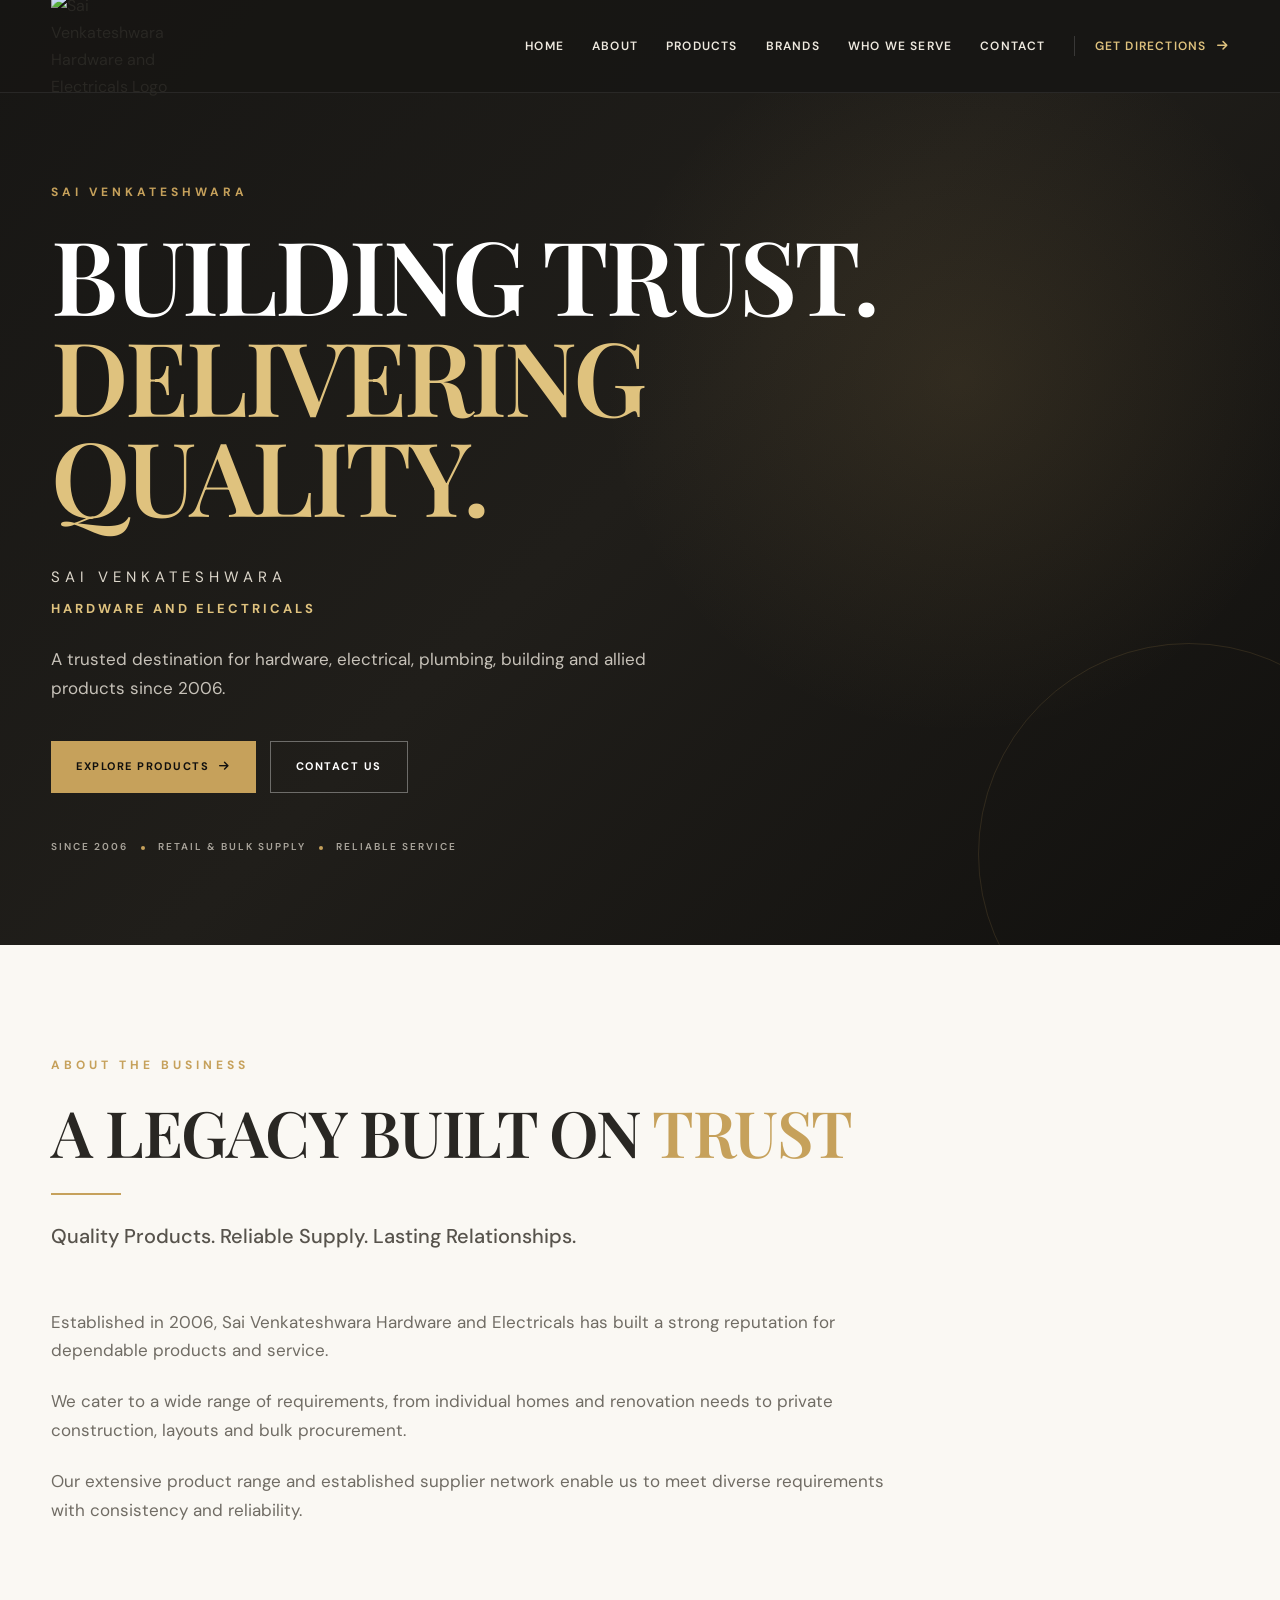
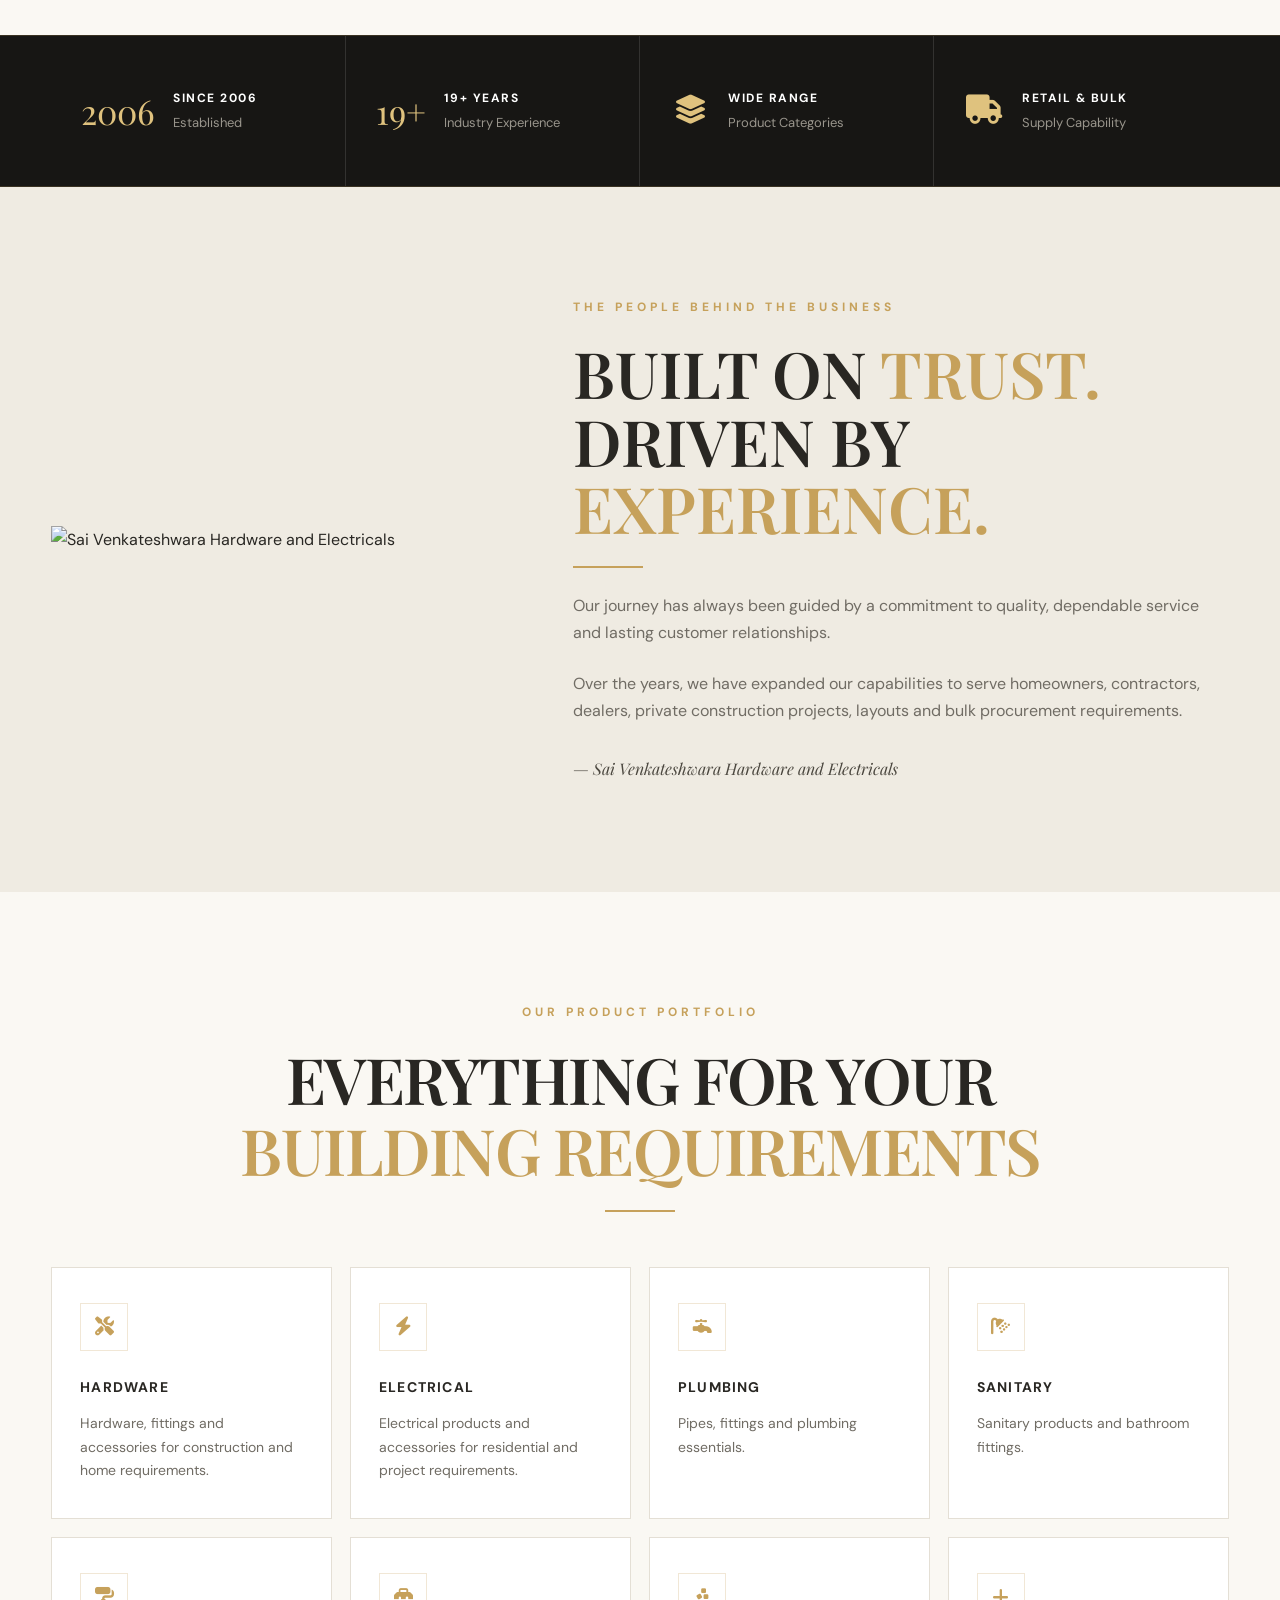
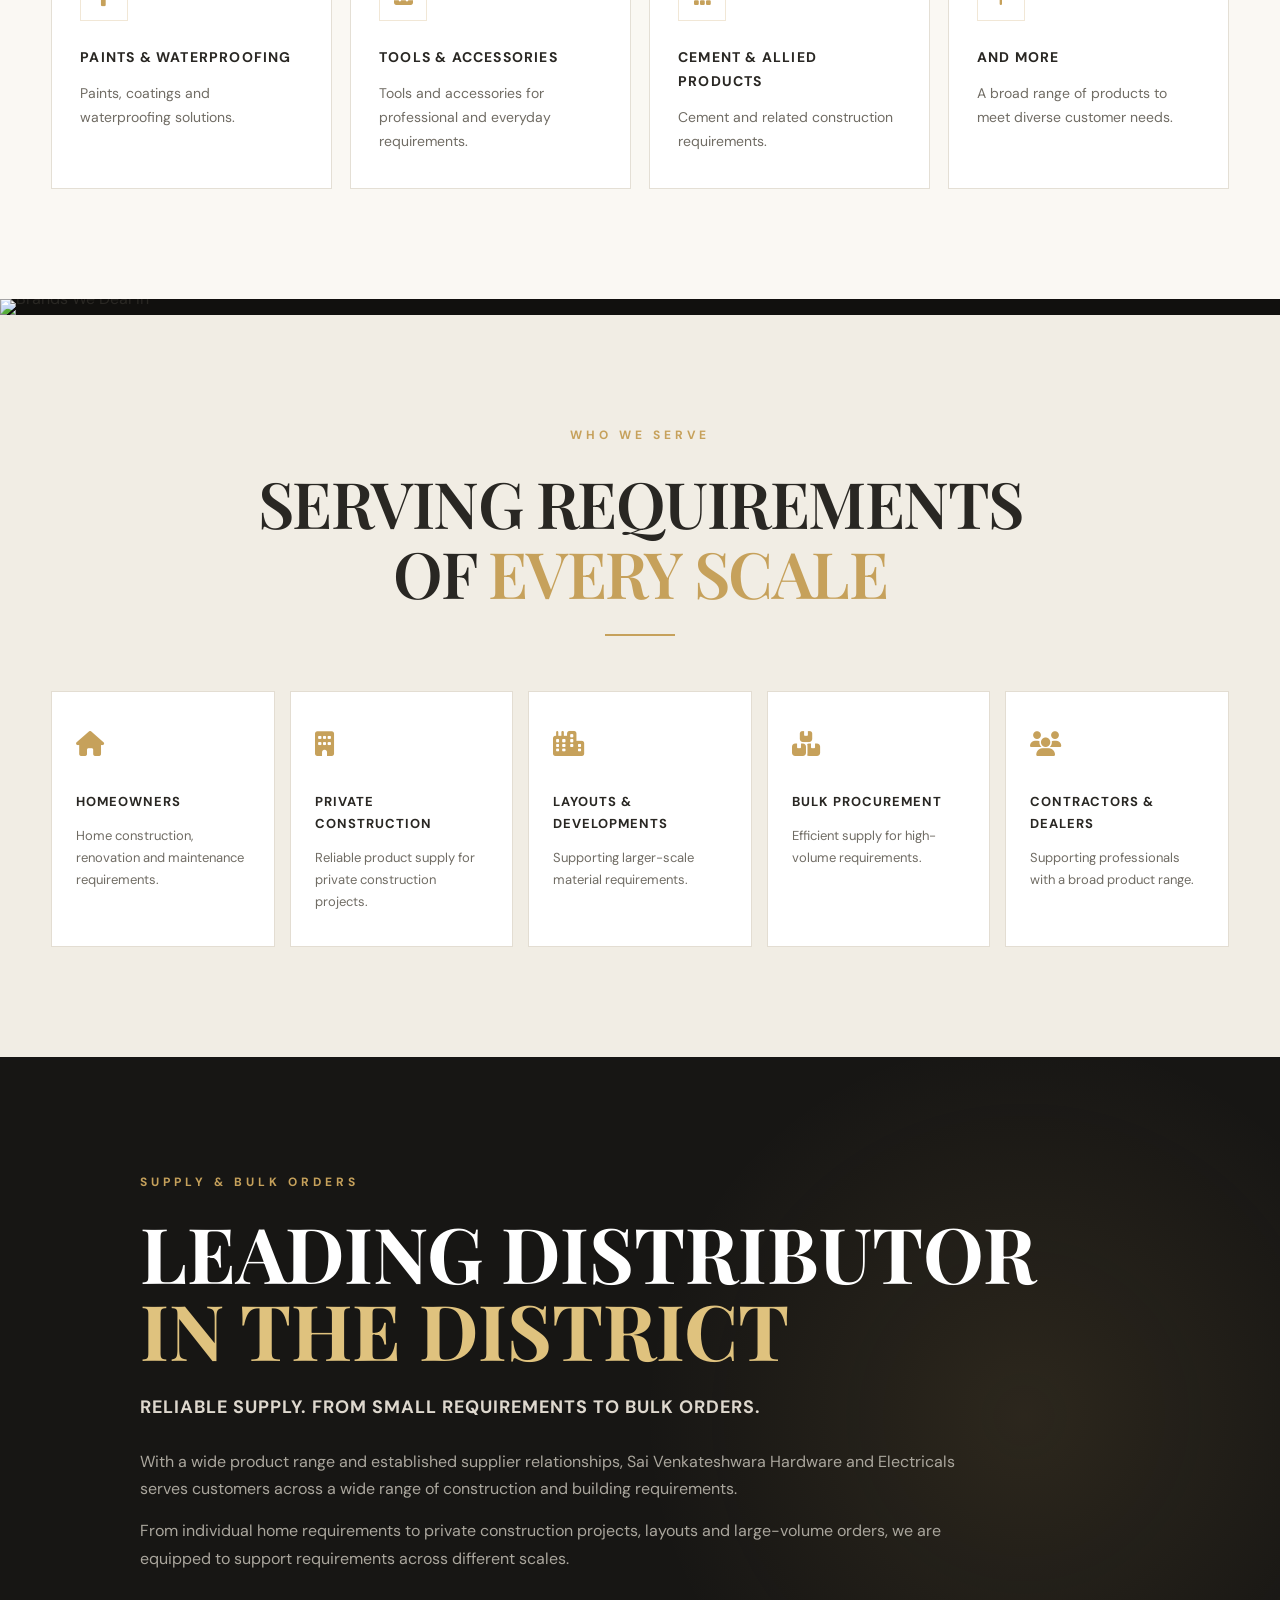
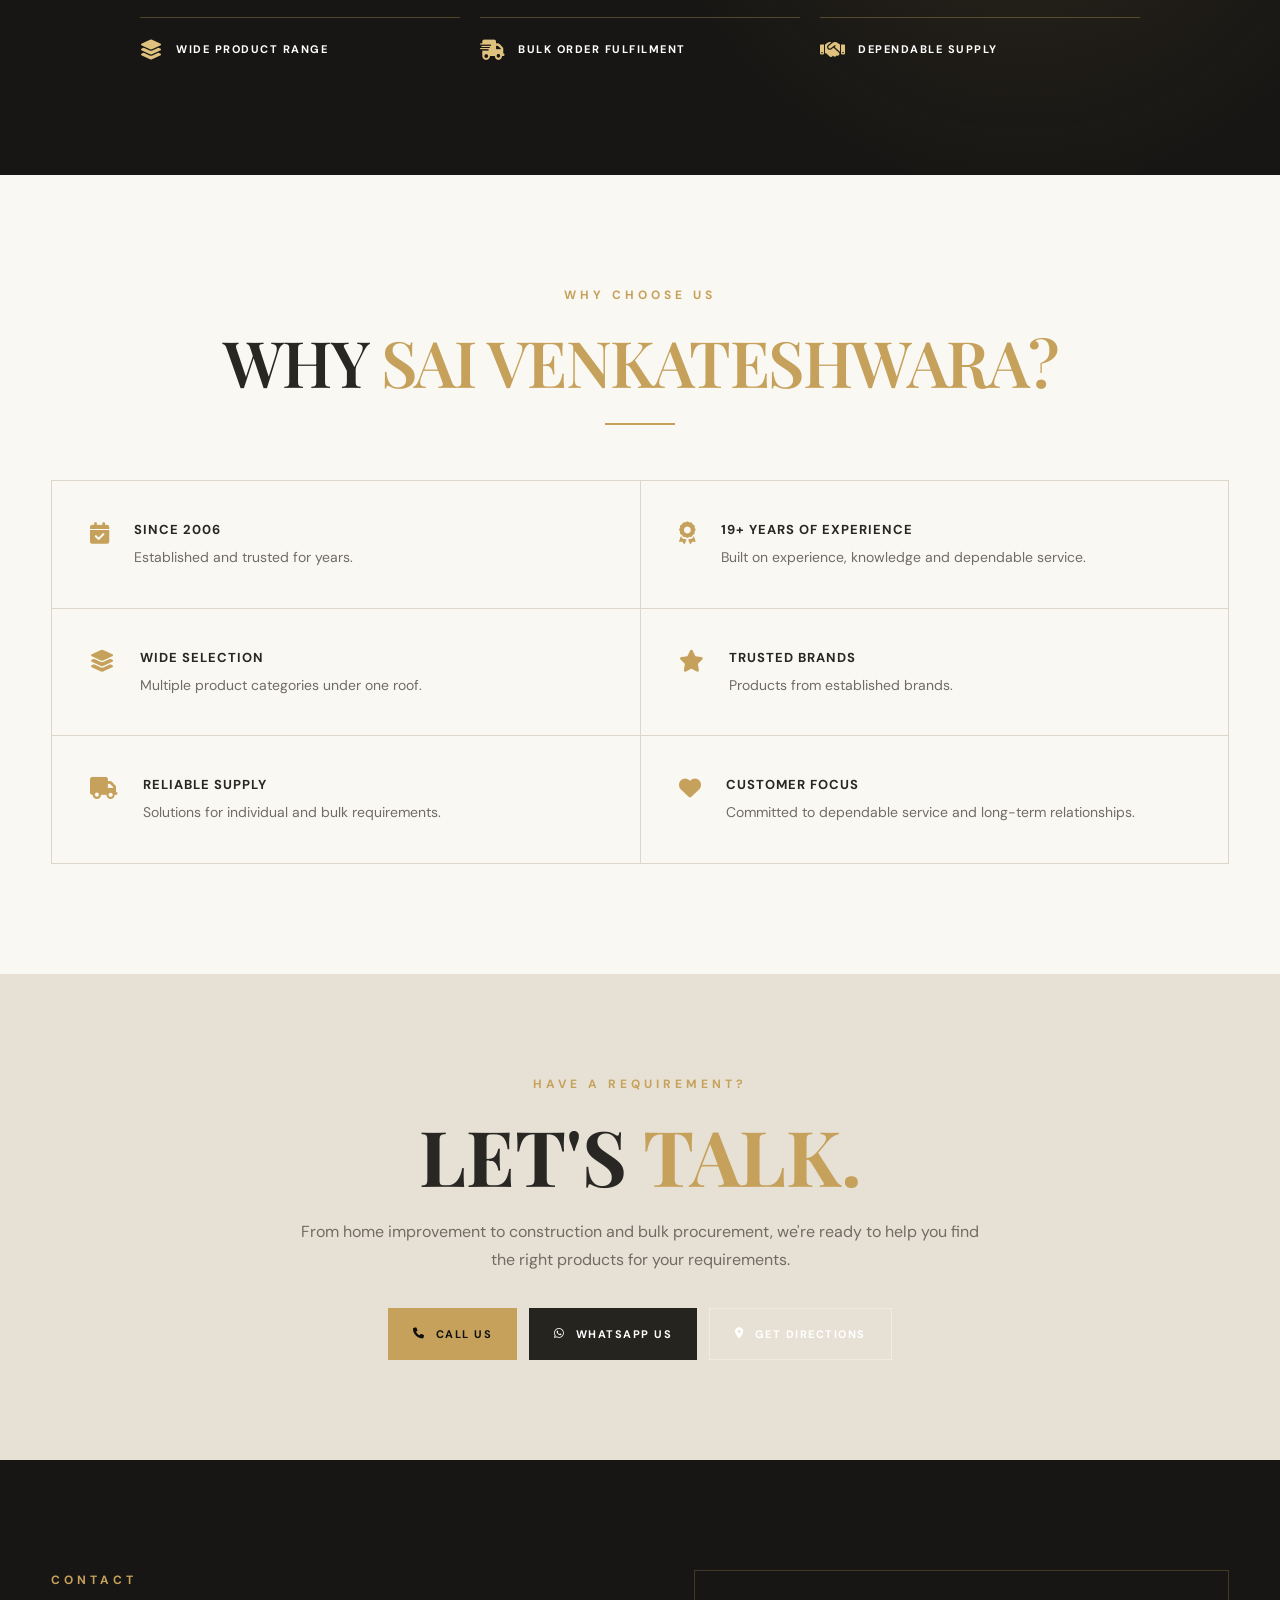
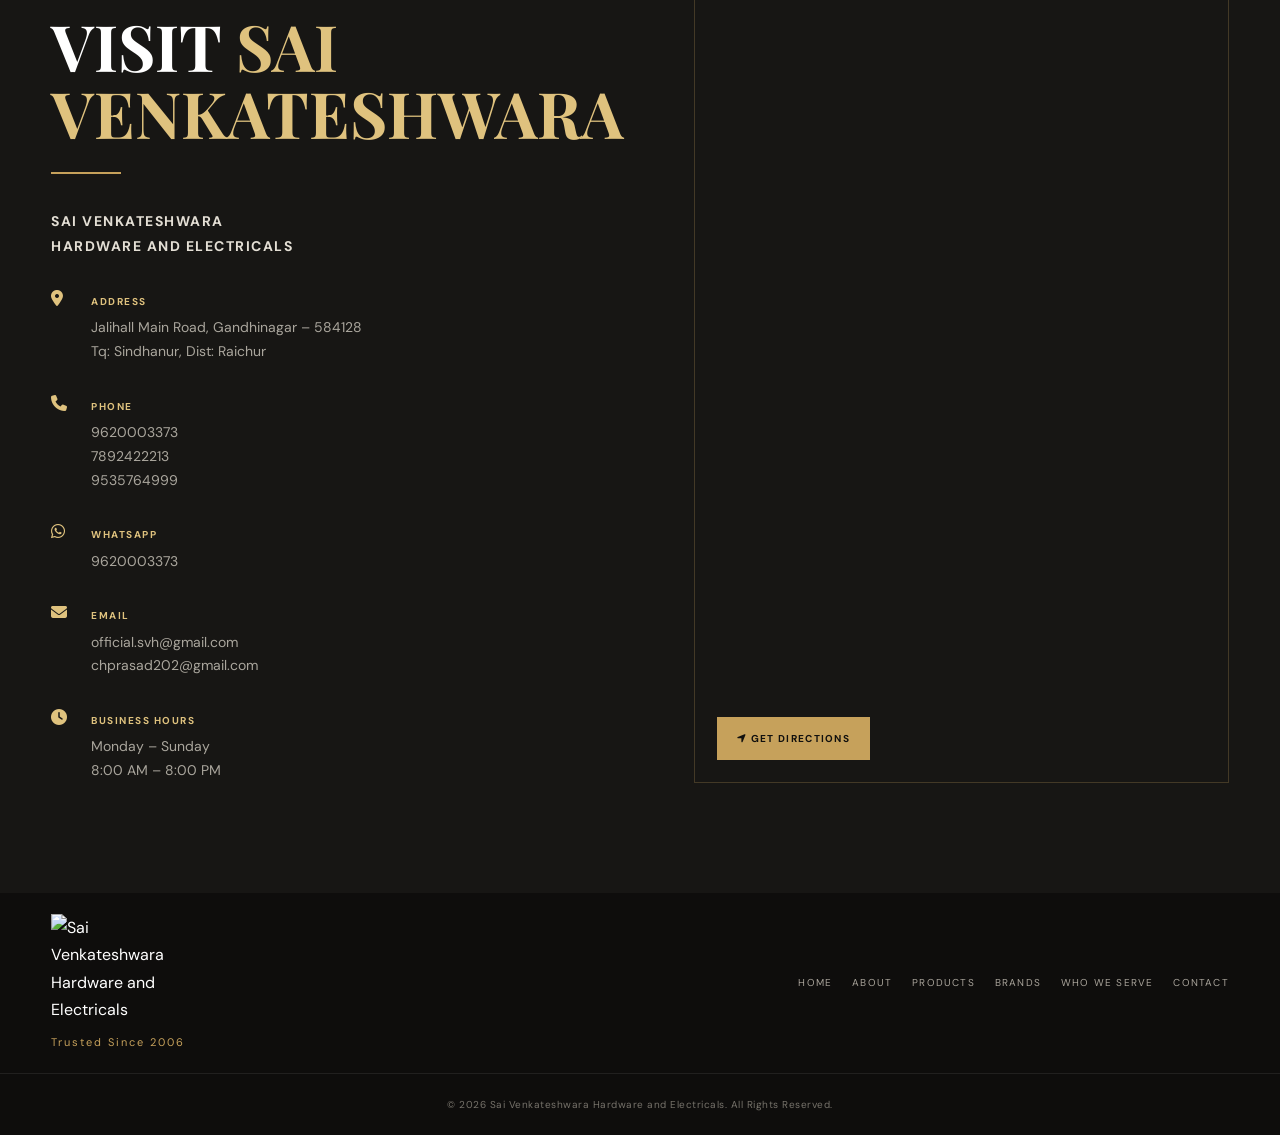
==== index.html @ 490bf573 "Add files via upload" ====
<!DOCTYPE html>
<html lang="en">
<head>
    <meta charset="UTF-8">
    <meta name="viewport" content="width=device-width, initial-scale=1.0">

    <title>Sai Venkateshwara Hardware and Electricals | Sindhanur</title>

    <meta name="description"
        content="Sai Venkateshwara Hardware and Electricals — trusted hardware, electrical, plumbing, sanitary, paints, tools, cement and allied products since 2006.">

    <!-- Google Fonts -->
    <link rel="preconnect" href="https://fonts.googleapis.com">
    <link rel="preconnect" href="https://fonts.gstatic.com" crossorigin>

    <link href="https://fonts.googleapis.com/css2?family=DM+Sans:wght@400;500;600;700&family=Playfair+Display:wght@500;600;700&display=swap"
        rel="stylesheet">

    <!-- Font Awesome -->
    <link rel="stylesheet"
        href="https://cdnjs.cloudflare.com/ajax/libs/font-awesome/6.5.2/css/all.min.css">

    <link rel="stylesheet" href="style.css">
</head>

<body>

    <!-- ================= HEADER ================= -->

    <header class="header" id="header">

        <div class="container nav-container">

            <a href="#home" class="logo-link">
                <img
                    src="Images/logo.png.png"
                    alt="Sai Venkateshwara Hardware and Electricals Logo"
                    class="site-logo">
            </a>

            <nav class="nav-menu" id="navMenu">

                <a href="#home">HOME</a>
                <a href="#about">ABOUT</a>
                <a href="#products">PRODUCTS</a>
                <a href="#brands">BRANDS</a>
                <a href="#serve">WHO WE SERVE</a>
                <a href="#contact">CONTACT</a>

                <a
                    href="https://www.google.com/maps/search/?api=1&query=Sai+Venkateshwara+Hardware+and+Electricals+Sindhanur+Raichur"
                    target="_blank"
                    class="nav-direction">
                    GET DIRECTIONS <i class="fa-solid fa-arrow-right"></i>
                </a>

            </nav>

            <button class="menu-toggle" id="menuToggle" aria-label="Open Menu">
                <i class="fa-solid fa-bars"></i>
            </button>

        </div>

    </header>


    <!-- ================= HERO ================= -->

    <main>

        <section class="hero" id="home">

            <div class="container hero-content">

                <div class="hero-text">

                    <p class="eyebrow">
                        SAI VENKATESHWARA
                    </p>

                    <h1>
                        BUILDING TRUST.
                        <br>
                        <span>DELIVERING QUALITY.</span>
                    </h1>

                    <div class="hero-business-name">
                        SAI VENKATESHWARA
                        <strong>HARDWARE AND ELECTRICALS</strong>
                    </div>

                    <p class="hero-description">
                        A trusted destination for hardware, electrical,
                        plumbing, building and allied products since 2006.
                    </p>

                    <div class="hero-buttons">

                        <a href="#products" class="btn btn-gold">
                            EXPLORE PRODUCTS
                            <i class="fa-solid fa-arrow-right"></i>
                        </a>

                        <a href="#contact" class="btn btn-outline">
                            CONTACT US
                        </a>

                    </div>

                    <div class="hero-meta">
                        <span>SINCE 2006</span>
                        <span>RETAIL &amp; BULK SUPPLY</span>
                        <span>RELIABLE SERVICE</span>
                    </div>

                </div>

            </div>

        </section>


        <!-- ================= ABOUT ================= -->

        <section class="about section" id="about">

            <div class="container">

                <div class="section-heading">

                    <p class="eyebrow">ABOUT THE BUSINESS</p>

                    <h2>
                        A LEGACY BUILT ON <span>TRUST</span>
                    </h2>

                    <div class="gold-line"></div>

                    <h3>
                        Quality Products. Reliable Supply.
                        Lasting Relationships.
                    </h3>

                </div>

                <div class="about-text">

                    <p>
                        Established in 2006, Sai Venkateshwara Hardware and
                        Electricals has built a strong reputation for dependable
                        products and service.
                    </p>

                    <p>
                        We cater to a wide range of requirements, from
                        individual homes and renovation needs to private
                        construction, layouts and bulk procurement.
                    </p>

                    <p>
                        Our extensive product range and established supplier
                        network enable us to meet diverse requirements with
                        consistency and reliability.
                    </p>

                </div>

            </div>

        </section>


        <!-- ================= OUR STRENGTH ================= -->

        <section class="strength">

            <div class="container strength-grid">

                <div class="strength-item">

                    <div class="strength-number">2006</div>

                    <div>
                        <h4>SINCE 2006</h4>
                        <p>Established</p>
                    </div>

                </div>

                <div class="strength-item">

                    <div class="strength-number">19+</div>

                    <div>
                        <h4>19+ YEARS</h4>
                        <p>Industry Experience</p>
                    </div>

                </div>

                <div class="strength-item">

                    <div class="strength-icon">
                        <i class="fa-solid fa-layer-group"></i>
                    </div>

                    <div>
                        <h4>WIDE RANGE</h4>
                        <p>Product Categories</p>
                    </div>

                </div>

                <div class="strength-item">

                    <div class="strength-icon">
                        <i class="fa-solid fa-truck"></i>
                    </div>

                    <div>
                        <h4>RETAIL &amp; BULK</h4>
                        <p>Supply Capability</p>
                    </div>

                </div>

            </div>

        </section>


        <!-- ================= PEOPLE ================= -->

        <section class="people section">

            <div class="container people-grid">

                <div class="people-image">

                    <img
                        src="Images/owner.png"
                        alt="Sai Venkateshwara Hardware and Electricals">

                </div>

                <div class="people-content">

                    <p class="eyebrow">THE PEOPLE BEHIND THE BUSINESS</p>

                    <h2>
                        BUILT ON <span>TRUST.</span>
                        <br>
                        DRIVEN BY <span>EXPERIENCE.</span>
                    </h2>

                    <div class="gold-line"></div>

                    <p>
                        Our journey has always been guided by a commitment
                        to quality, dependable service and lasting customer
                        relationships.
                    </p>

                    <p>
                        Over the years, we have expanded our capabilities
                        to serve homeowners, contractors, dealers, private
                        construction projects, layouts and bulk procurement
                        requirements.
                    </p>

                    <p class="signature">
                        — Sai Venkateshwara Hardware and Electricals
                    </p>

                </div>

            </div>

        </section>


        <!-- ================= PRODUCTS ================= -->

        <section class="products section" id="products">

            <div class="container">

                <div class="section-heading center">

                    <p class="eyebrow">OUR PRODUCT PORTFOLIO</p>

                    <h2>
                        EVERYTHING FOR YOUR
                        <span>BUILDING REQUIREMENTS</span>
                    </h2>

                    <div class="gold-line"></div>

                </div>

                <div class="product-grid">

                    <div class="product-card">

                        <div class="product-icon">
                            <i class="fa-solid fa-screwdriver-wrench"></i>
                        </div>

                        <h3>HARDWARE</h3>

                        <p>
                            Hardware, fittings and accessories for
                            construction and home requirements.
                        </p>

                    </div>


                    <div class="product-card">

                        <div class="product-icon">
                            <i class="fa-solid fa-bolt"></i>
                        </div>

                        <h3>ELECTRICAL</h3>

                        <p>
                            Electrical products and accessories for
                            residential and project requirements.
                        </p>

                    </div>


                    <div class="product-card">

                        <div class="product-icon">
                            <i class="fa-solid fa-faucet"></i>
                        </div>

                        <h3>PLUMBING</h3>

                        <p>
                            Pipes, fittings and plumbing essentials.
                        </p>

                    </div>


                    <div class="product-card">

                        <div class="product-icon">
                            <i class="fa-solid fa-shower"></i>
                        </div>

                        <h3>SANITARY</h3>

                        <p>
                            Sanitary products and bathroom fittings.
                        </p>

                    </div>


                    <div class="product-card">

                        <div class="product-icon">
                            <i class="fa-solid fa-paint-roller"></i>
                        </div>

                        <h3>PAINTS &amp; WATERPROOFING</h3>

                        <p>
                            Paints, coatings and waterproofing solutions.
                        </p>

                    </div>


                    <div class="product-card">

                        <div class="product-icon">
                            <i class="fa-solid fa-toolbox"></i>
                        </div>

                        <h3>TOOLS &amp; ACCESSORIES</h3>

                        <p>
                            Tools and accessories for professional and
                            everyday requirements.
                        </p>

                    </div>


                    <div class="product-card">

                        <div class="product-icon">
                            <i class="fa-solid fa-cubes-stacked"></i>
                        </div>

                        <h3>CEMENT &amp; ALLIED PRODUCTS</h3>

                        <p>
                            Cement and related construction requirements.
                        </p>

                    </div>


                    <div class="product-card">

                        <div class="product-icon">
                            <i class="fa-solid fa-plus"></i>
                        </div>

                        <h3>AND MORE</h3>

                        <p>
                            A broad range of products to meet diverse
                            customer needs.
                        </p>

                    </div>

                </div>

            </div>

        </section>


        <!-- ================= BRANDS ================= -->

        <section class="brands-section" id="brands">

            <div class="brands-image">

                <img
                    src="Images/brands.png"
                    alt="Brands We Deal In">

            </div>

        </section>


        <!-- ================= WHO WE SERVE ================= -->

        <section class="serve section" id="serve">

            <div class="container">

                <div class="section-heading center">

                    <p class="eyebrow">WHO WE SERVE</p>

                    <h2>
                        SERVING REQUIREMENTS OF
                        <span>EVERY SCALE</span>
                    </h2>

                    <div class="gold-line"></div>

                </div>

                <div class="serve-grid">

                    <div class="serve-card">

                        <div class="serve-icon">
                            <i class="fa-solid fa-house"></i>
                        </div>

                        <h3>HOMEOWNERS</h3>

                        <p>
                            Home construction, renovation and maintenance
                            requirements.
                        </p>

                    </div>


                    <div class="serve-card">

                        <div class="serve-icon">
                            <i class="fa-solid fa-building"></i>
                        </div>

                        <h3>PRIVATE CONSTRUCTION</h3>

                        <p>
                            Reliable product supply for private
                            construction projects.
                        </p>

                    </div>


                    <div class="serve-card">

                        <div class="serve-icon">
                            <i class="fa-solid fa-city"></i>
                        </div>

                        <h3>LAYOUTS &amp; DEVELOPMENTS</h3>

                        <p>
                            Supporting larger-scale material requirements.
                        </p>

                    </div>


                    <div class="serve-card">

                        <div class="serve-icon">
                            <i class="fa-solid fa-boxes-stacked"></i>
                        </div>

                        <h3>BULK PROCUREMENT</h3>

                        <p>
                            Efficient supply for high-volume requirements.
                        </p>

                    </div>


                    <div class="serve-card">

                        <div class="serve-icon">
                            <i class="fa-solid fa-users"></i>
                        </div>

                        <h3>CONTRACTORS &amp; DEALERS</h3>

                        <p>
                            Supporting professionals with a broad
                            product range.
                        </p>

                    </div>

                </div>

            </div>

        </section>


        <!-- ================= BULK SUPPLY ================= -->

        <section class="bulk">

            <div class="container bulk-content">

                <p class="eyebrow">
                    SUPPLY &amp; BULK ORDERS
                </p>

                <h2>
                    LEADING DISTRIBUTOR
                    <span>IN THE DISTRICT</span>
                </h2>

                <h3>
                    RELIABLE SUPPLY. FROM SMALL REQUIREMENTS
                    TO BULK ORDERS.
                </h3>

                <p>
                    With a wide product range and established supplier
                    relationships, Sai Venkateshwara Hardware and Electricals
                    serves customers across a wide range of construction and
                    building requirements.
                </p>

                <p>
                    From individual home requirements to private construction
                    projects, layouts and large-volume orders, we are equipped
                    to support requirements across different scales.
                </p>

                <div class="bulk-highlights">

                    <div>
                        <i class="fa-solid fa-layer-group"></i>
                        <span>WIDE PRODUCT RANGE</span>
                    </div>

                    <div>
                        <i class="fa-solid fa-truck-fast"></i>
                        <span>BULK ORDER FULFILMENT</span>
                    </div>

                    <div>
                        <i class="fa-solid fa-handshake"></i>
                        <span>DEPENDABLE SUPPLY</span>
                    </div>

                </div>

            </div>

        </section>


        <!-- ================= WHY CHOOSE US ================= -->

        <section class="why section">

            <div class="container">

                <div class="section-heading center">

                    <p class="eyebrow">WHY CHOOSE US</p>

                    <h2>
                        WHY <span>SAI VENKATESHWARA?</span>
                    </h2>

                    <div class="gold-line"></div>

                </div>

                <div class="why-grid">

                    <div class="why-item">

                        <i class="fa-solid fa-calendar-check"></i>

                        <div>
                            <h3>SINCE 2006</h3>
                            <p>
                                Established and trusted for years.
                            </p>
                        </div>

                    </div>


                    <div class="why-item">

                        <i class="fa-solid fa-award"></i>

                        <div>
                            <h3>19+ YEARS OF EXPERIENCE</h3>
                            <p>
                                Built on experience, knowledge and
                                dependable service.
                            </p>
                        </div>

                    </div>


                    <div class="why-item">

                        <i class="fa-solid fa-layer-group"></i>

                        <div>
                            <h3>WIDE SELECTION</h3>
                            <p>
                                Multiple product categories under one roof.
                            </p>
                        </div>

                    </div>


                    <div class="why-item">

                        <i class="fa-solid fa-star"></i>

                        <div>
                            <h3>TRUSTED BRANDS</h3>
                            <p>
                                Products from established brands.
                            </p>
                        </div>

                    </div>


                    <div class="why-item">

                        <i class="fa-solid fa-truck"></i>

                        <div>
                            <h3>RELIABLE SUPPLY</h3>
                            <p>
                                Solutions for individual and bulk
                                requirements.
                            </p>
                        </div>

                    </div>


                    <div class="why-item">

                        <i class="fa-solid fa-heart"></i>

                        <div>
                            <h3>CUSTOMER FOCUS</h3>
                            <p>
                                Committed to dependable service and
                                long-term relationships.
                            </p>
                        </div>

                    </div>

                </div>

            </div>

        </section>


        <!-- ================= FINAL CTA ================= -->

        <section class="cta">

            <div class="container cta-content">

                <p class="eyebrow">HAVE A REQUIREMENT?</p>

                <h2>
                    LET'S <span>TALK.</span>
                </h2>

                <p>
                    From home improvement to construction and bulk
                    procurement, we're ready to help you find the right
                    products for your requirements.
                </p>

                <div class="cta-buttons">

                    <a
                        href="tel:+919620003373"
                        class="btn btn-gold">
                        <i class="fa-solid fa-phone"></i>
                        CALL US
                    </a>

                    <a
                        href="https://wa.me/919620003373"
                        target="_blank"
                        class="btn btn-whatsapp">
                        <i class="fa-brands fa-whatsapp"></i>
                        WHATSAPP US
                    </a>

                    <a
                        href="https://www.google.com/maps/search/?api=1&query=Sai+Venkateshwara+Hardware+and+Electricals+Sindhanur+Raichur"
                        target="_blank"
                        class="btn btn-outline">
                        <i class="fa-solid fa-location-dot"></i>
                        GET DIRECTIONS
                    </a>

                </div>

            </div>

        </section>


        <!-- ================= CONTACT ================= -->

        <section class="contact section" id="contact">

            <div class="container contact-grid">

                <div class="contact-info">

                    <p class="eyebrow">CONTACT</p>

                    <h2>
                        VISIT
                        <span>SAI VENKATESHWARA</span>
                    </h2>

                    <div class="gold-line"></div>

                    <h3>
                        SAI VENKATESHWARA
                        <br>
                        HARDWARE AND ELECTRICALS
                    </h3>

                    <div class="contact-item">

                        <i class="fa-solid fa-location-dot"></i>

                        <div>
                            <strong>ADDRESS</strong>

                            <p>
                                Jalihall Main Road, Gandhinagar – 584128
                                <br>
                                Tq: Sindhanur, Dist: Raichur
                            </p>
                        </div>

                    </div>


                    <div class="contact-item">

                        <i class="fa-solid fa-phone"></i>

                        <div>
                            <strong>PHONE</strong>

                            <p>
                                <a href="tel:+919620003373">
                                    9620003373
                                </a>
                                <br>

                                <a href="tel:+917892422213">
                                    7892422213
                                </a>
                                <br>

                                <a href="tel:+919535764999">
                                    9535764999
                                </a>
                            </p>

                        </div>

                    </div>


                    <div class="contact-item">

                        <i class="fa-brands fa-whatsapp"></i>

                        <div>
                            <strong>WHATSAPP</strong>

                            <p>
                                <a href="https://wa.me/919620003373"
                                    target="_blank">
                                    9620003373
                                </a>
                            </p>
                        </div>

                    </div>


                    <div class="contact-item">

                        <i class="fa-solid fa-envelope"></i>

                        <div>
                            <strong>EMAIL</strong>

                            <p>
                                <a href="mailto:official.svh@gmail.com">
                                    official.svh@gmail.com
                                </a>
                                <br>

                                <a href="mailto:chprasad202@gmail.com">
                                    chprasad202@gmail.com
                                </a>
                            </p>
                        </div>

                    </div>


                    <div class="contact-item">

                        <i class="fa-solid fa-clock"></i>

                        <div>
                            <strong>BUSINESS HOURS</strong>

                            <p>
                                Monday – Sunday
                                <br>
                                8:00 AM – 8:00 PM
                            </p>
                        </div>

                    </div>

                </div>


                <div class="map-box">

                    <iframe
                        src="https://www.google.com/maps?q=Sai+Venkateshwara+Hardware+and+Electricals+Sindhanur+Raichur&output=embed"
                        loading="lazy"
                        allowfullscreen>
                    </iframe>

                    <a
                        href="https://www.google.com/maps/search/?api=1&query=Sai+Venkateshwara+Hardware+and+Electricals+Sindhanur+Raichur"
                        target="_blank"
                        class="map-button">

                        <i class="fa-solid fa-location-arrow"></i>
                        GET DIRECTIONS

                    </a>

                </div>

            </div>

        </section>

    </main>


    <!-- ================= FOOTER ================= -->

    <footer class="footer">

        <div class="container footer-content">

            <div class="footer-brand">

                <img
                    src="Images/logo.png.png"
                    alt="Sai Venkateshwara Hardware and Electricals">

                <p>
                    Trusted Since 2006
                </p>

            </div>


            <div class="footer-links">

                <a href="#home">HOME</a>
                <a href="#about">ABOUT</a>
                <a href="#products">PRODUCTS</a>
                <a href="#brands">BRANDS</a>
                <a href="#serve">WHO WE SERVE</a>
                <a href="#contact">CONTACT</a>

            </div>

        </div>


        <div class="footer-bottom">

            <p>
                © 2026 Sai Venkateshwara Hardware and Electricals.
                All Rights Reserved.
            </p>

        </div>

    </footer>


    <script src="script.js"></script>

</body>
</html>
---- style.css ----
/* =====================================================
   SAI VENKATESHWARA HARDWARE AND ELECTRICALS
   PREMIUM BUSINESS WEBSITE
===================================================== */

:root {
    --charcoal: #171614;
    --dark: #11100e;
    --cream: #f5f1e8;
    --cream-light: #faf8f3;
    --gold: #c6a15b;
    --gold-light: #dfc27e;
    --text: #292723;
    --muted: #706c64;
    --border: rgba(198, 161, 91, 0.25);
    --white: #ffffff;

    --font-body: "DM Sans", sans-serif;
    --font-display: "Playfair Display", serif;

    --container: 1180px;
}


/* ================= RESET ================= */

* {
    margin: 0;
    padding: 0;
    box-sizing: border-box;
}

html {
    scroll-behavior: smooth;
}

body {
    font-family: var(--font-body);
    color: var(--text);
    background: var(--cream-light);
    line-height: 1.7;
}

img {
    max-width: 100%;
}

a {
    color: inherit;
    text-decoration: none;
}

button {
    font-family: inherit;
}

.container {
    width: min(92%, var(--container));
    margin: 0 auto;
}


/* ================= HEADER ================= */

.header {
    position: fixed;
    top: 0;
    left: 0;
    width: 100%;
    z-index: 1000;
    background: rgba(23, 22, 20, 0.96);
    border-bottom: 1px solid rgba(255, 255, 255, 0.08);
    transition: 0.3s ease;
}

.header.scrolled {
    background: rgba(17, 16, 14, 0.98);
    box-shadow: 0 8px 30px rgba(0, 0, 0, 0.2);
}

.nav-container {
    height: 92px;
    display: flex;
    align-items: center;
    justify-content: space-between;
}

.logo-link {
    display: flex;
    align-items: center;
    width: 145px;
}

.site-logo {
    width: 100%;
    height: auto;
    display: block;
}

.nav-menu {
    display: flex;
    align-items: center;
    gap: 28px;
}

.nav-menu > a {
    color: #eee9df;
    font-size: 12px;
    font-weight: 600;
    letter-spacing: 1.2px;
    transition: 0.3s ease;
}

.nav-menu > a:hover {
    color: var(--gold-light);
}

.nav-direction {
    padding-left: 20px;
    border-left: 1px solid rgba(255,255,255,0.15);
    color: var(--gold-light) !important;
}

.nav-direction i {
    margin-left: 6px;
}

.menu-toggle {
    display: none;
    border: 0;
    background: transparent;
    color: white;
    font-size: 24px;
    cursor: pointer;
}


/* ================= HERO ================= */

.hero {
    min-height: 100vh;
    background:
        radial-gradient(
            circle at 75% 40%,
            rgba(198,161,91,0.12),
            transparent 32%
        ),
        linear-gradient(
            135deg,
            #171614 0%,
            #201e1a 50%,
            #11100e 100%
        );

    color: white;
    display: flex;
    align-items: center;
    padding-top: 92px;
    position: relative;
    overflow: hidden;
}

.hero::after {
    content: "";
    position: absolute;
    width: 420px;
    height: 420px;
    border: 1px solid rgba(198,161,91,0.15);
    border-radius: 50%;
    right: -120px;
    bottom: -120px;
}

.hero-content {
    position: relative;
    z-index: 2;
}

.hero-text {
    max-width: 880px;
    padding: 90px 0;
}

.eyebrow {
    color: var(--gold);
    font-size: 12px;
    font-weight: 700;
    letter-spacing: 4px;
    text-transform: uppercase;
    margin-bottom: 22px;
}

.hero h1 {
    font-family: var(--font-display);
    font-size: clamp(54px, 8vw, 105px);
    line-height: 0.98;
    font-weight: 600;
    letter-spacing: -3px;
}

.hero h1 span {
    color: var(--gold-light);
}

.hero-business-name {
    margin-top: 40px;
    font-size: 15px;
    letter-spacing: 5px;
    color: #ddd7cb;
}

.hero-business-name strong {
    display: block;
    margin-top: 7px;
    font-size: 13px;
    letter-spacing: 3px;
    color: var(--gold-light);
}

.hero-description {
    max-width: 650px;
    margin-top: 25px;
    color: #c7c2b9;
    font-size: 17px;
}

.hero-buttons {
    display: flex;
    gap: 14px;
    margin-top: 38px;
}

.btn {
    display: inline-flex;
    align-items: center;
    justify-content: center;
    gap: 10px;
    padding: 15px 25px;
    min-height: 52px;
    font-size: 11px;
    font-weight: 700;
    letter-spacing: 1.5px;
    transition: 0.3s ease;
}

.btn-gold {
    background: var(--gold);
    color: var(--dark);
}

.btn-gold:hover {
    background: var(--gold-light);
    transform: translateY(-2px);
}

.btn-outline {
    border: 1px solid rgba(255,255,255,0.35);
    color: white;
}

.btn-outline:hover {
    border-color: var(--gold);
    color: var(--gold-light);
}

.hero-meta {
    display: flex;
    flex-wrap: wrap;
    gap: 30px;
    margin-top: 45px;
    color: #aaa59c;
    font-size: 10px;
    font-weight: 600;
    letter-spacing: 2px;
}

.hero-meta span {
    position: relative;
}

.hero-meta span:not(:last-child)::after {
    content: "";
    width: 4px;
    height: 4px;
    border-radius: 50%;
    background: var(--gold);
    position: absolute;
    right: -17px;
    top: 50%;
}


/* ================= GENERAL SECTIONS ================= */

.section {
    padding: 110px 0;
}

.section-heading {
    max-width: 850px;
    margin-bottom: 55px;
}

.section-heading.center {
    text-align: center;
    margin-left: auto;
    margin-right: auto;
}

.section-heading h2 {
    font-family: var(--font-display);
    font-size: clamp(38px, 5vw, 65px);
    line-height: 1.1;
    font-weight: 600;
    letter-spacing: -1.5px;
}

.section-heading h2 span {
    color: var(--gold);
}

.section-heading h3 {
    margin-top: 24px;
    font-size: 20px;
    font-weight: 500;
    color: #57534c;
}

.gold-line {
    width: 70px;
    height: 2px;
    background: var(--gold);
    margin-top: 25px;
}

.center .gold-line {
    margin-left: auto;
    margin-right: auto;
}


/* ================= ABOUT ================= */

.about {
    background: var(--cream-light);
}

.about-text {
    max-width: 850px;
    display: grid;
    gap: 22px;
    color: var(--muted);
    font-size: 17px;
}

.about-text p {
    margin: 0;
}


/* ================= STRENGTH ================= */

.strength {
    background: var(--charcoal);
    color: white;
    border-top: 1px solid rgba(198,161,91,0.2);
    border-bottom: 1px solid rgba(198,161,91,0.2);
}

.strength-grid {
    display: grid;
    grid-template-columns: repeat(4, 1fr);
}

.strength-item {
    min-height: 150px;
    padding: 35px 30px;
    display: flex;
    align-items: center;
    gap: 18px;
    border-right: 1px solid rgba(255,255,255,0.12);
}

.strength-item:last-child {
    border-right: 0;
}

.strength-number {
    font-family: var(--font-display);
    color: var(--gold-light);
    font-size: 34px;
    line-height: 1;
}

.strength-icon {
    color: var(--gold-light);
    font-size: 29px;
    width: 40px;
    text-align: center;
}

.strength-item h4 {
    font-size: 12px;
    letter-spacing: 1.5px;
}

.strength-item p {
    color: #99958c;
    font-size: 13px;
    margin-top: 3px;
}


/* ================= PEOPLE ================= */

.people {
    background: #efebe2;
}

.people-grid {
    display: grid;
    grid-template-columns: 0.8fr 1.2fr;
    gap: 85px;
    align-items: center;
}

.people-image {
    max-width: 440px;
}

.people-image img {
    width: 100%;
    display: block;
    filter: grayscale(8%);
}

.people-content h2 {
    font-family: var(--font-display);
    font-size: clamp(40px, 5vw, 65px);
    line-height: 1.05;
    font-weight: 600;
}

.people-content h2 span {
    color: var(--gold);
}

.people-content > p:not(.eyebrow):not(.signature) {
    color: var(--muted);
    font-size: 16px;
    margin-top: 24px;
    max-width: 650px;
}

.signature {
    margin-top: 30px;
    font-family: var(--font-display);
    font-style: italic;
    color: #4c4840;
}


/* ================= PRODUCTS ================= */

.products {
    background: var(--cream-light);
}

.product-grid {
    display: grid;
    grid-template-columns: repeat(4, 1fr);
    gap: 18px;
}

.product-card {
    padding: 35px 28px;
    min-height: 245px;
    background: white;
    border: 1px solid #e4dfd5;
    transition: 0.3s ease;
}

.product-card:hover {
    transform: translateY(-5px);
    border-color: var(--gold);
    box-shadow: 0 18px 40px rgba(30,28,24,0.08);
}

.product-icon {
    width: 48px;
    height: 48px;
    display: flex;
    align-items: center;
    justify-content: center;
    border: 1px solid var(--border);
    color: var(--gold);
    margin-bottom: 25px;
    font-size: 19px;
}

.product-card h3 {
    font-size: 14px;
    letter-spacing: 1.2px;
    margin-bottom: 12px;
}

.product-card p {
    color: var(--muted);
    font-size: 14px;
    line-height: 1.7;
}


/* ================= BRANDS ================= */

.brands-section {
    width: 100%;
    padding: 0;
    margin: 0;
    background: #11100e;
    overflow: hidden;
}

.brands-image {
    width: 100%;
    line-height: 0;
}

.brands-image img {
    display: block;
    width: 100%;
    height: auto;
    object-fit: cover;
}


/* ================= WHO WE SERVE ================= */

.serve {
    background: #f1ede4;
}

.serve-grid {
    display: grid;
    grid-template-columns: repeat(5, 1fr);
    gap: 15px;
}

.serve-card {
    background: white;
    padding: 32px 24px;
    min-height: 245px;
    border: 1px solid #e3ddd2;
    transition: 0.3s ease;
}

.serve-card:hover {
    transform: translateY(-4px);
    border-color: var(--gold);
}

.serve-icon {
    color: var(--gold);
    font-size: 25px;
    margin-bottom: 25px;
}

.serve-card h3 {
    font-size: 13px;
    letter-spacing: 1px;
    margin-bottom: 12px;
}

.serve-card p {
    color: var(--muted);
    font-size: 13px;
}


/* ================= BULK ================= */

.bulk {
    background:
        radial-gradient(
            circle at 80% 50%,
            rgba(198,161,91,0.12),
            transparent 35%
        ),
        var(--charcoal);

    color: white;
    padding: 115px 0;
}

.bulk-content {
    max-width: 1000px;
}

.bulk h2 {
    font-family: var(--font-display);
    font-size: clamp(45px, 6vw, 80px);
    line-height: 1;
    margin-bottom: 25px;
}

.bulk h2 span {
    color: var(--gold-light);
    display: block;
}

.bulk h3 {
    color: #ded8ce;
    font-size: 18px;
    letter-spacing: 1px;
    margin-bottom: 25px;
}

.bulk p:not(.eyebrow) {
    color: #aaa69d;
    max-width: 850px;
    font-size: 16px;
    margin-bottom: 15px;
}

.bulk-highlights {
    display: grid;
    grid-template-columns: repeat(3, 1fr);
    gap: 20px;
    margin-top: 45px;
}

.bulk-highlights div {
    border-top: 1px solid rgba(198,161,91,0.35);
    padding-top: 22px;
    display: flex;
    align-items: center;
    gap: 13px;
}

.bulk-highlights i {
    color: var(--gold-light);
    font-size: 20px;
}

.bulk-highlights span {
    font-size: 11px;
    letter-spacing: 1.5px;
    font-weight: 700;
}


/* ================= WHY ================= */

.why {
    background: var(--cream-light);
}

.why-grid {
    display: grid;
    grid-template-columns: repeat(2, 1fr);
    gap: 1px;
    background: #ddd7cb;
    border: 1px solid #ddd7cb;
}

.why-item {
    background: var(--cream-light);
    padding: 38px;
    display: flex;
    align-items: flex-start;
    gap: 25px;
}

.why-item > i {
    color: var(--gold);
    font-size: 22px;
    margin-top: 3px;
}

.why-item h3 {
    font-size: 13px;
    letter-spacing: 1px;
}

.why-item p {
    color: var(--muted);
    font-size: 14px;
    margin-top: 5px;
}


/* ================= CTA ================= */

.cta {
    background: #e7e1d5;
    padding: 100px 0;
    text-align: center;
}

.cta-content {
    max-width: 850px;
}

.cta h2 {
    font-family: var(--font-display);
    font-size: clamp(48px, 6vw, 78px);
    line-height: 1;
}

.cta h2 span {
    color: var(--gold);
}

.cta p:not(.eyebrow) {
    color: var(--muted);
    margin: 25px auto 0;
    max-width: 680px;
}

.cta-buttons {
    display: flex;
    justify-content: center;
    flex-wrap: wrap;
    gap: 12px;
    margin-top: 35px;
}

.btn-whatsapp {
    background: #25241f;
    color: white;
}

.btn-whatsapp:hover {
    background: #171614;
}


/* ================= CONTACT ================= */

.contact {
    background: var(--charcoal);
    color: white;
}

.contact-grid {
    display: grid;
    grid-template-columns: 0.9fr 1.1fr;
    gap: 70px;
    align-items: stretch;
}

.contact-info h2 {
    font-family: var(--font-display);
    font-size: clamp(42px, 5vw, 65px);
    line-height: 1.05;
}

.contact-info h2 span {
    color: var(--gold-light);
}

.contact-info h3 {
    margin-top: 35px;
    font-size: 14px;
    line-height: 1.8;
    letter-spacing: 1.5px;
    color: #e4dfd5;
}

.contact-item {
    display: flex;
    gap: 18px;
    margin-top: 27px;
}

.contact-item > i {
    color: var(--gold-light);
    width: 22px;
    margin-top: 4px;
}

.contact-item strong {
    font-size: 10px;
    letter-spacing: 1.5px;
    color: var(--gold-light);
}

.contact-item p {
    color: #aaa69d;
    font-size: 14px;
    margin-top: 3px;
}

.contact-item a:hover {
    color: var(--gold-light);
}

.map-box {
    min-height: 560px;
    position: relative;
    border: 1px solid rgba(198,161,91,0.25);
}

.map-box iframe {
    width: 100%;
    height: 100%;
    min-height: 560px;
    border: 0;
    filter: grayscale(0.85);
}

.map-button {
    position: absolute;
    bottom: 22px;
    left: 22px;
    background: var(--gold);
    color: var(--dark);
    padding: 13px 20px;
    font-size: 10px;
    font-weight: 700;
    letter-spacing: 1.3px;
}


/* ================= FOOTER ================= */

.footer {
    background: #0e0d0c;
    color: white;
}

.footer-content {
    min-height: 180px;
    display: flex;
    align-items: center;
    justify-content: space-between;
    gap: 40px;
}

.footer-brand img {
    width: 150px;
    display: block;
}

.footer-brand p {
    color: var(--gold);
    font-size: 11px;
    letter-spacing: 2px;
    margin-top: 10px;
}

.footer-links {
    display: flex;
    flex-wrap: wrap;
    justify-content: flex-end;
    gap: 20px;
}

.footer-links a {
    color: #a8a39a;
    font-size: 10px;
    letter-spacing: 1.2px;
}

.footer-links a:hover {
    color: var(--gold-light);
}

.footer-bottom {
    border-top: 1px solid rgba(255,255,255,0.08);
    text-align: center;
    padding: 22px;
}

.footer-bottom p {
    color: #77736b;
    font-size: 10px;
    letter-spacing: 0.5px;
}


/* ================= RESPONSIVE ================= */

@media (max-width: 1100px) {

    .nav-menu {
        gap: 18px;
    }

    .nav-menu > a {
        font-size: 10px;
    }

    .product-grid {
        grid-template-columns: repeat(2, 1fr);
    }

    .serve-grid {
        grid-template-columns: repeat(3, 1fr);
    }

}


@media (max-width: 850px) {

    .nav-container {
        height: 78px;
    }

    .menu-toggle {
        display: block;
    }

    .nav-menu {
        position: absolute;
        top: 78px;
        left: 0;
        width: 100%;
        background: var(--charcoal);
        display: none;
        flex-direction: column;
        align-items: stretch;
        gap: 0;
        border-top: 1px solid rgba(255,255,255,0.08);
    }

    .nav-menu.active {
        display: flex;
    }

    .nav-menu > a {
        padding: 16px 5%;
        border-bottom: 1px solid rgba(255,255,255,0.08);
        font-size: 11px;
    }

    .nav-direction {
        border-left: 0;
        padding-left: 5% !important;
    }

    .hero {
        padding-top: 78px;
    }

    .hero-text {
        padding: 75px 0;
    }

    .hero h1 {
        font-size: clamp(48px, 12vw, 75px);
    }

    .strength-grid {
        grid-template-columns: repeat(2, 1fr);
    }

    .strength-item:nth-child(2) {
        border-right: 0;
    }

    .people-grid {
        grid-template-columns: 1fr;
        gap: 50px;
    }

    .people-image {
        max-width: 500px;
    }

    .serve-grid {
        grid-template-columns: repeat(2, 1fr);
    }

    .contact-grid {
        grid-template-columns: 1fr;
    }

    .map-box {
        min-height: 450px;
    }

    .map-box iframe {
        min-height: 450px;
    }

    .footer-content {
        flex-direction: column;
        align-items: flex-start;
        padding: 45px 0;
    }

    .footer-links {
        justify-content: flex-start;
    }

}


@media (max-width: 560px) {

    .container {
        width: 90%;
    }

    .site-logo {
        width: 125px;
    }

    .hero-text {
        padding: 60px 0;
    }

    .hero h1 {
        font-size: 47px;
        letter-spacing: -1.5px;
    }

    .hero-business-name {
        font-size: 12px;
        letter-spacing: 3px;
    }

    .hero-description {
        font-size: 15px;
    }

    .hero-buttons {
        flex-direction: column;
        align-items: stretch;
    }

    .hero-meta {
        flex-direction: column;
        gap: 10px;
    }

    .hero-meta span:not(:last-child)::after {
        display: none;
    }

    .section {
        padding: 75px 0;
    }

    .section-heading {
        margin-bottom: 40px;
    }

    .section-heading h2 {
        font-size: 39px;
    }

    .strength-grid {
        grid-template-columns: 1fr;
    }

    .strength-item {
        border-right: 0;
        border-bottom: 1px solid rgba(255,255,255,0.12);
    }

    .strength-item:last-child {
        border-bottom: 0;
    }

    .product-grid {
        grid-template-columns: 1fr;
    }

    .serve-grid {
        grid-template-columns: 1fr;
    }

    .bulk {
        padding: 80px 0;
    }

    .bulk h2 {
        font-size: 48px;
    }

    .bulk-highlights {
        grid-template-columns: 1fr;
    }

    .why-grid {
        grid-template-columns: 1fr;
    }

    .why-item {
        padding: 28px 22px;
    }

    .cta {
        padding: 75px 0;
    }

    .cta-buttons {
        flex-direction: column;
    }

    .cta-buttons .btn {
        width: 100%;
    }

    .contact-grid {
        gap: 45px;
    }

    .map-box,
    .map-box iframe {
        min-height: 380px;
    }

}
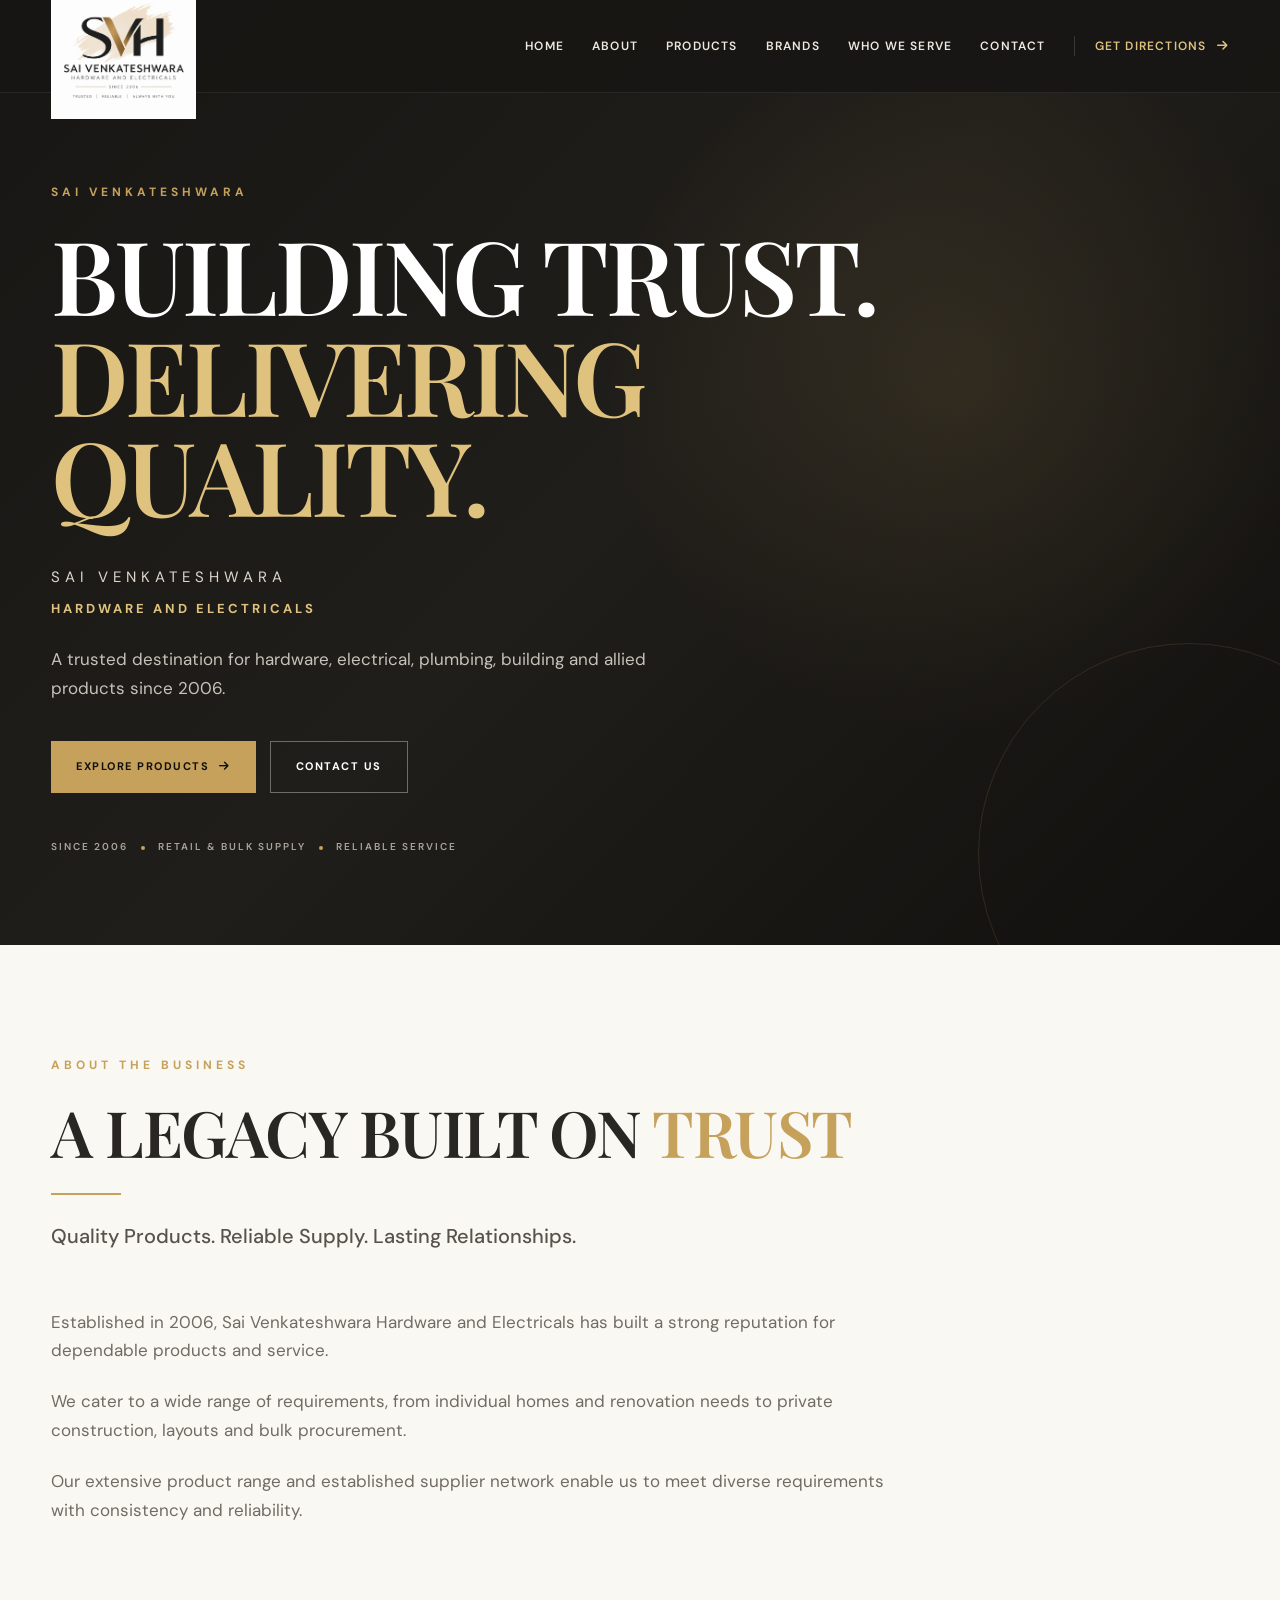
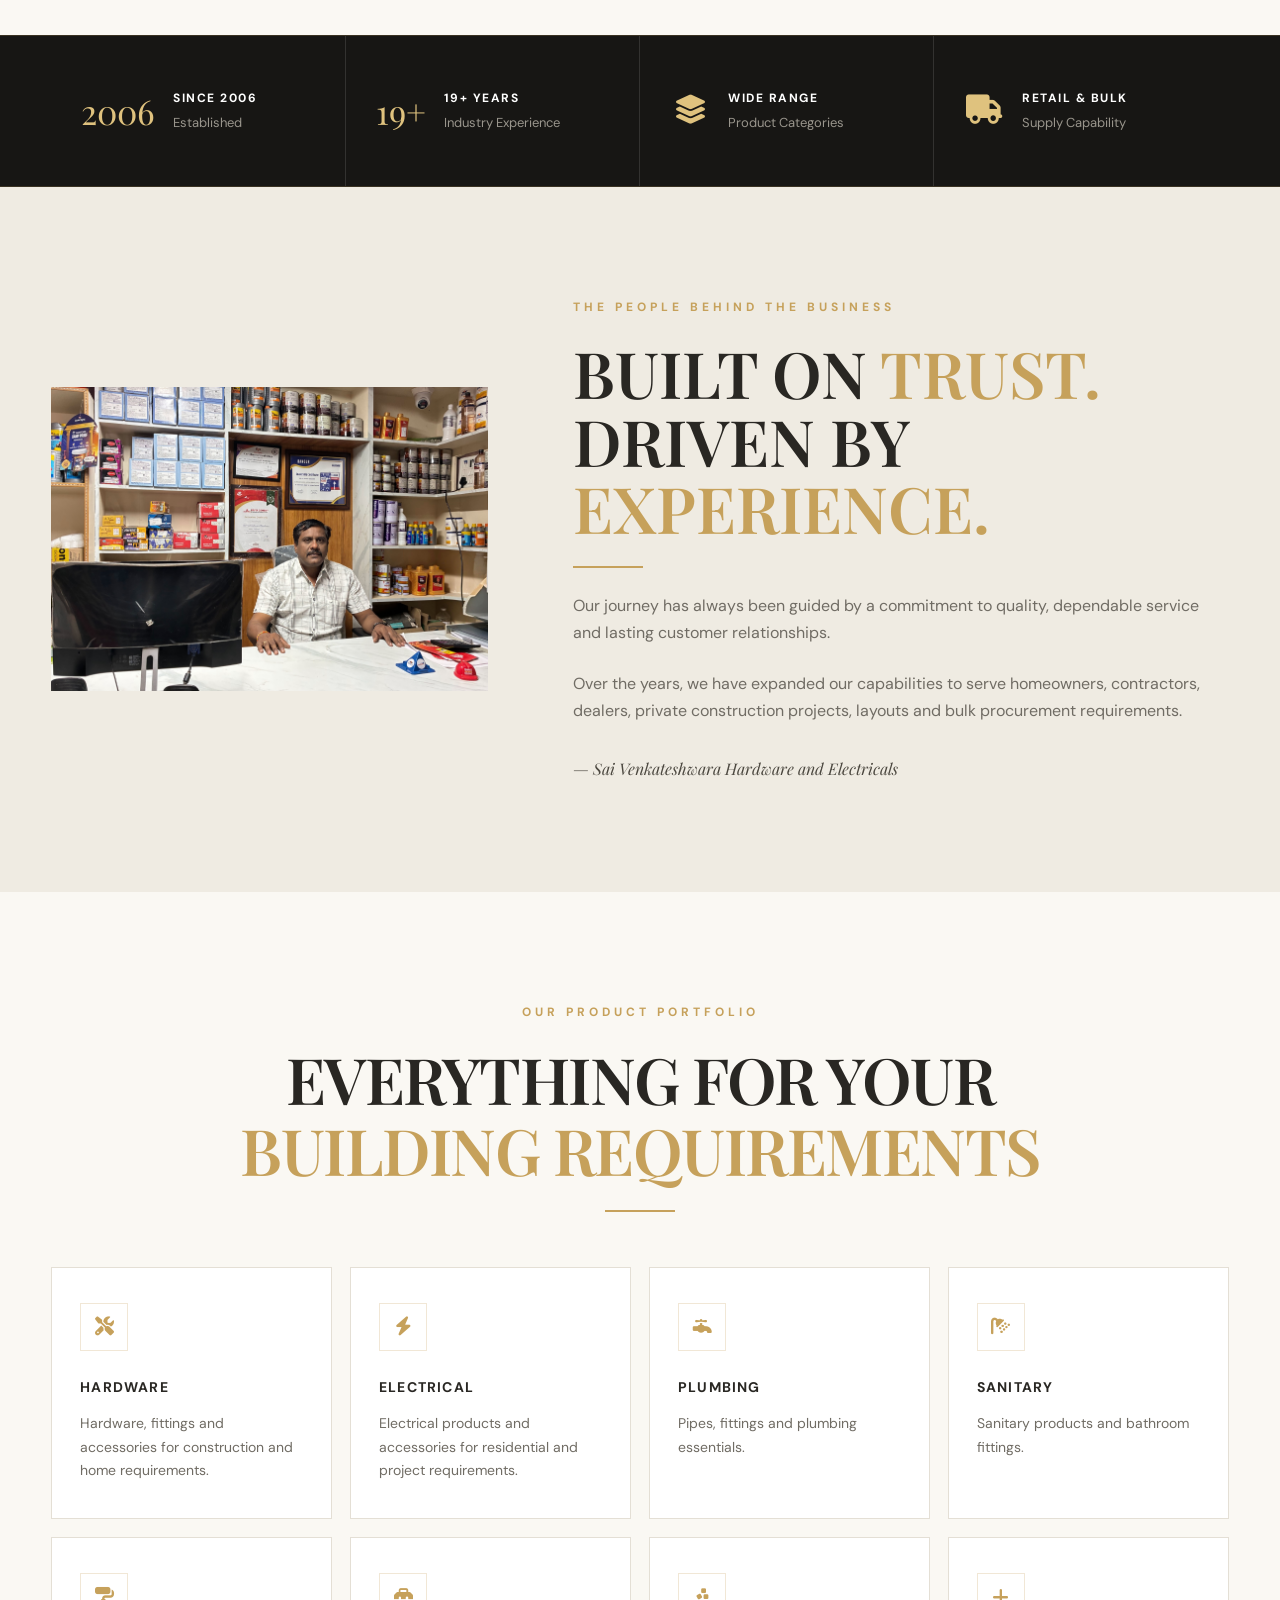
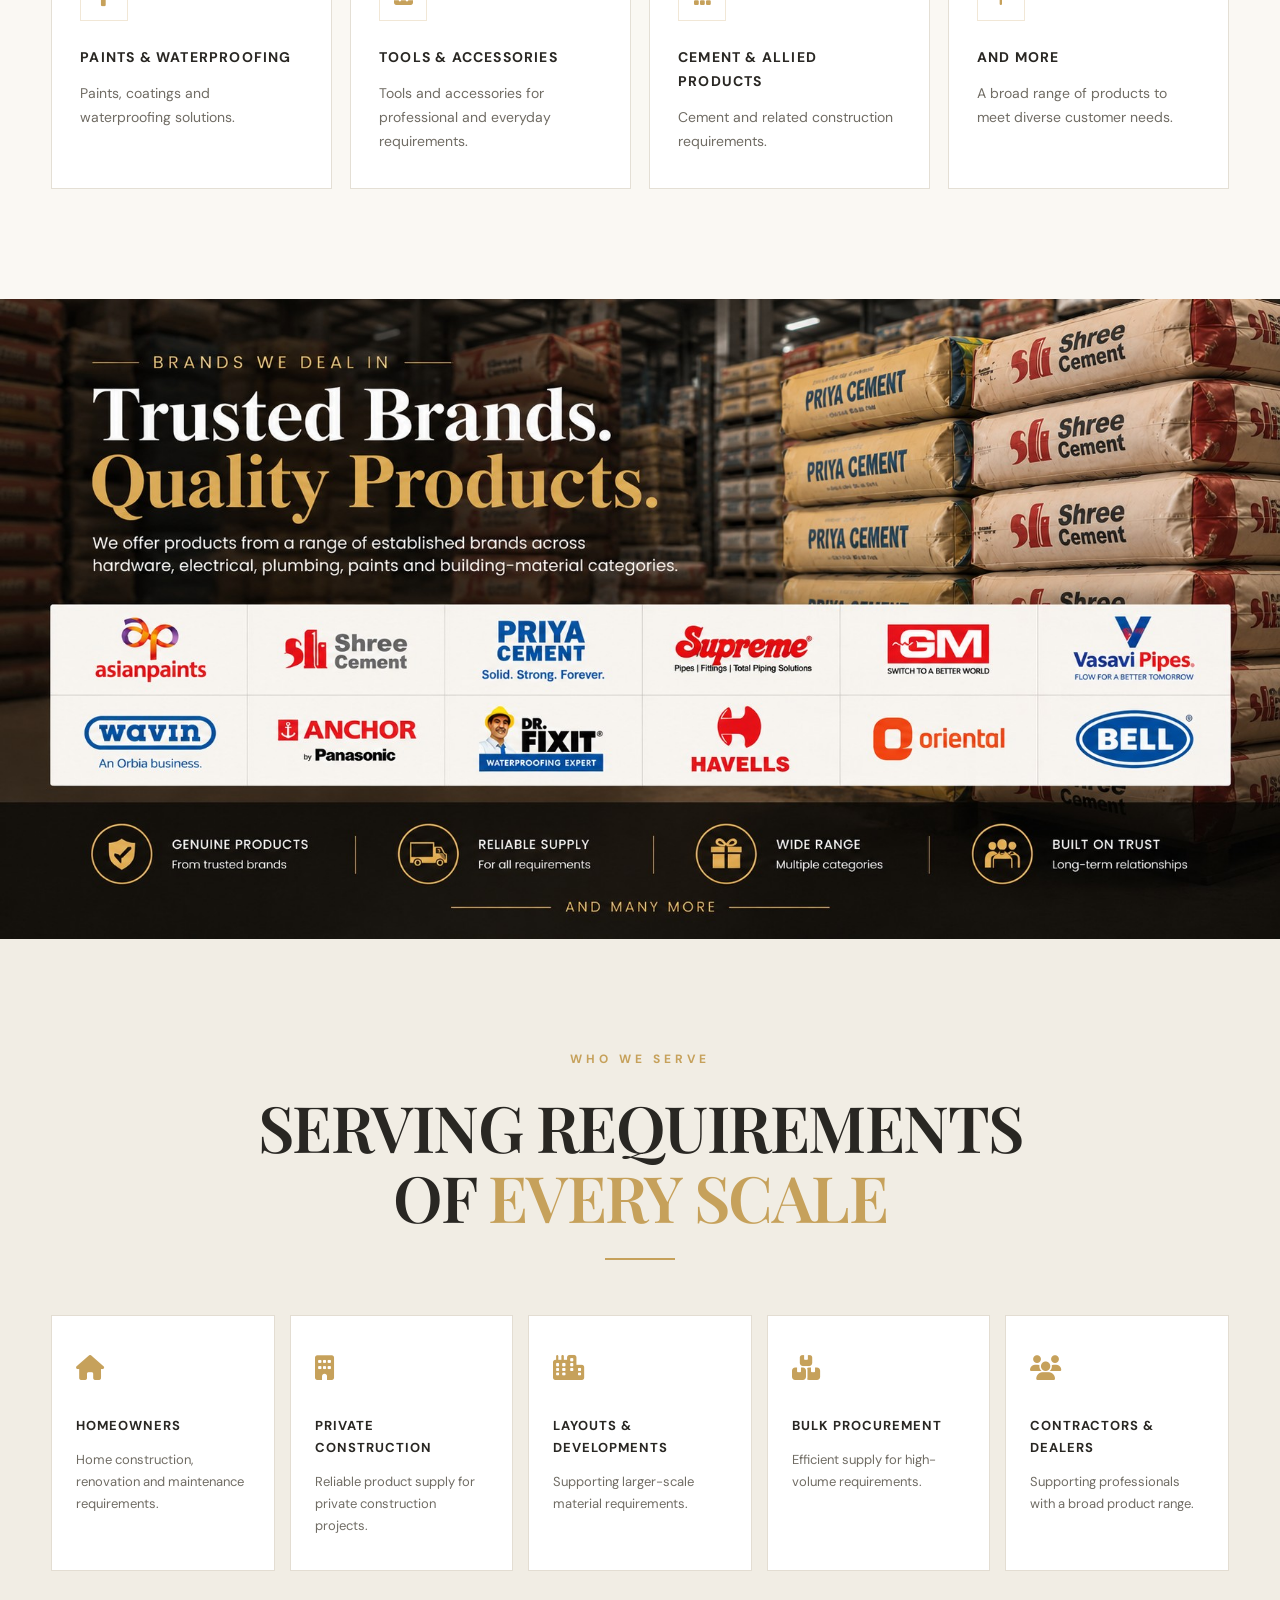
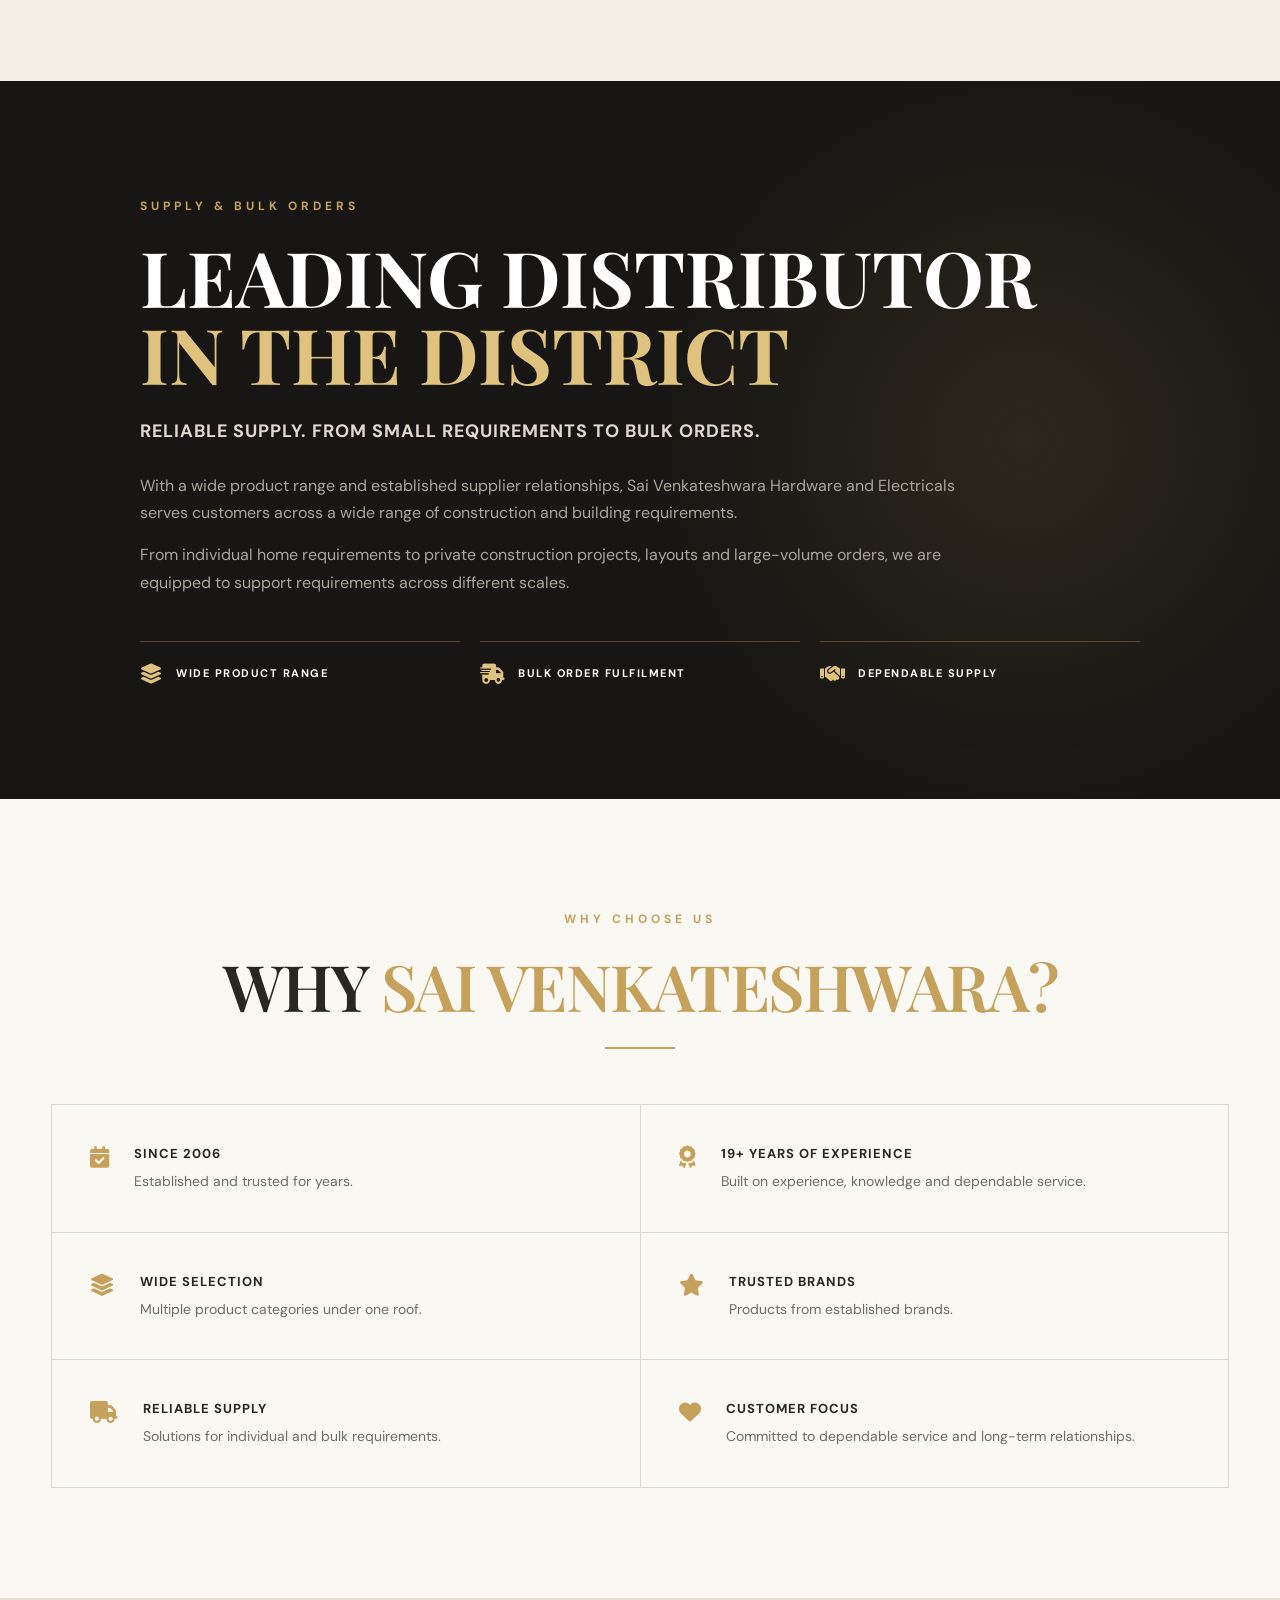
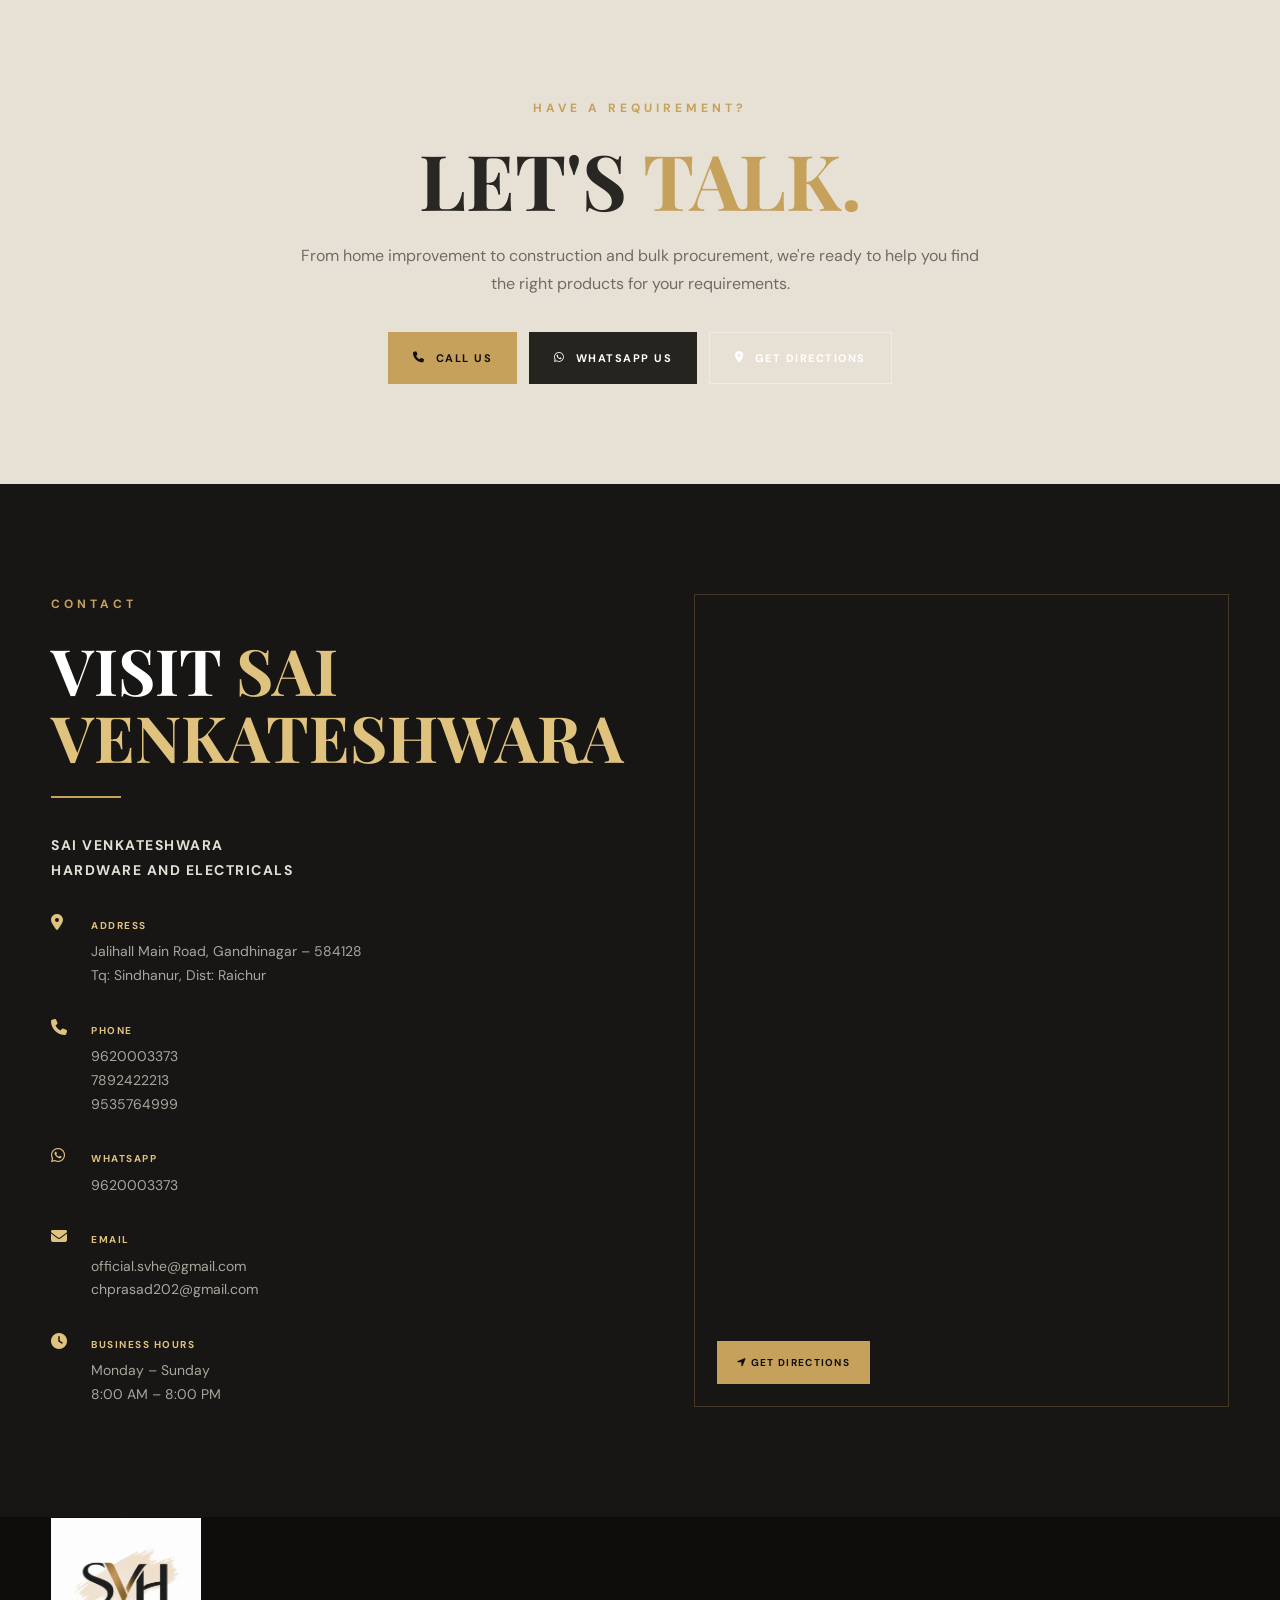
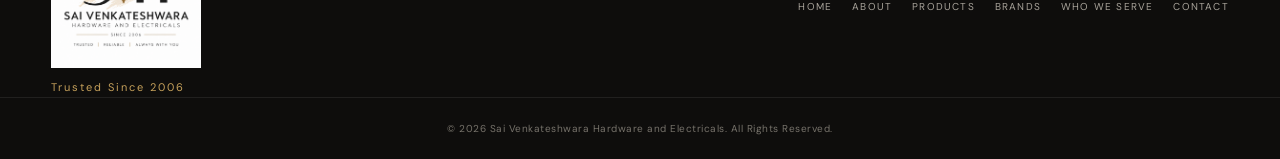
==== commit 658e5f4c: "Update index.html" ====
--- a/index.html
+++ b/index.html
@@ -866,7 +866,7 @@
 
                             <p>
                                 <a href="mailto:official.svh@gmail.com">
-                                    official.svh@gmail.com
+                                    official.svhe@gmail.com
                                 </a>
                                 <br>
 
@@ -973,4 +973,4 @@
     <script src="script.js"></script>
 
 </body>
-</html>+</html>
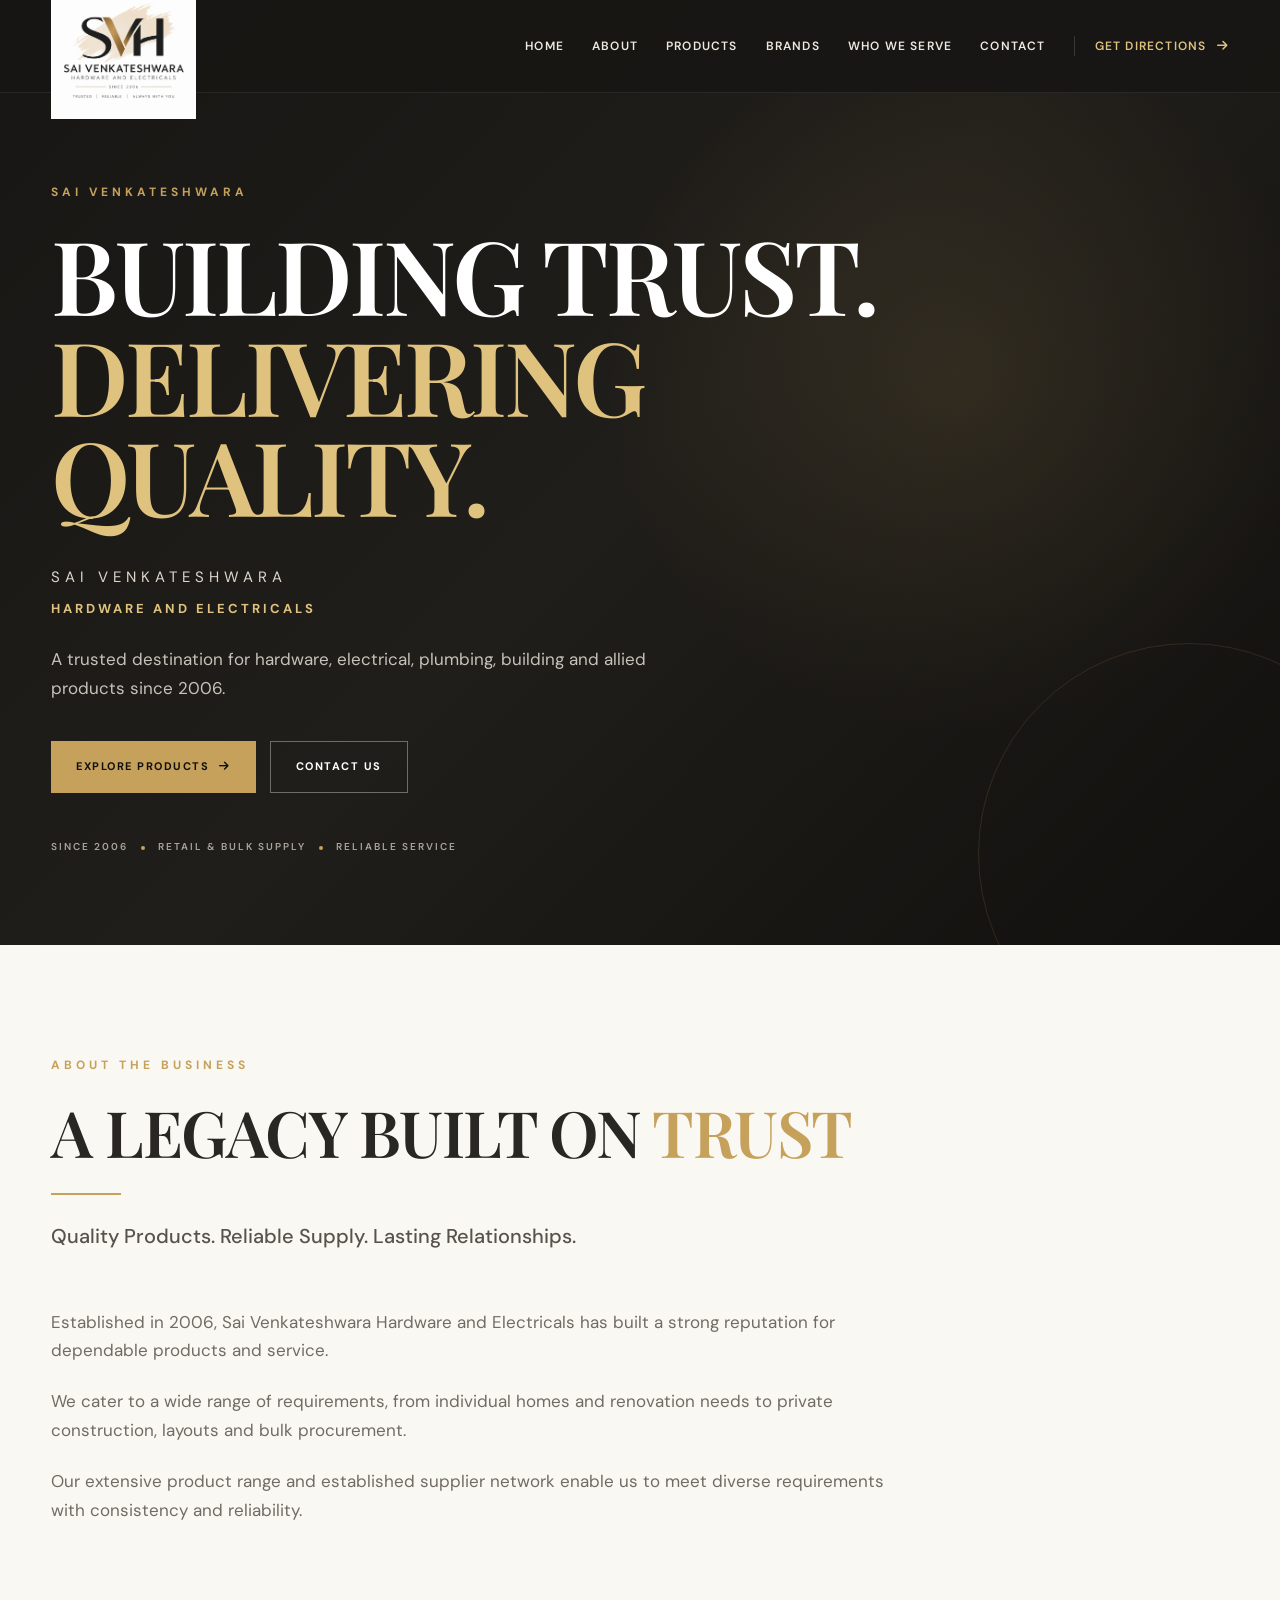
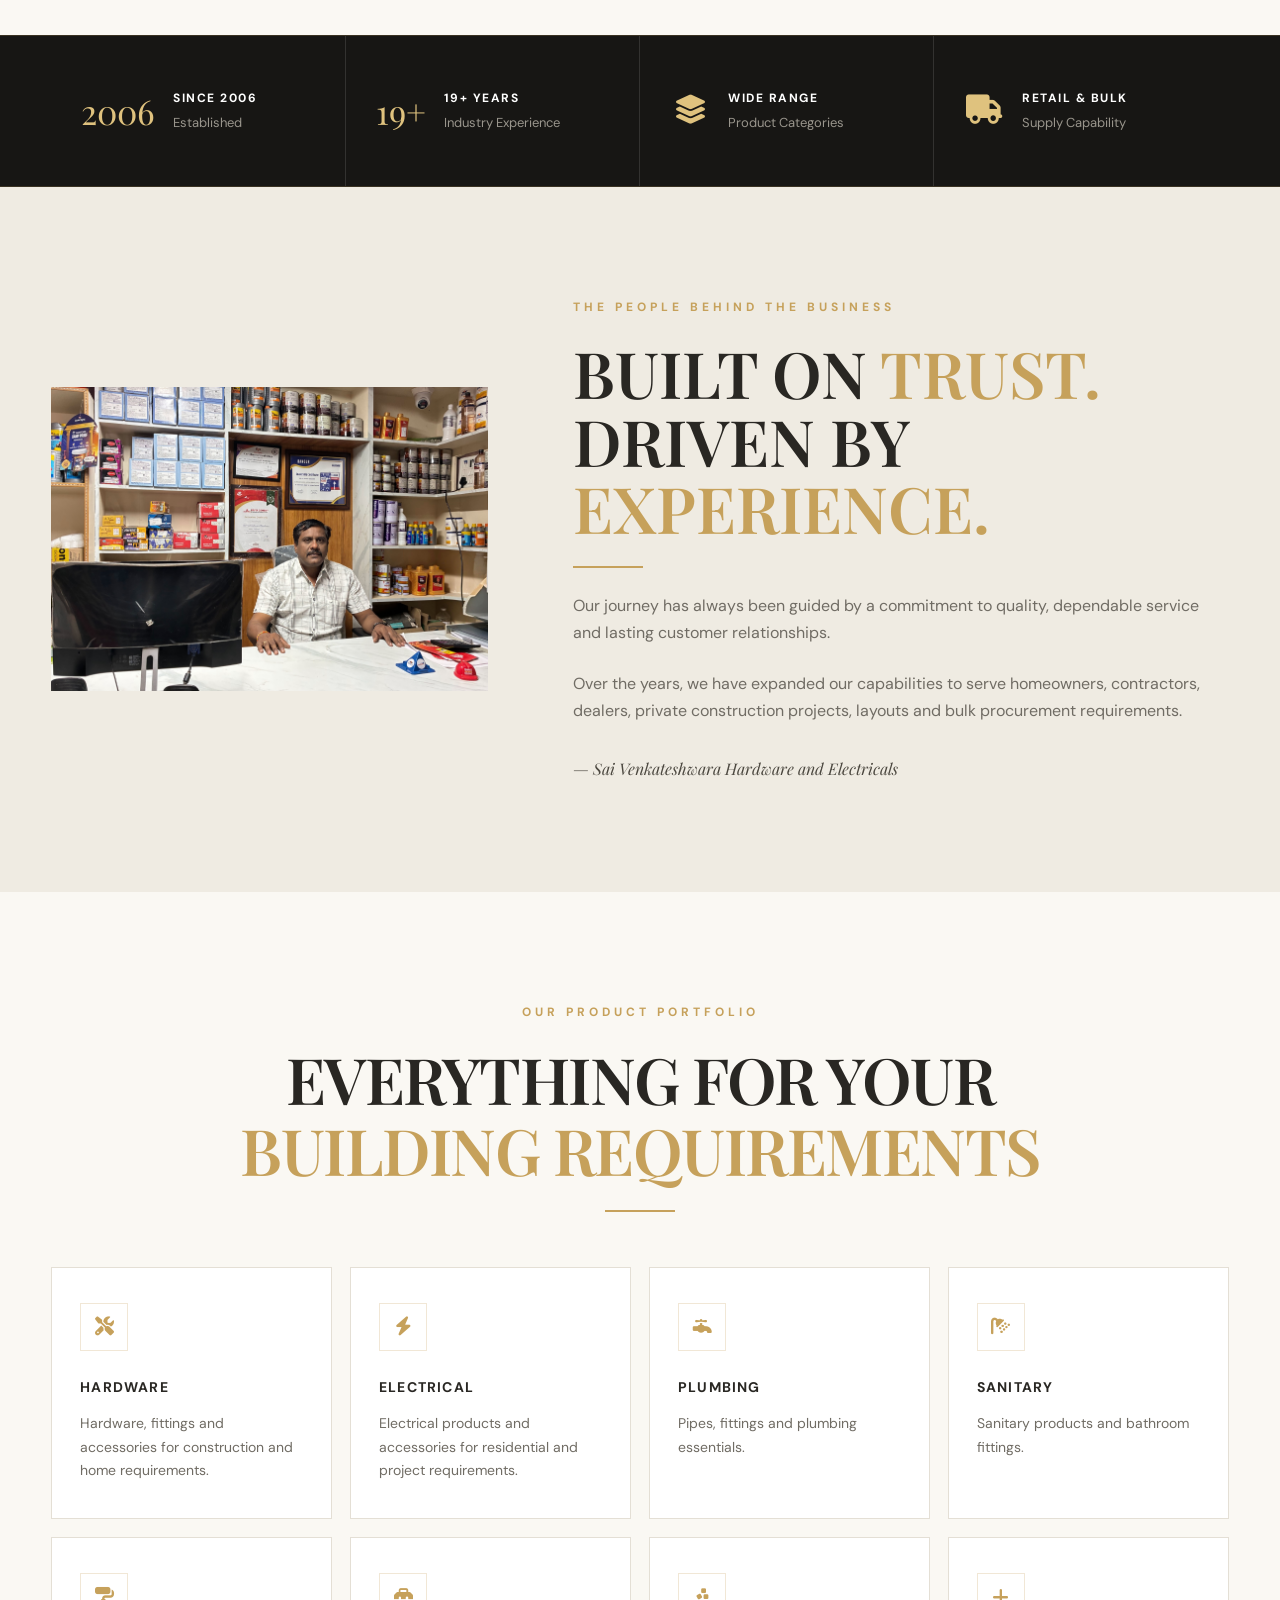
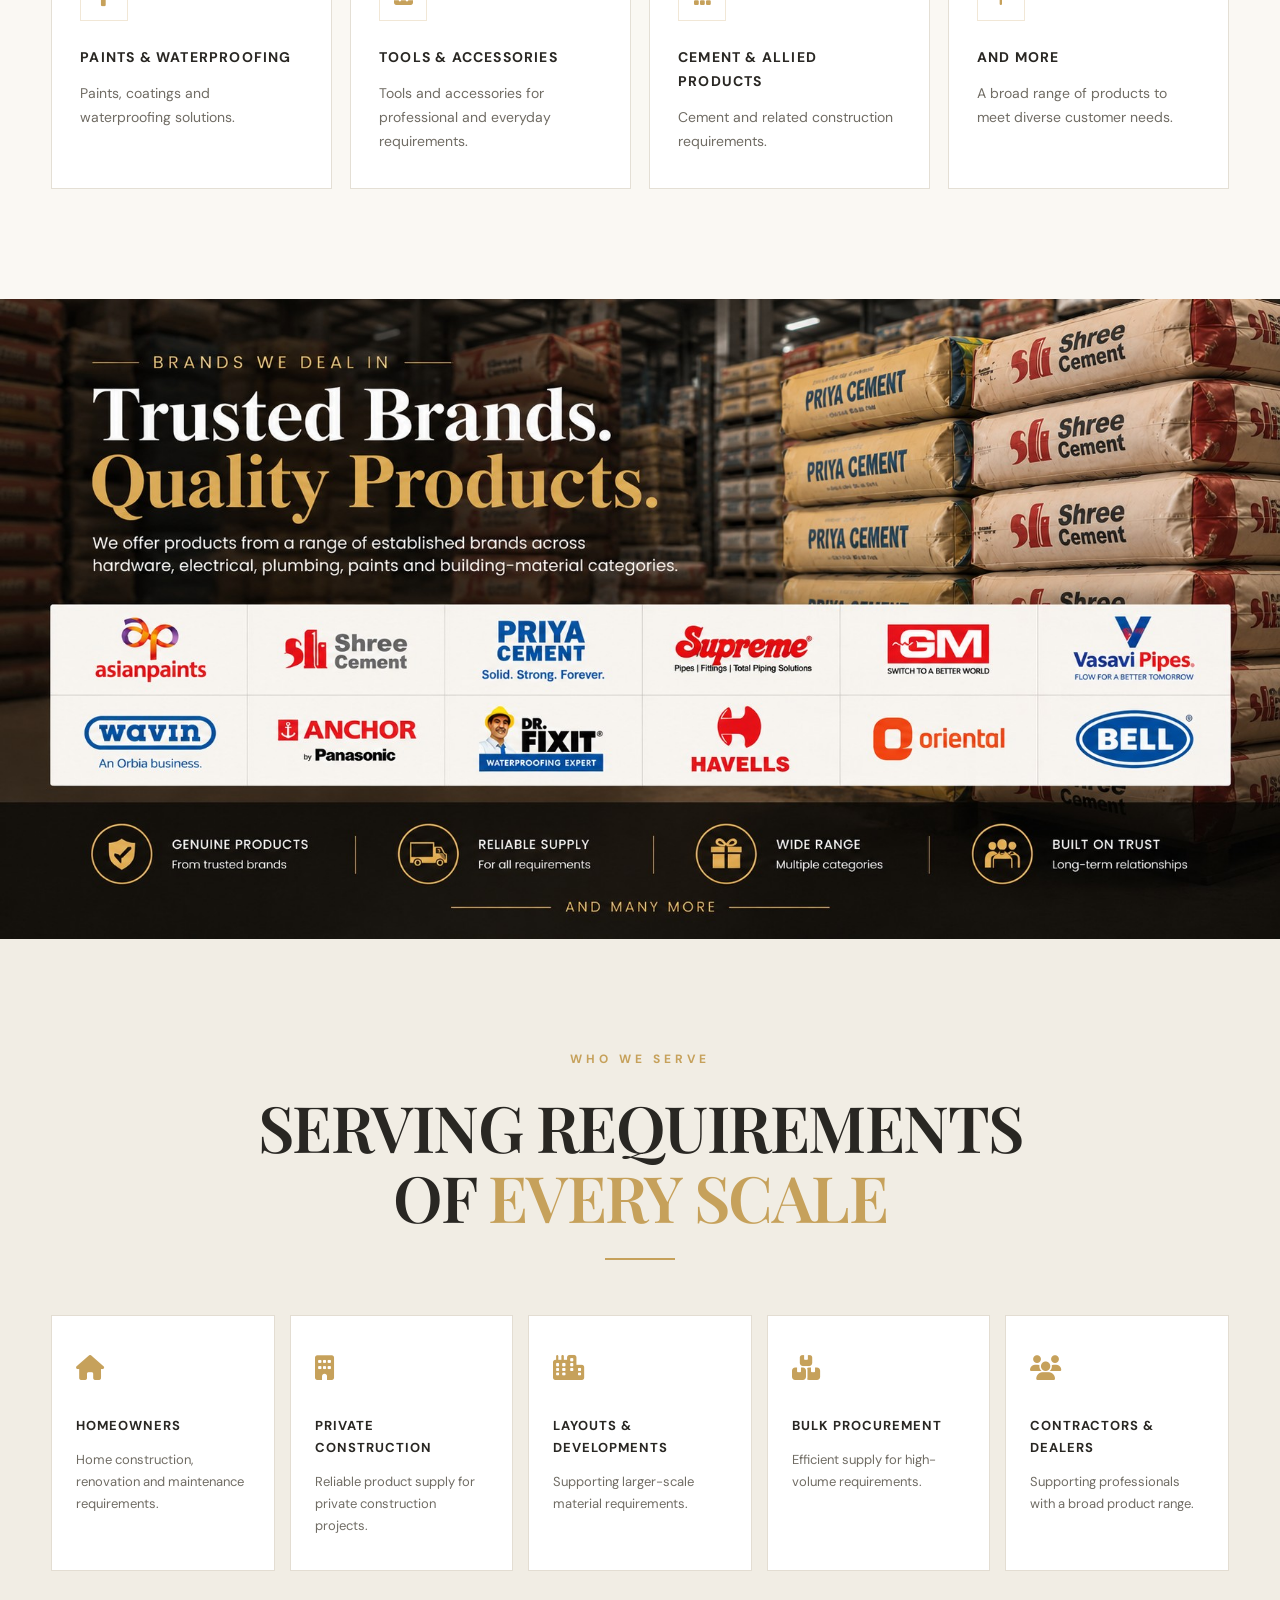
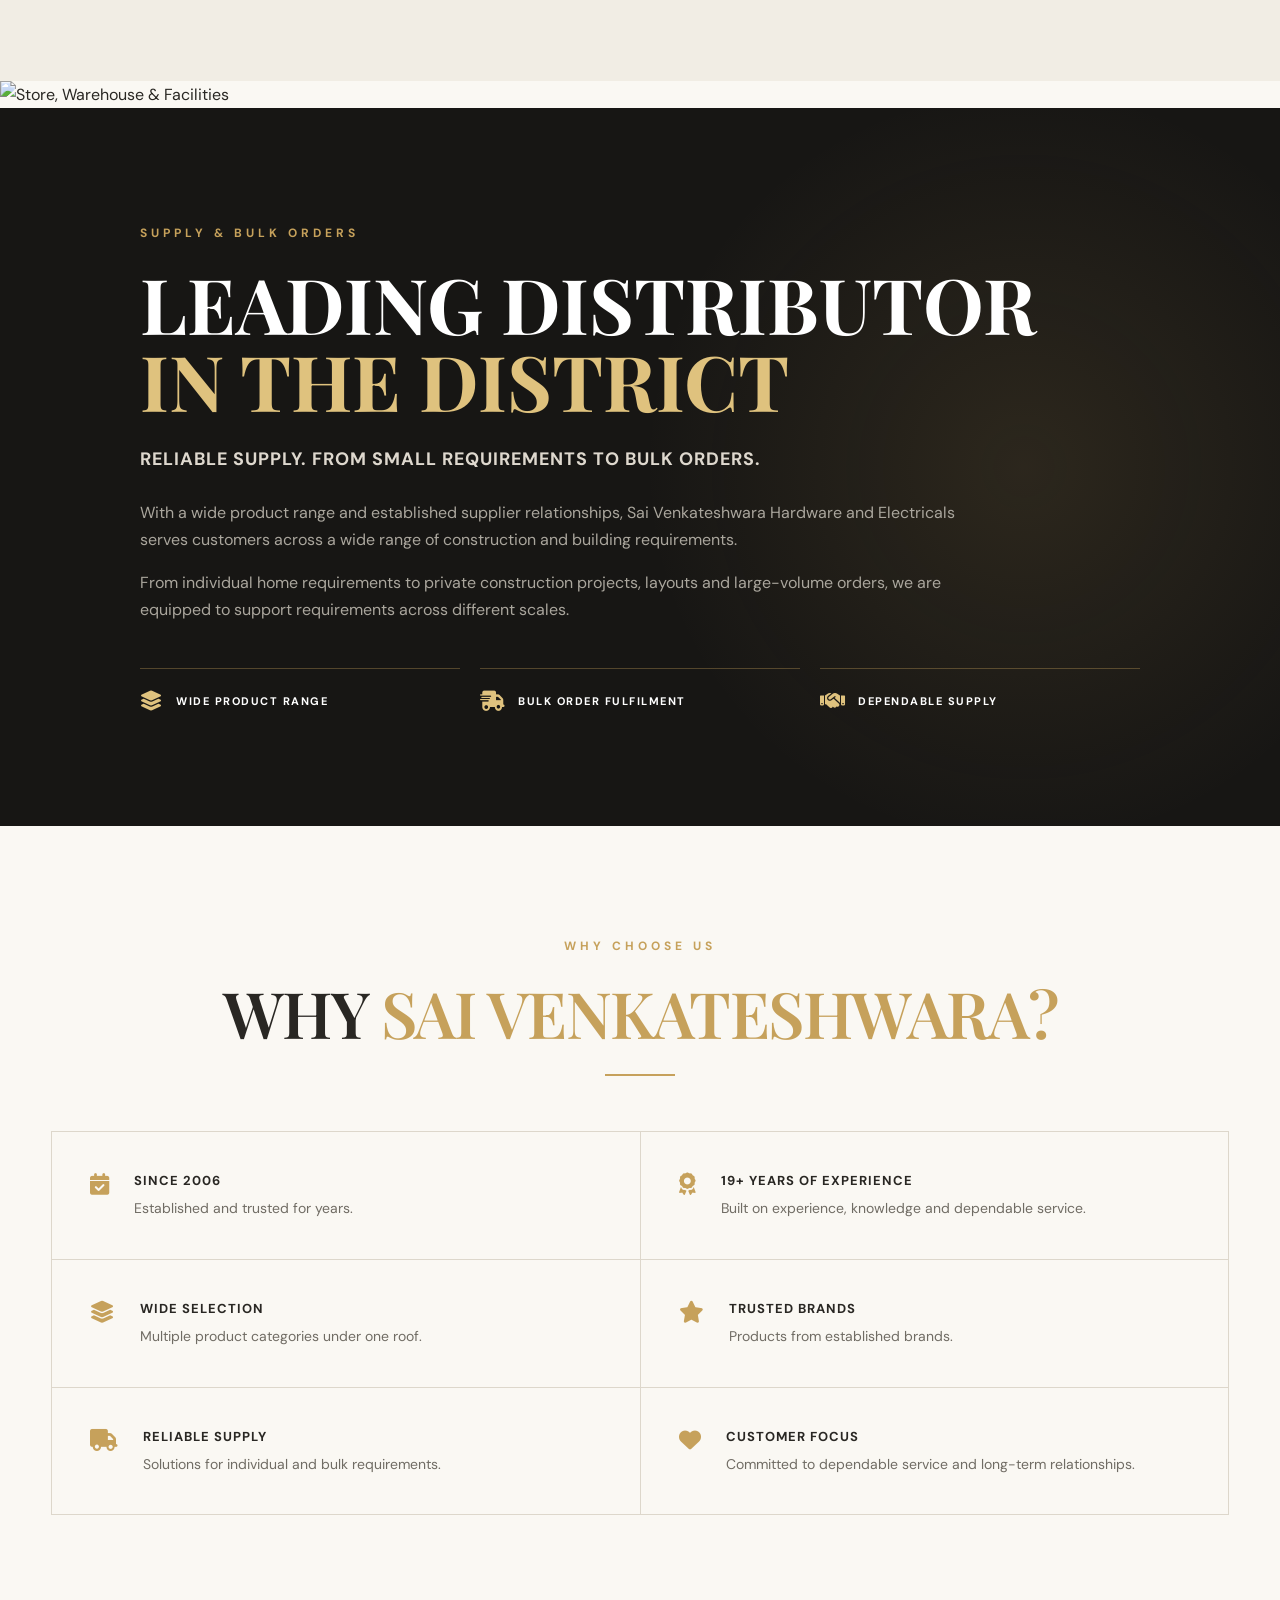
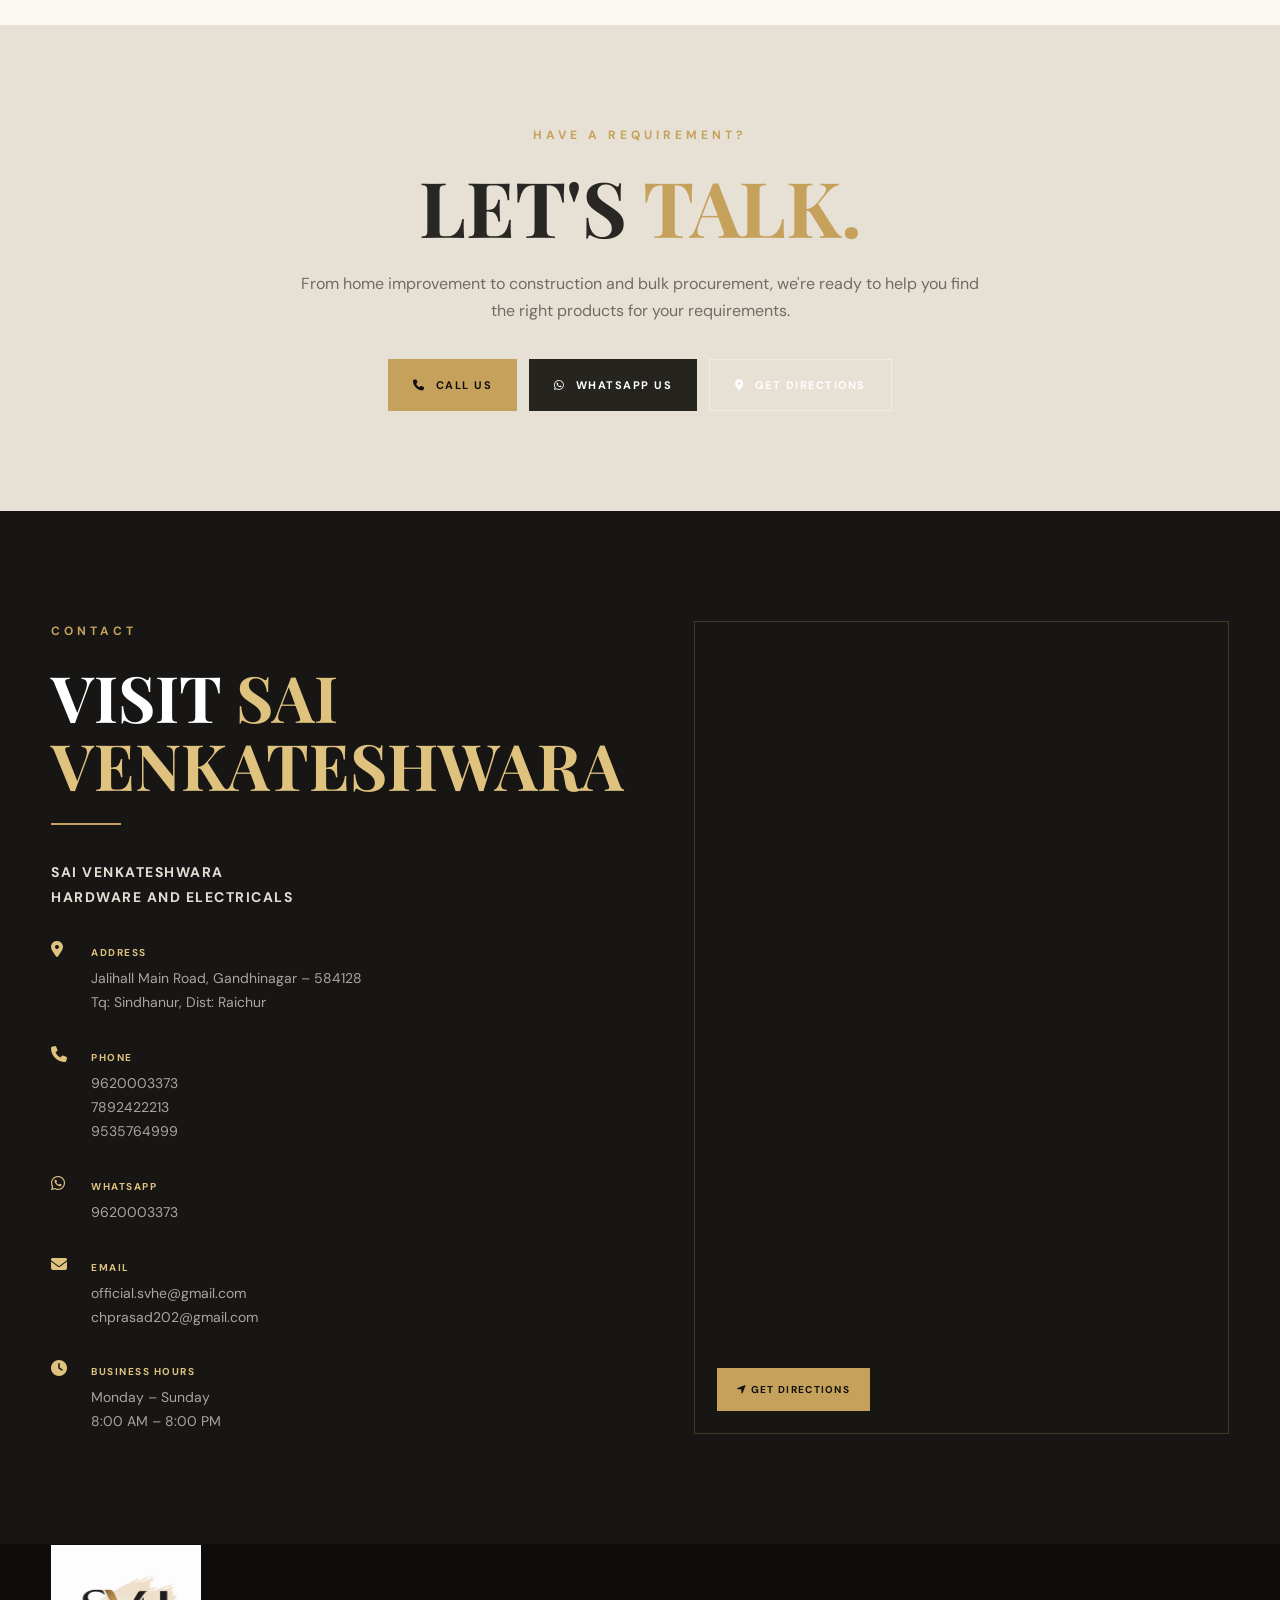
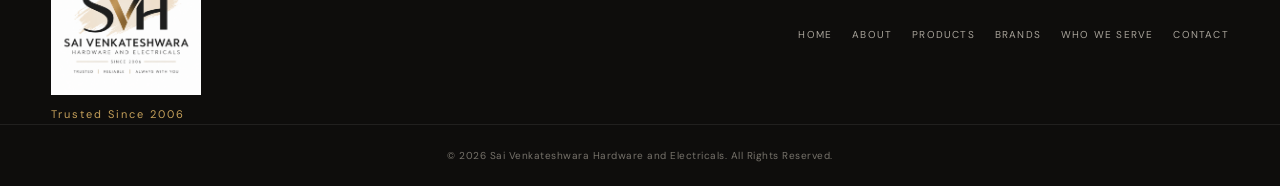
==== commit 758ef52b: "Update index.html" ====
--- a/index.html
+++ b/index.html
@@ -547,6 +547,13 @@
                 </div>
 
             </div>
+
+        </section>
+        <!-- STORE, WAREHOUSE & FACILITIES -->
+        <section class="photo-section">
+
+        <img src="Images/store-facilities.png"
+             alt="Store, Warehouse & Facilities">
 
         </section>
 
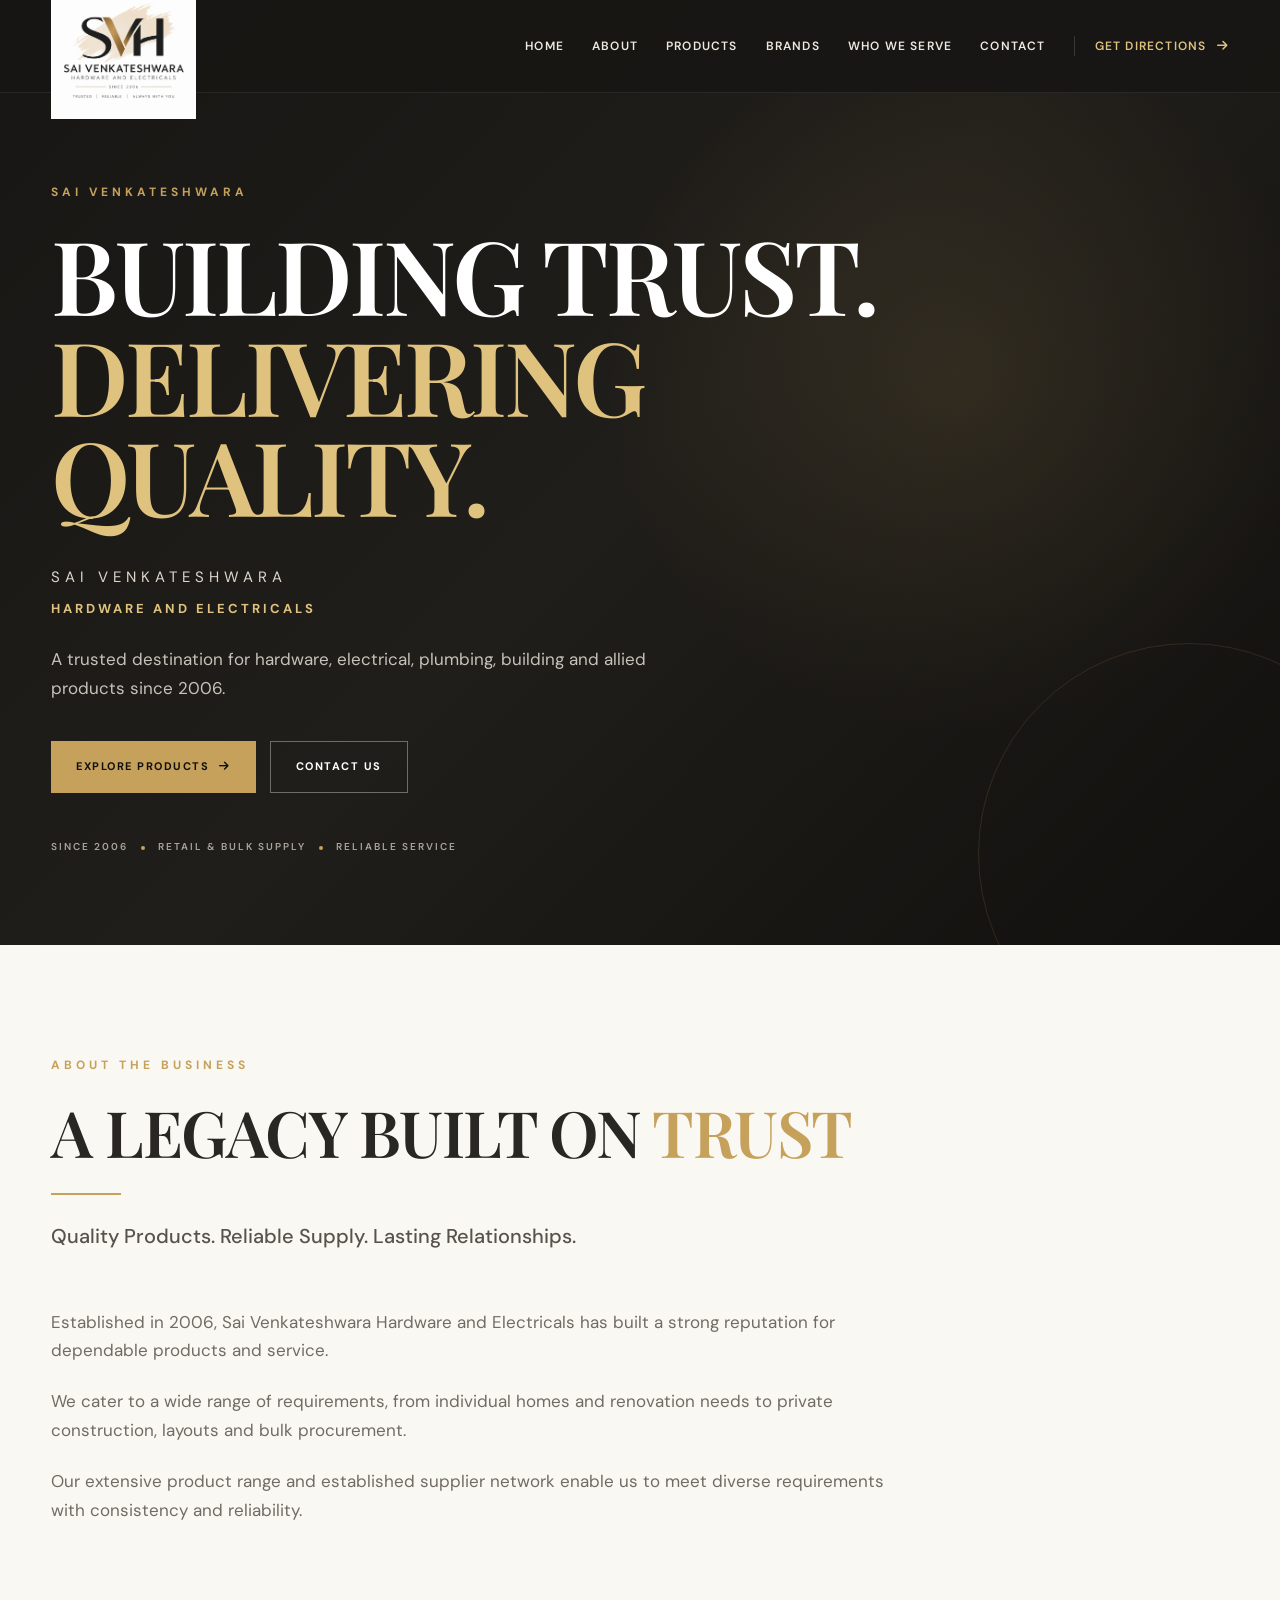
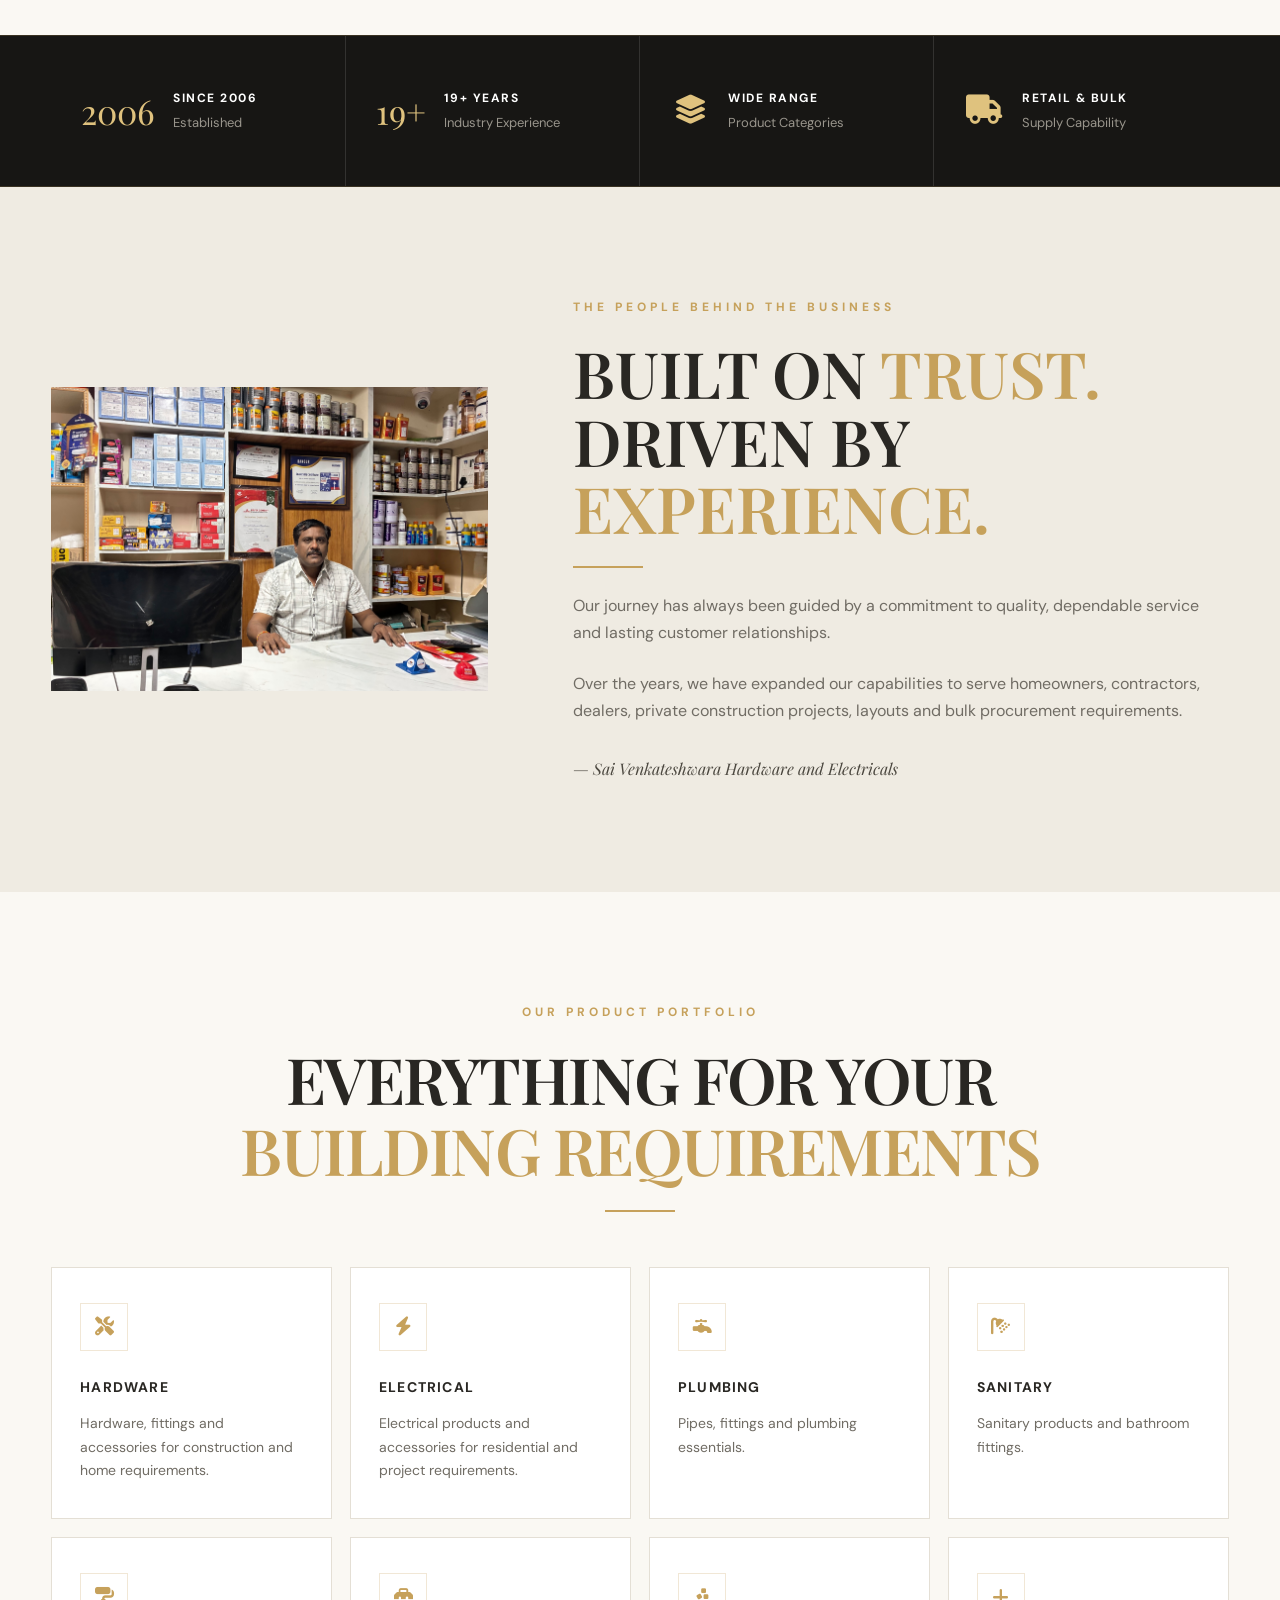
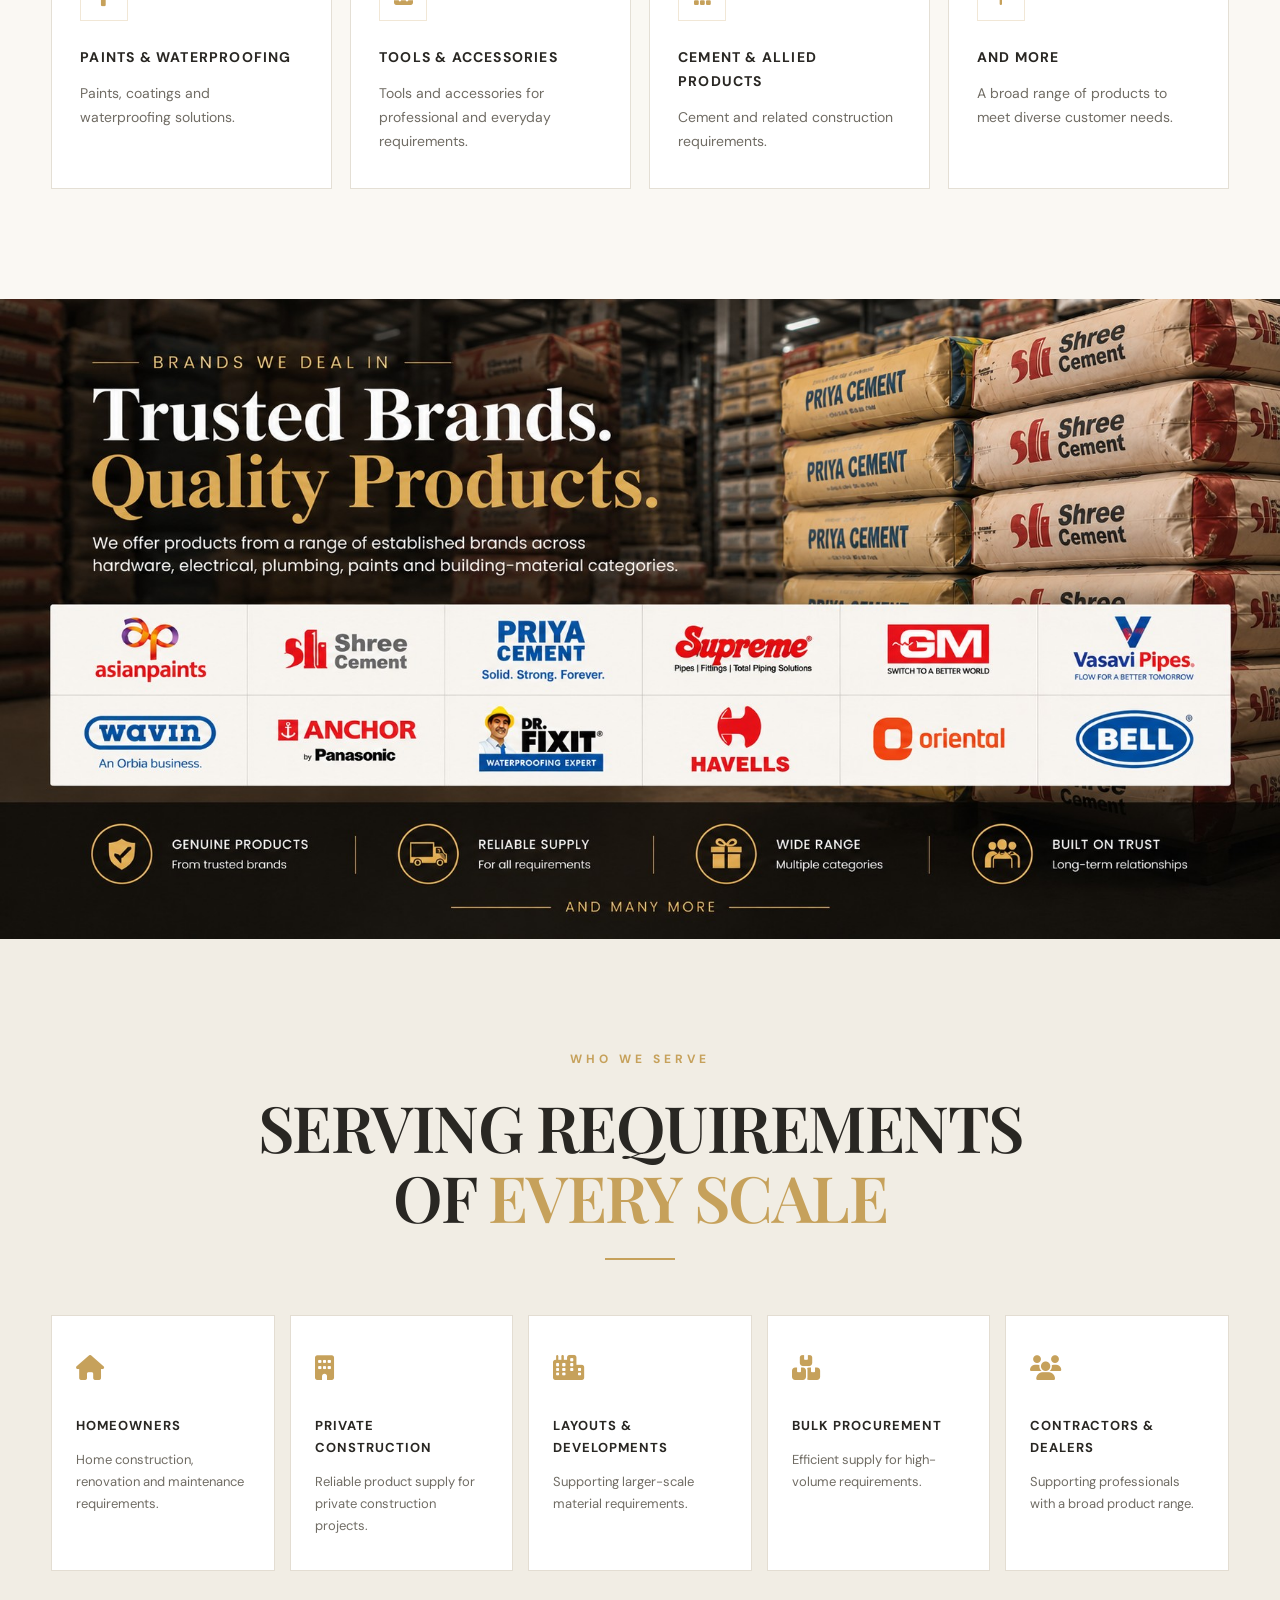
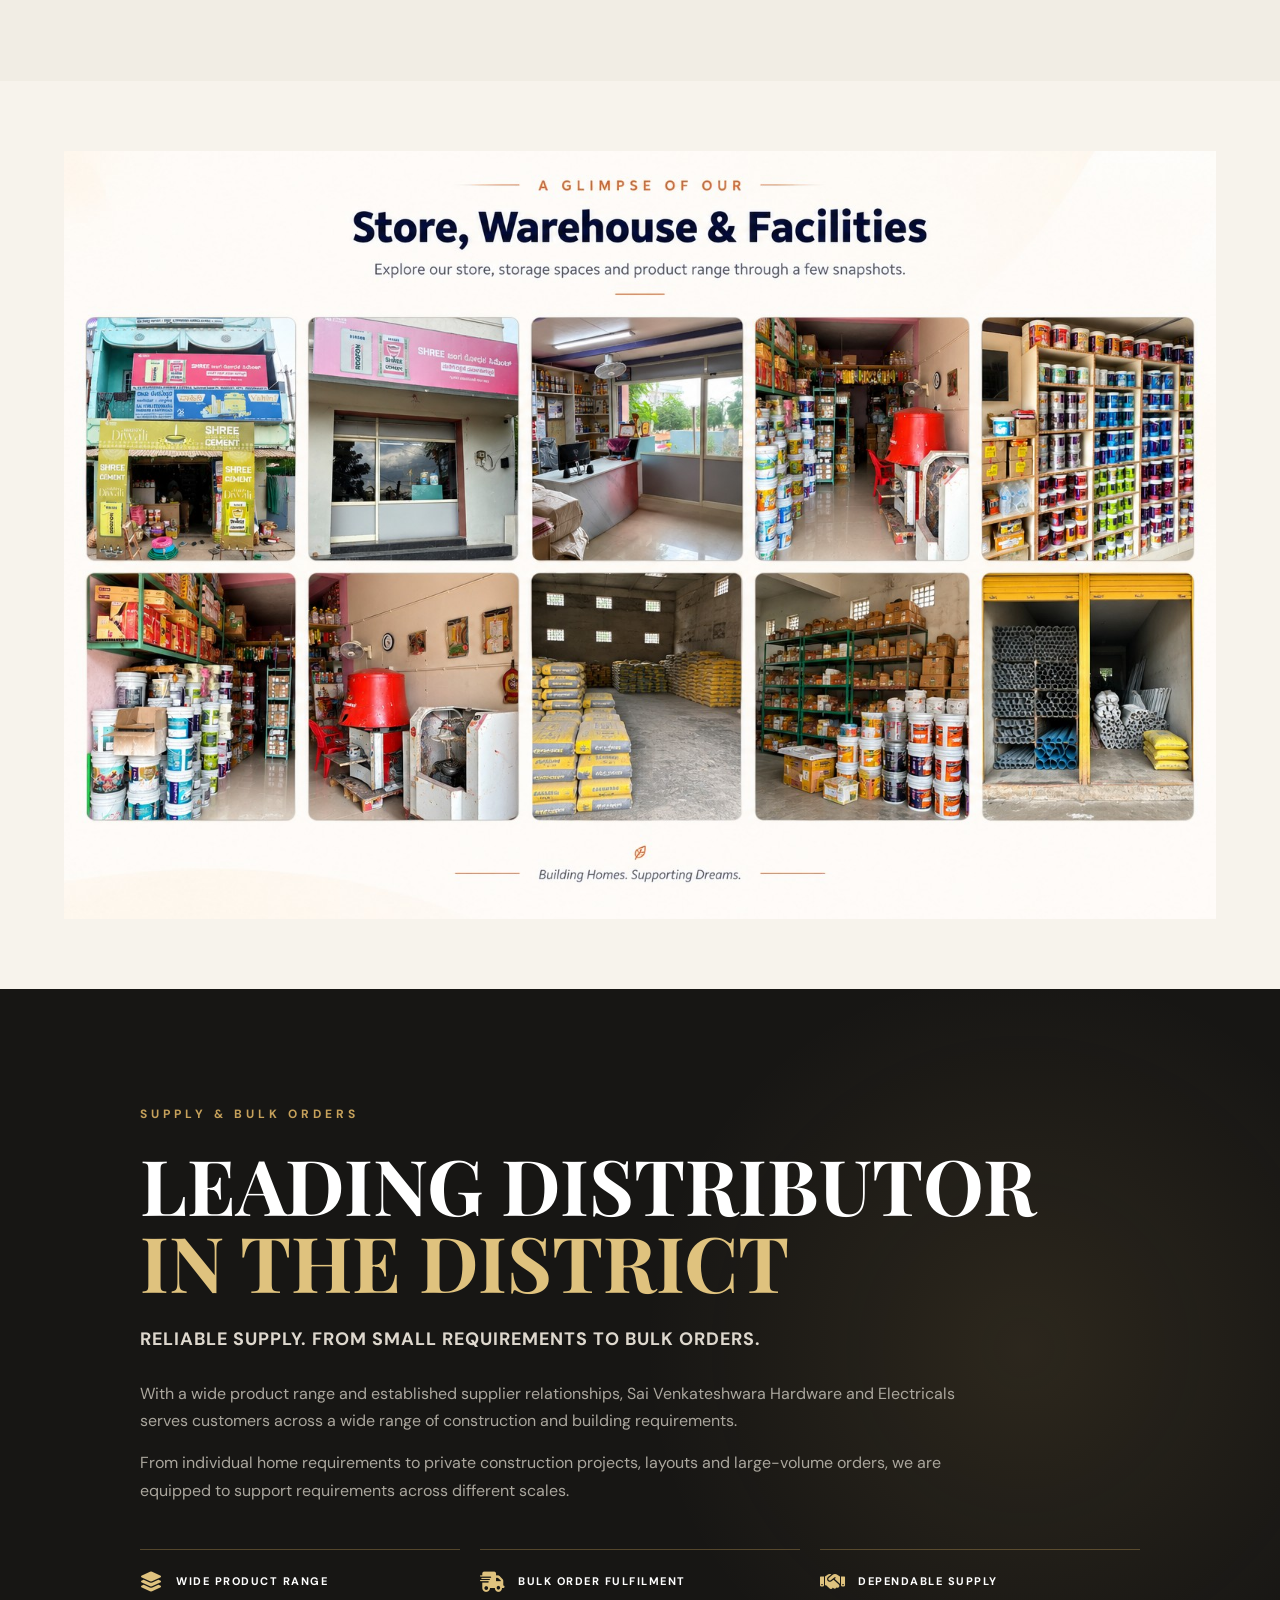
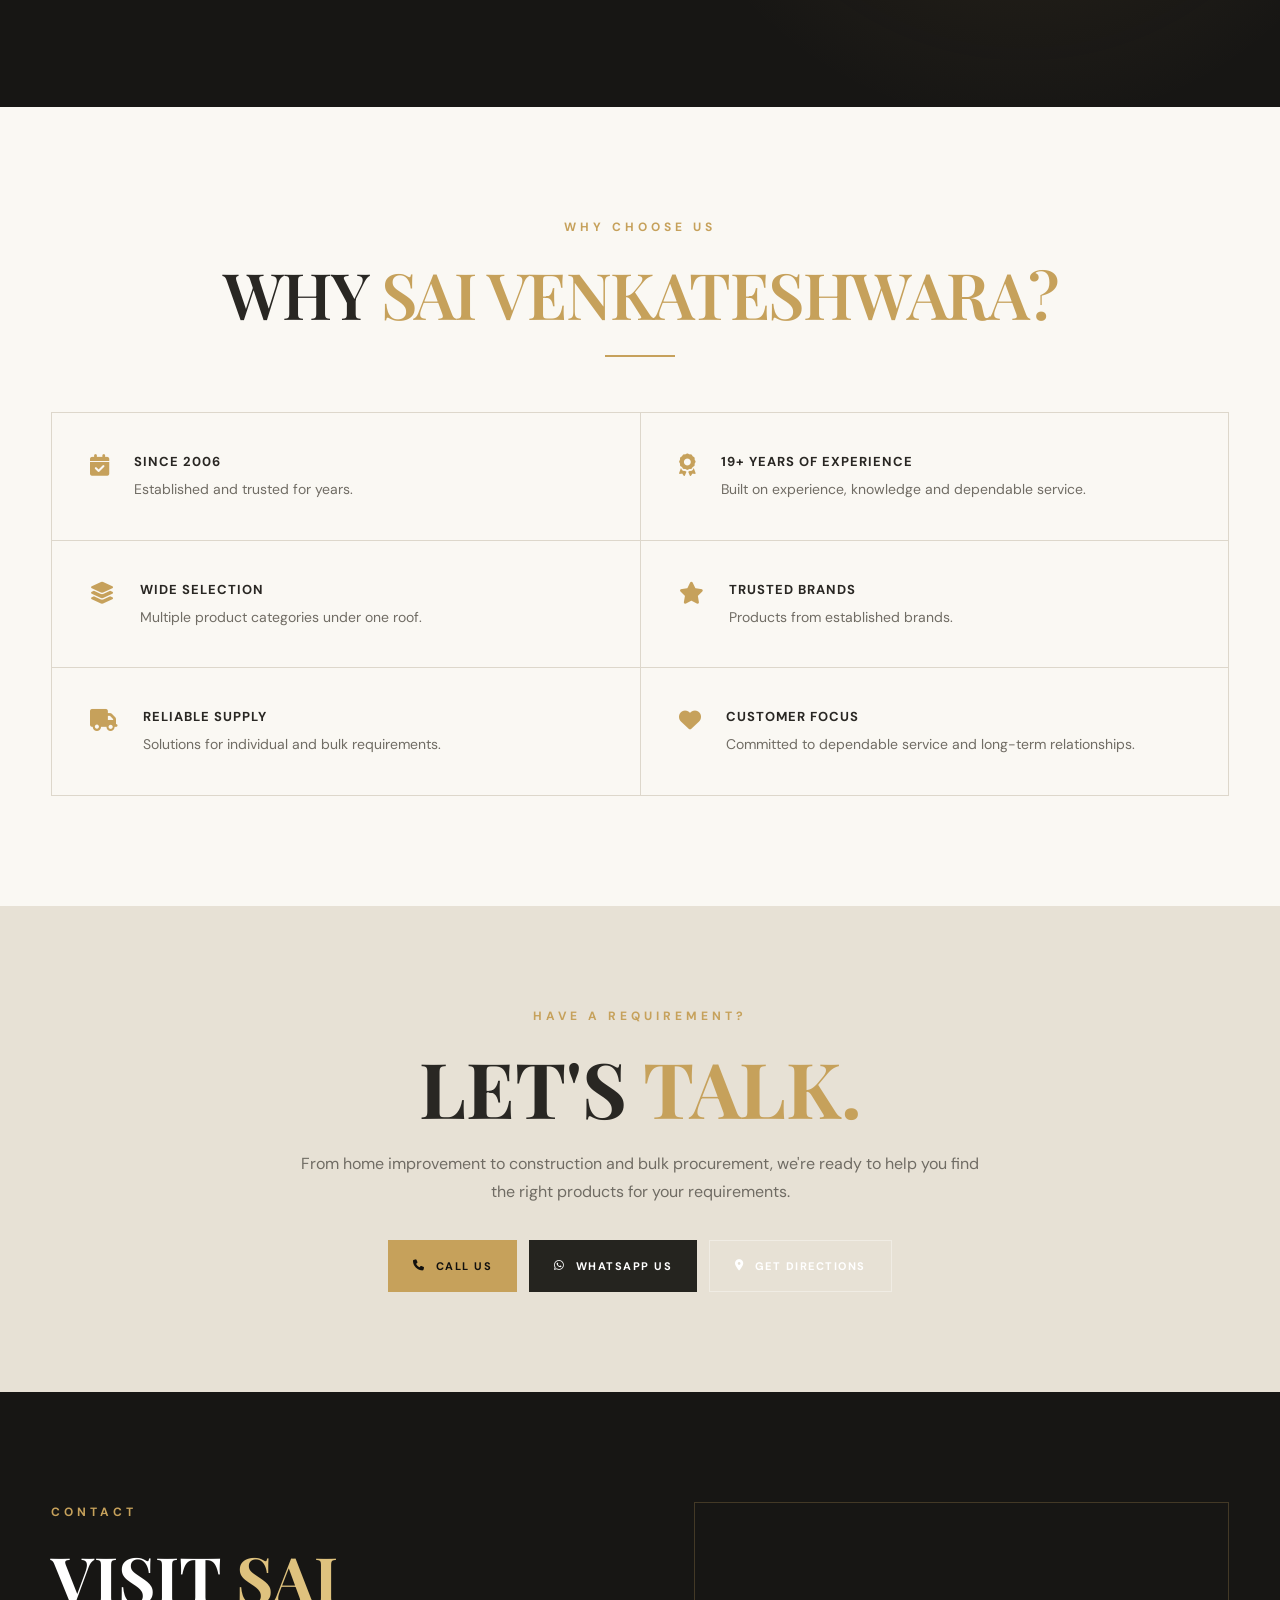
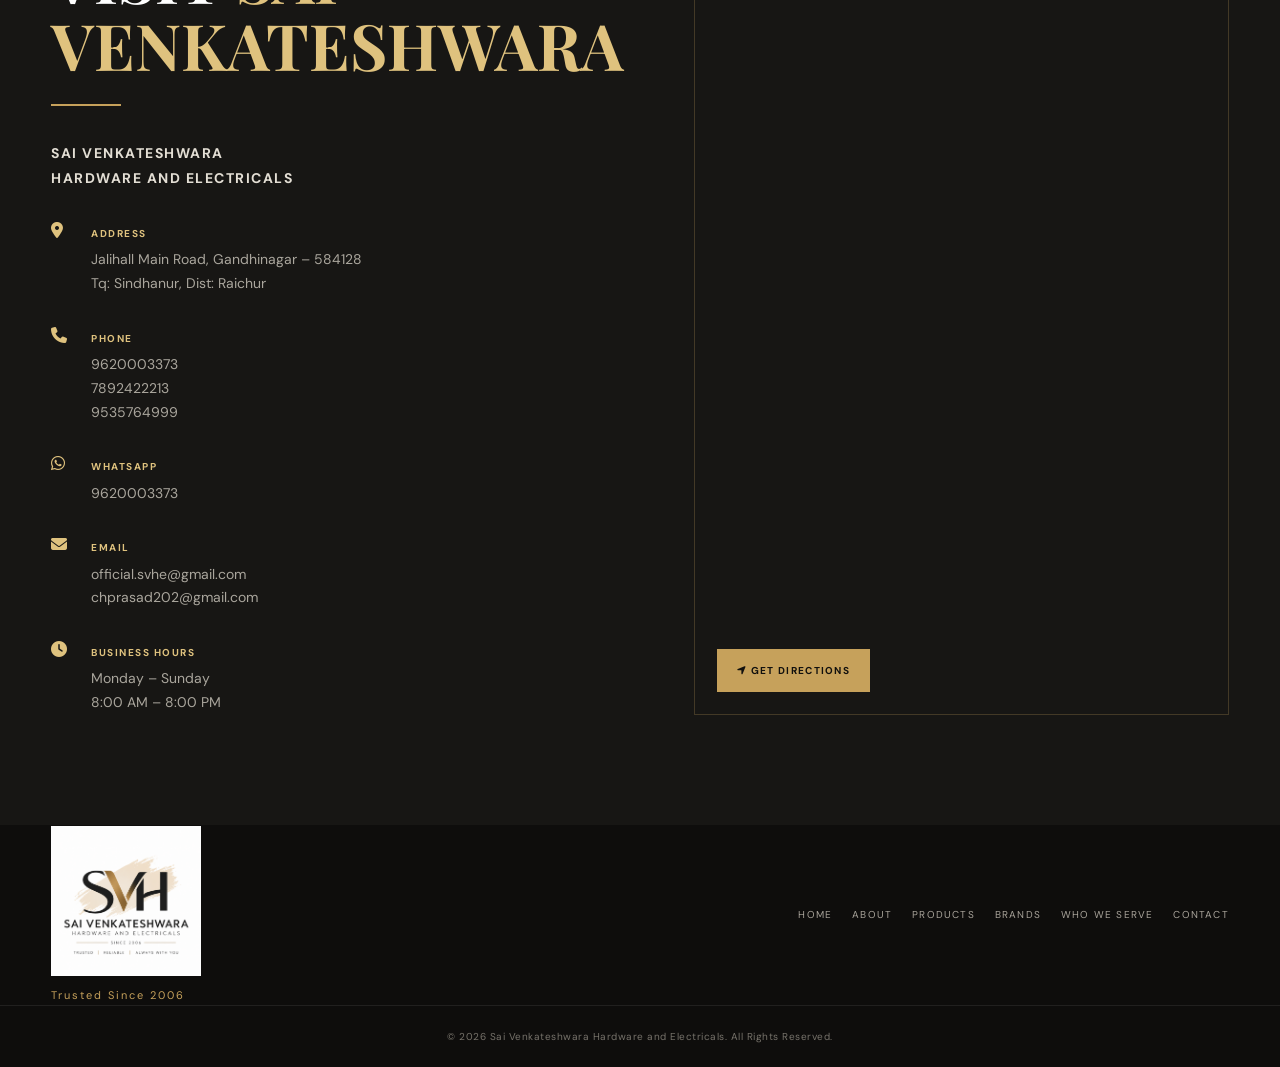
==== commit 481ba094: "Update index.html" ====
--- a/index.html
+++ b/index.html
@@ -552,7 +552,7 @@
         <!-- STORE, WAREHOUSE & FACILITIES -->
         <section class="photo-section">
 
-        <img src="Images/store-facilities.png"
+        <img src="Images/store-facilities.jpg"
              alt="Store, Warehouse & Facilities">
 
         </section>
--- a/style.css
+++ b/style.css
@@ -1114,4 +1114,25 @@
         min-height: 380px;
     }
 
-}+}
+/* your existing CSS */
+
+
+/* =========================
+   STORE, WAREHOUSE & FACILITIES
+========================= */
+
+.photo-section {
+    width: 100%;
+    background: #f7f3ec;
+    padding: 70px 5%;
+    box-sizing: border-box;
+}
+
+.photo-section img {
+    display: block;
+    width: 100%;
+    max-width: 1500px;
+    height: auto;
+    margin: 0 auto;
+}
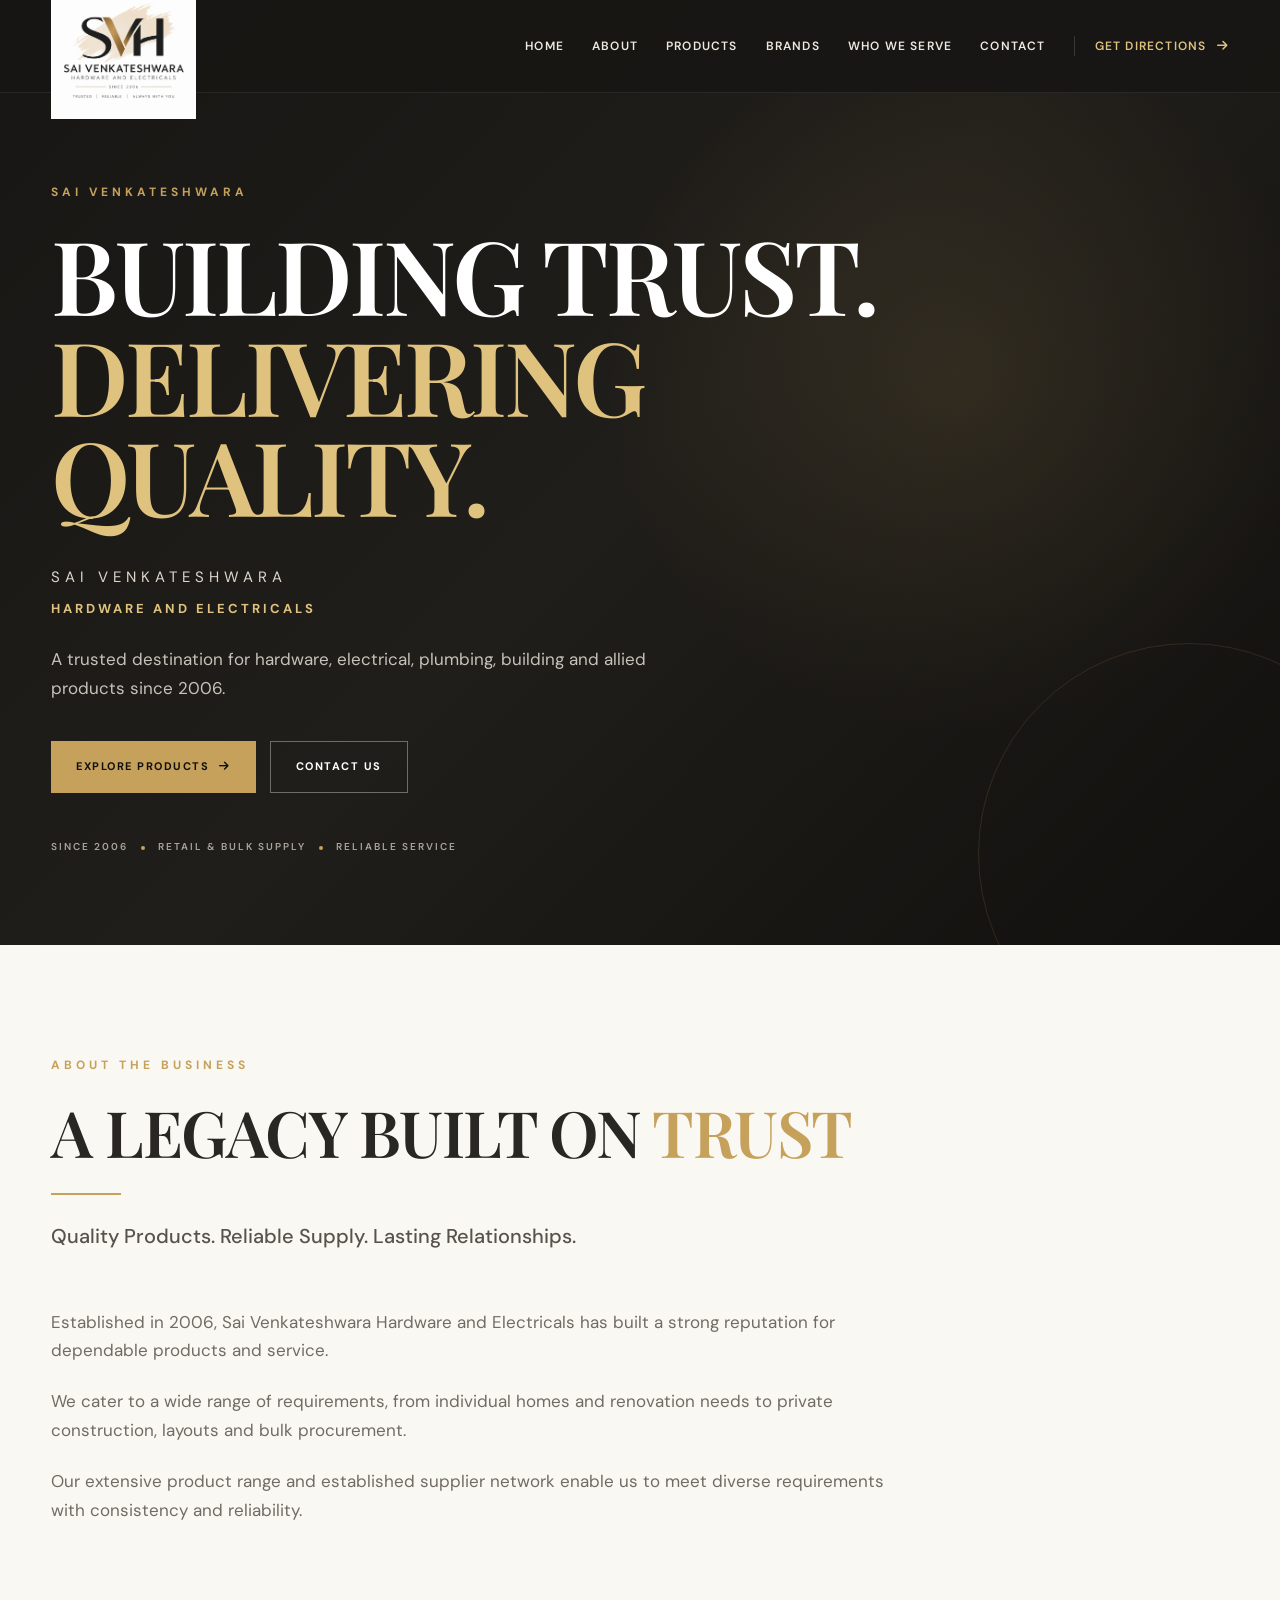
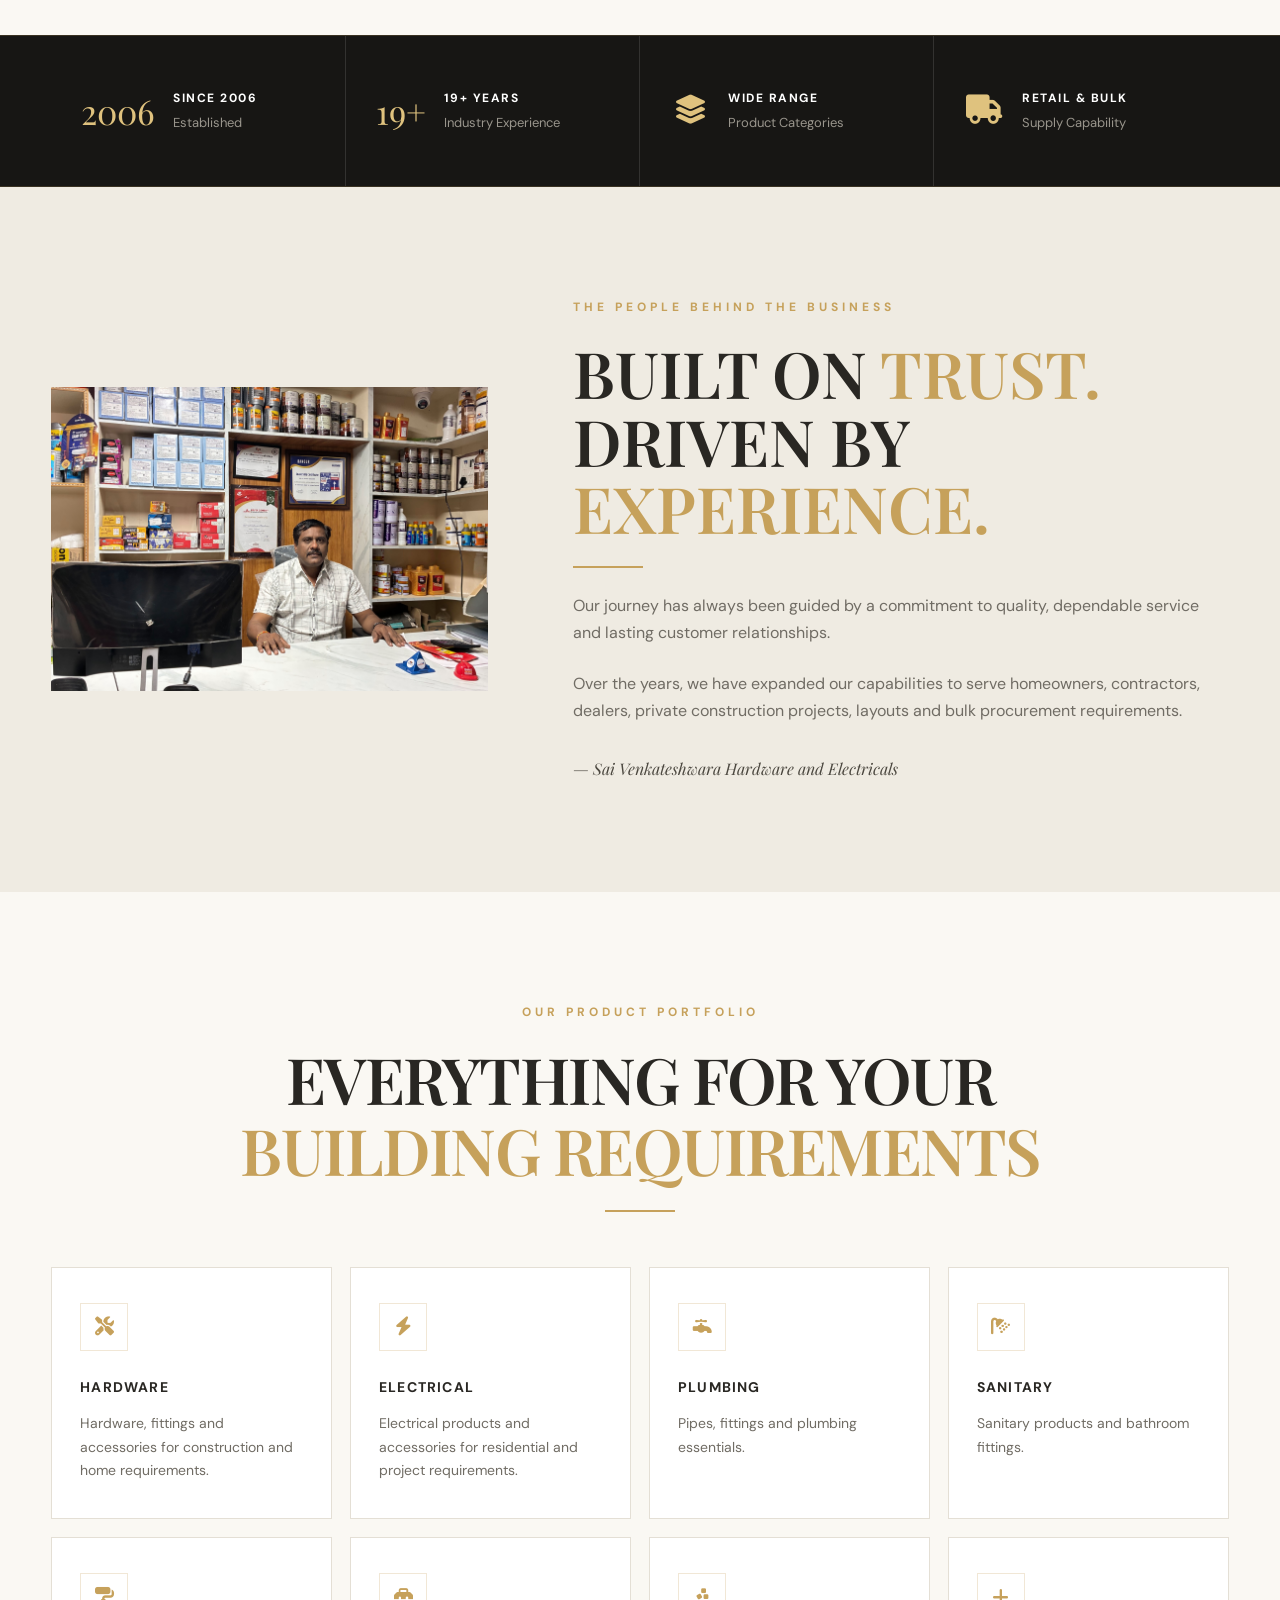
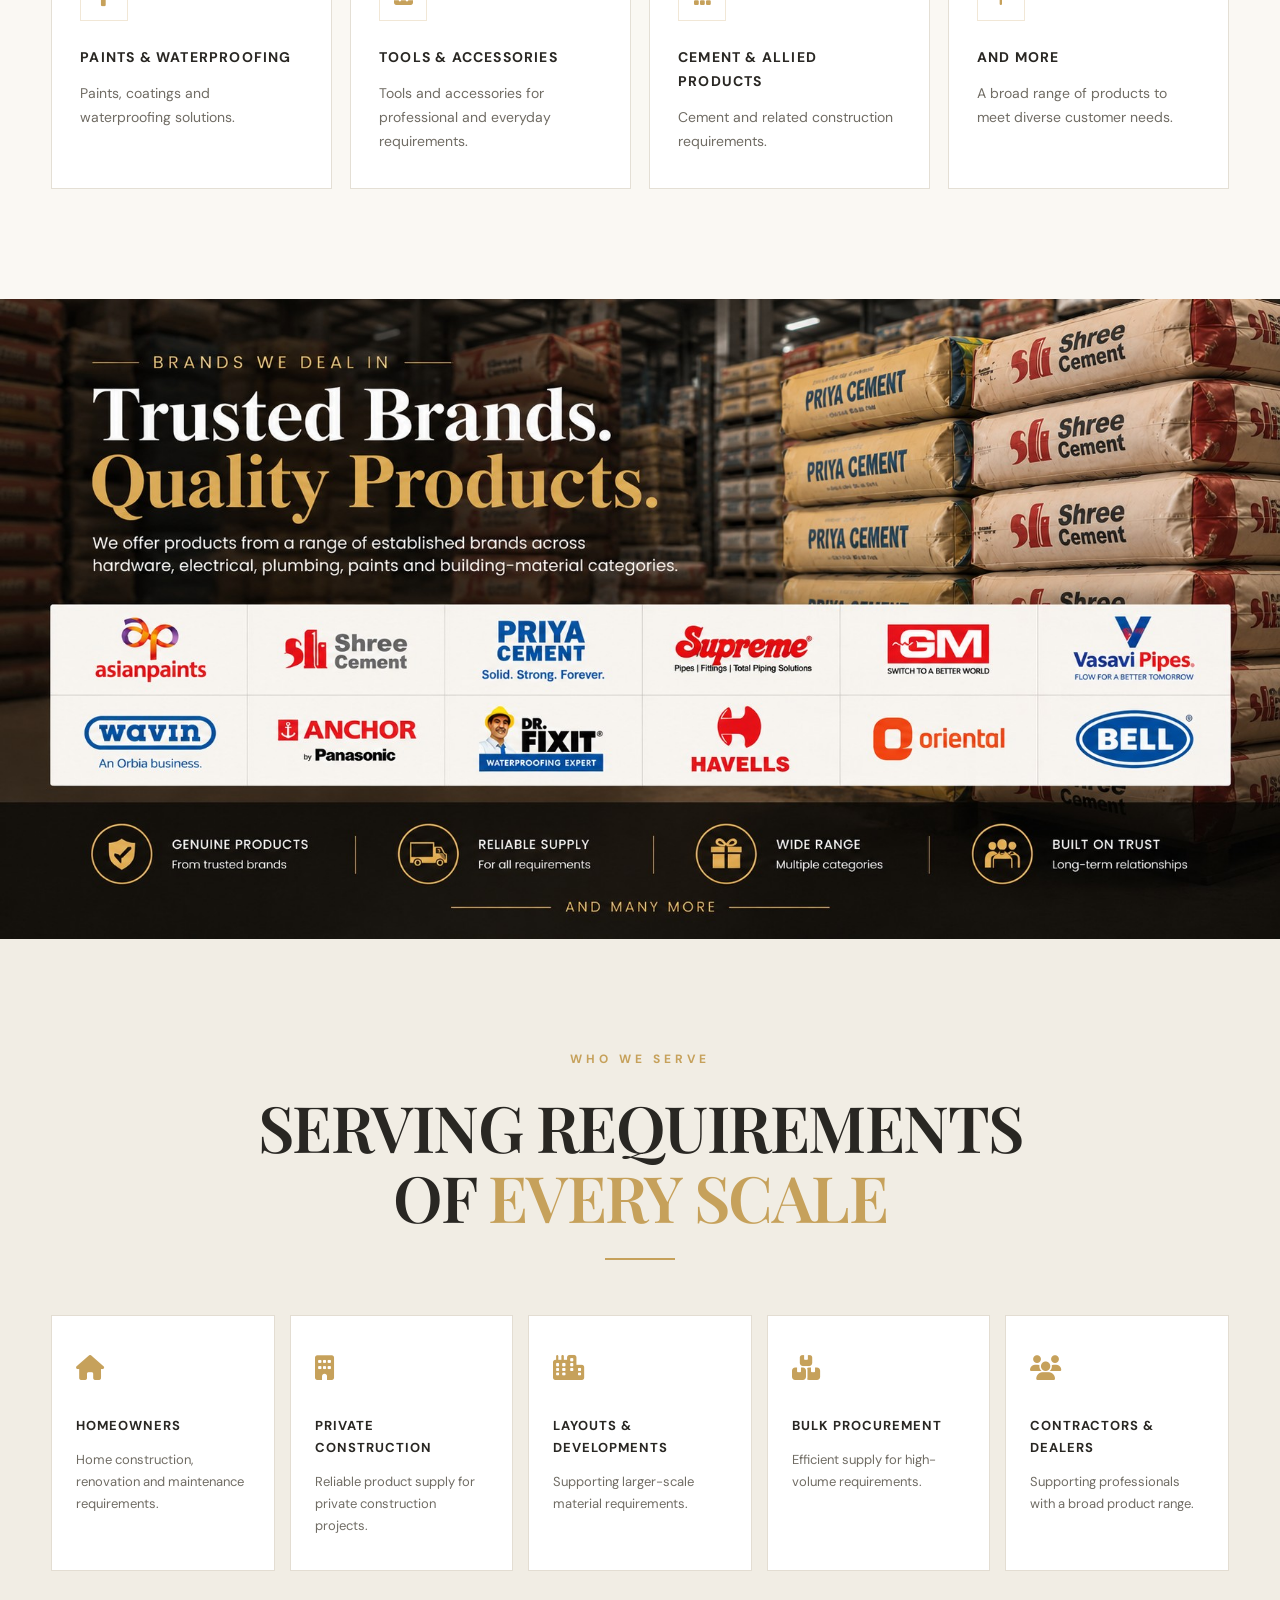
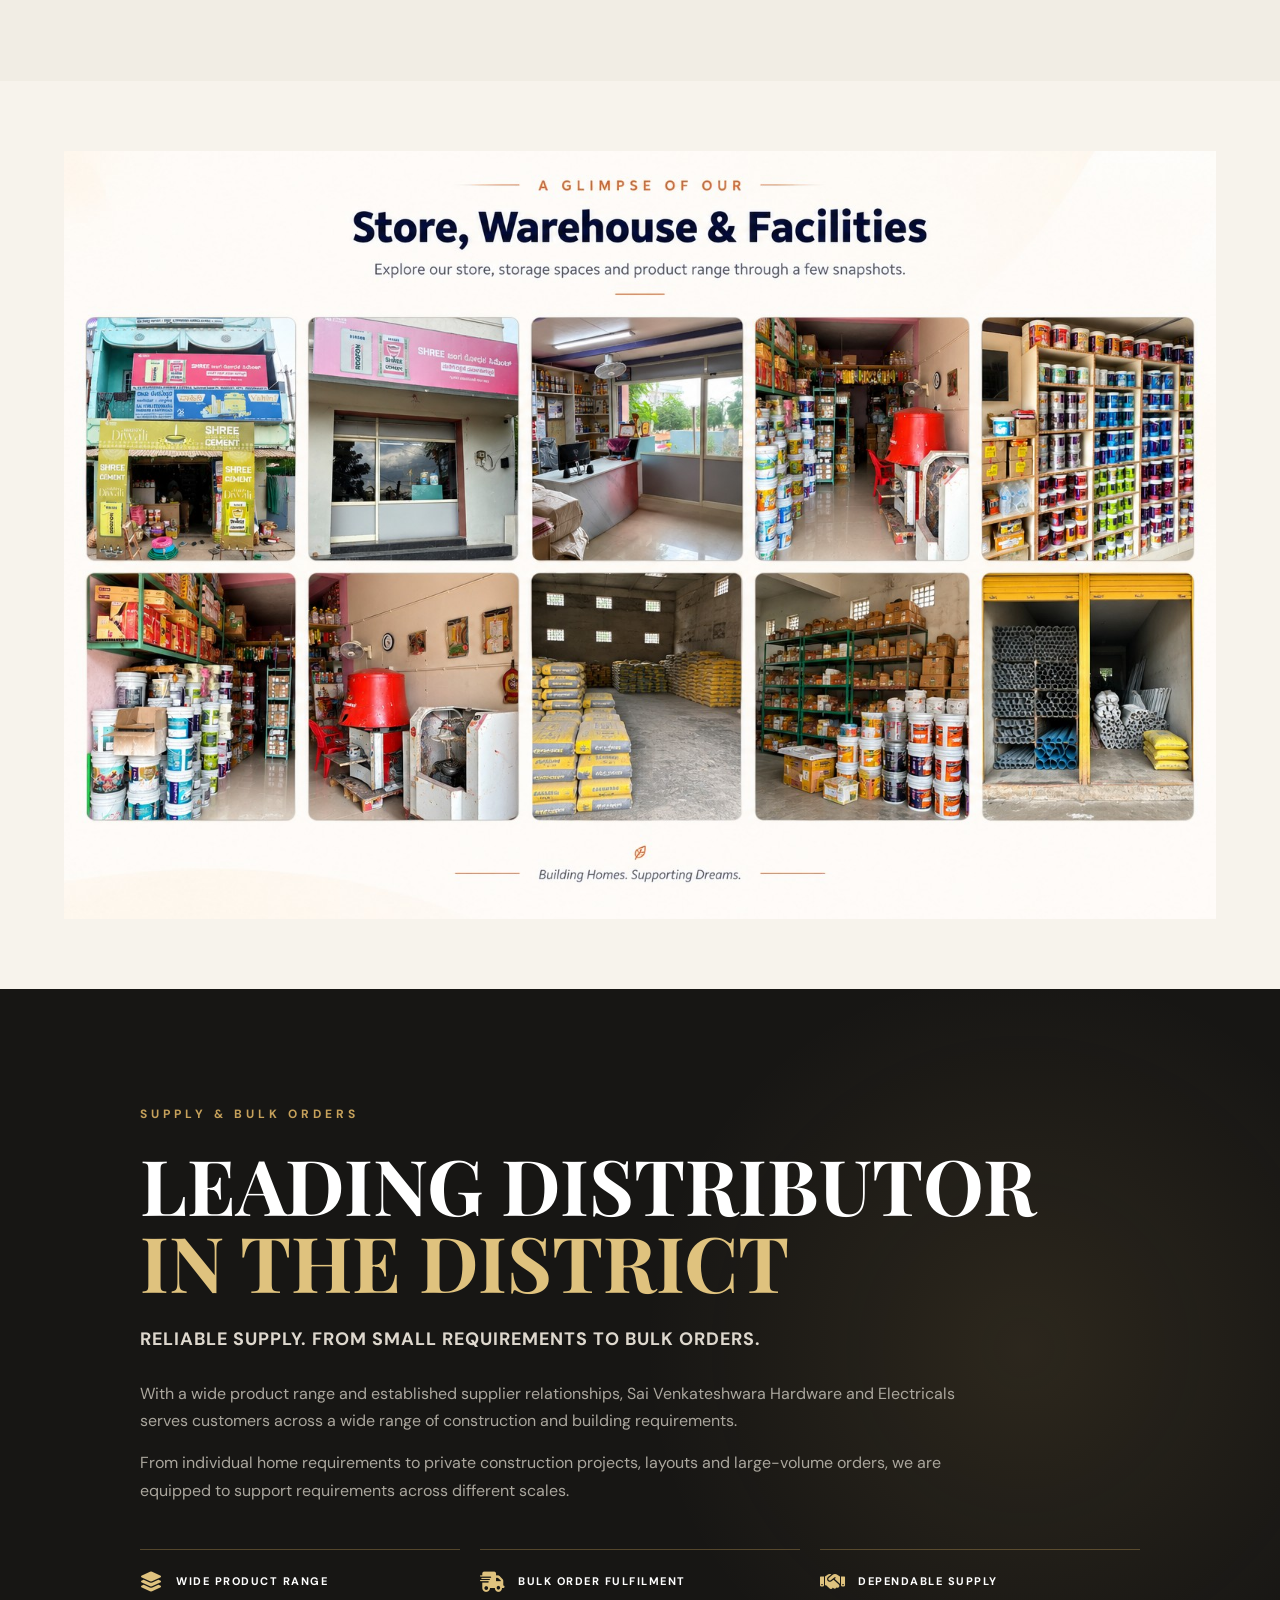
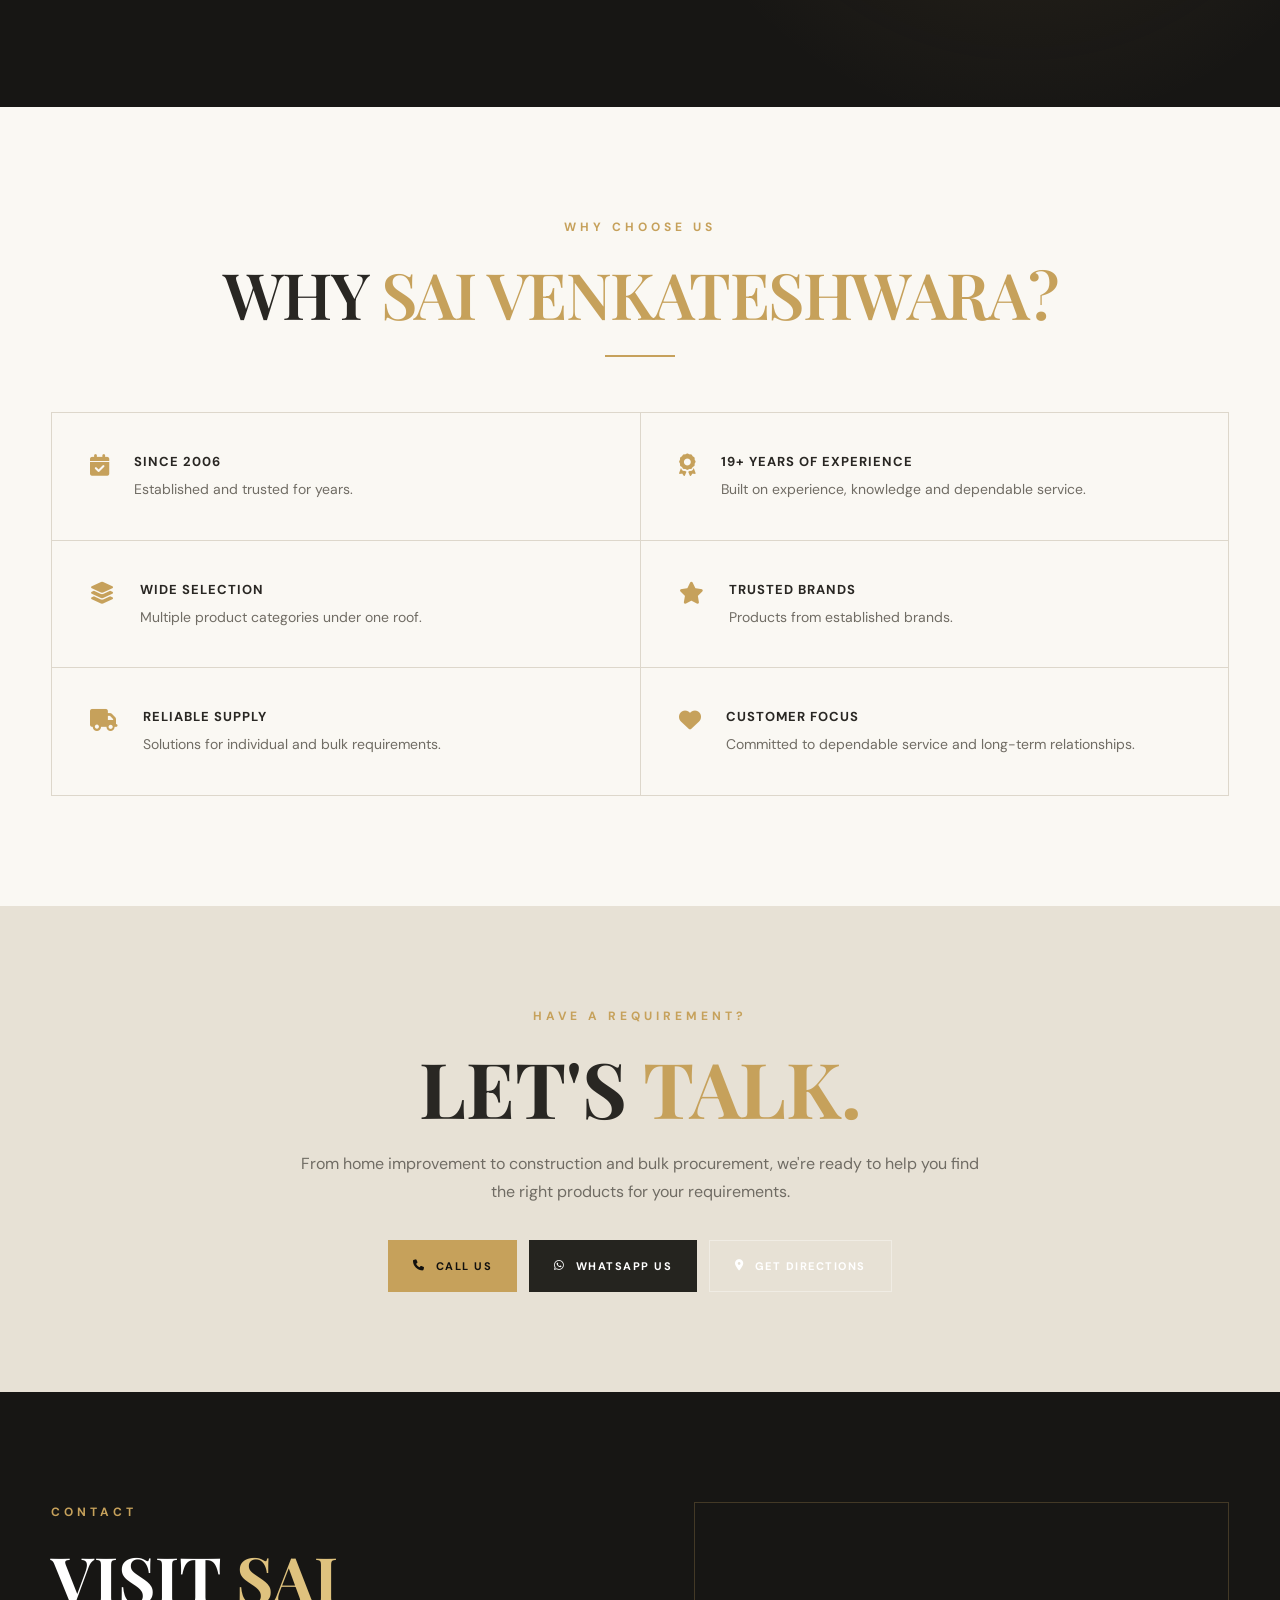
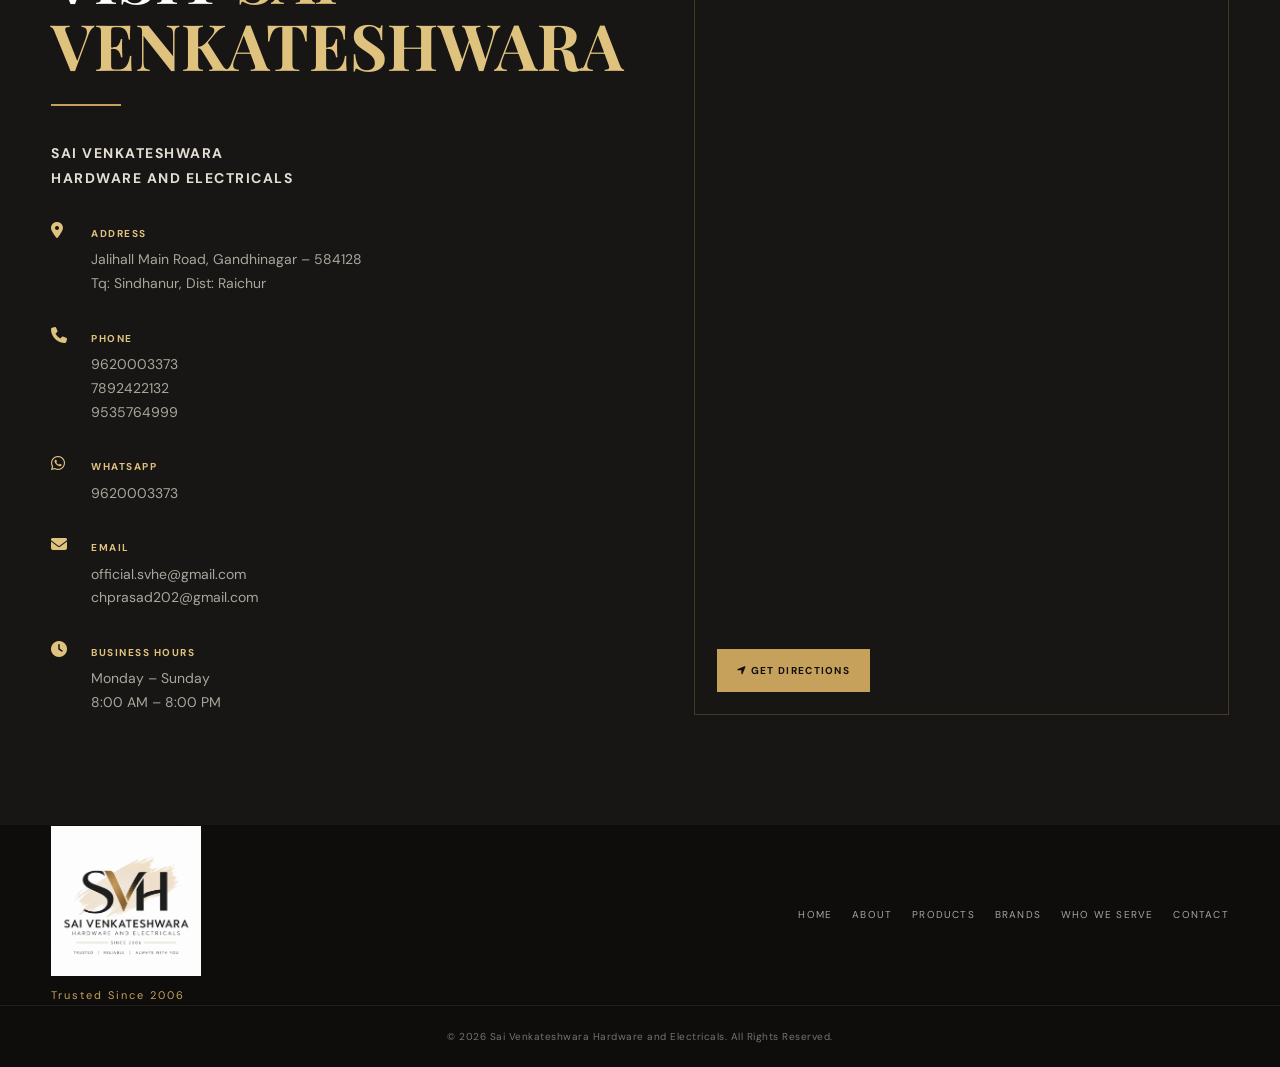
==== commit ccd149c4: "Update index.html" ====
--- a/index.html
+++ b/index.html
@@ -831,8 +831,8 @@
                                 </a>
                                 <br>
 
-                                <a href="tel:+917892422213">
-                                    7892422213
+                                <a href="tel:+917892422132">
+                                    7892422132
                                 </a>
                                 <br>
 
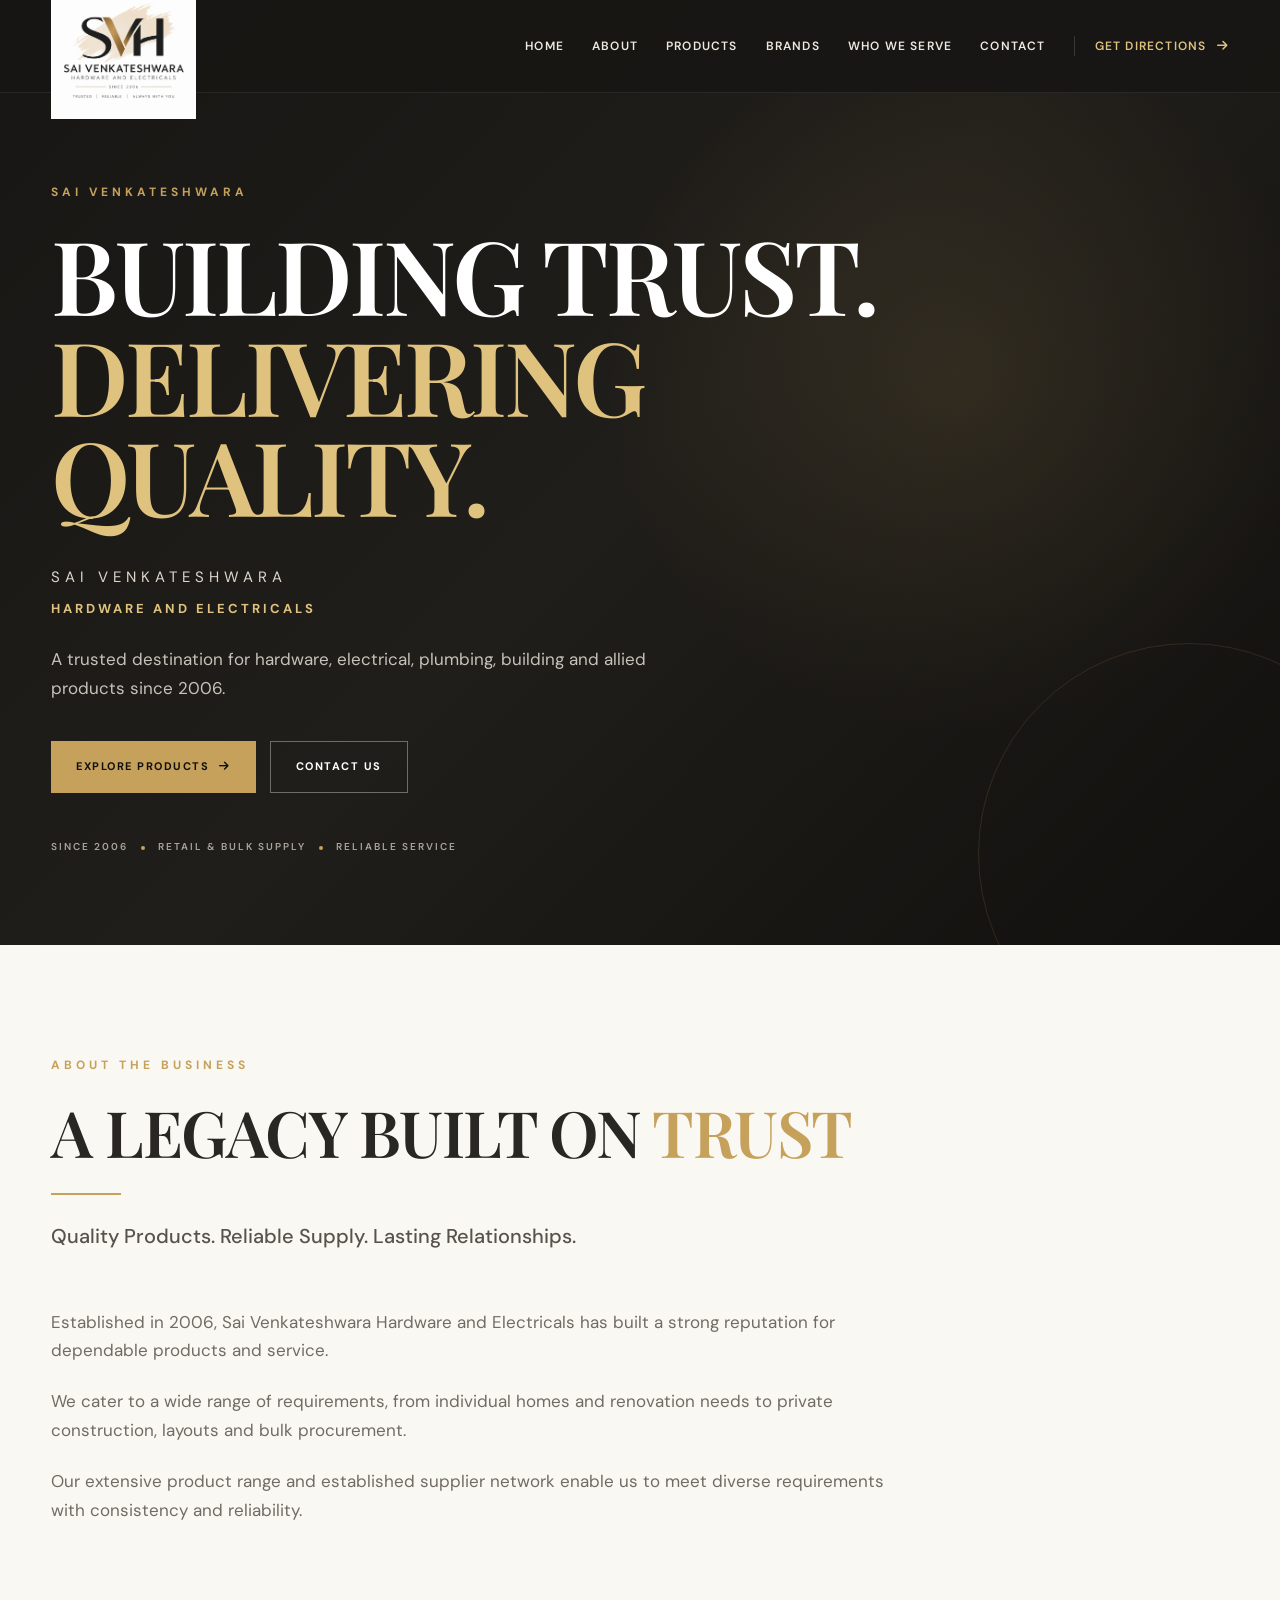
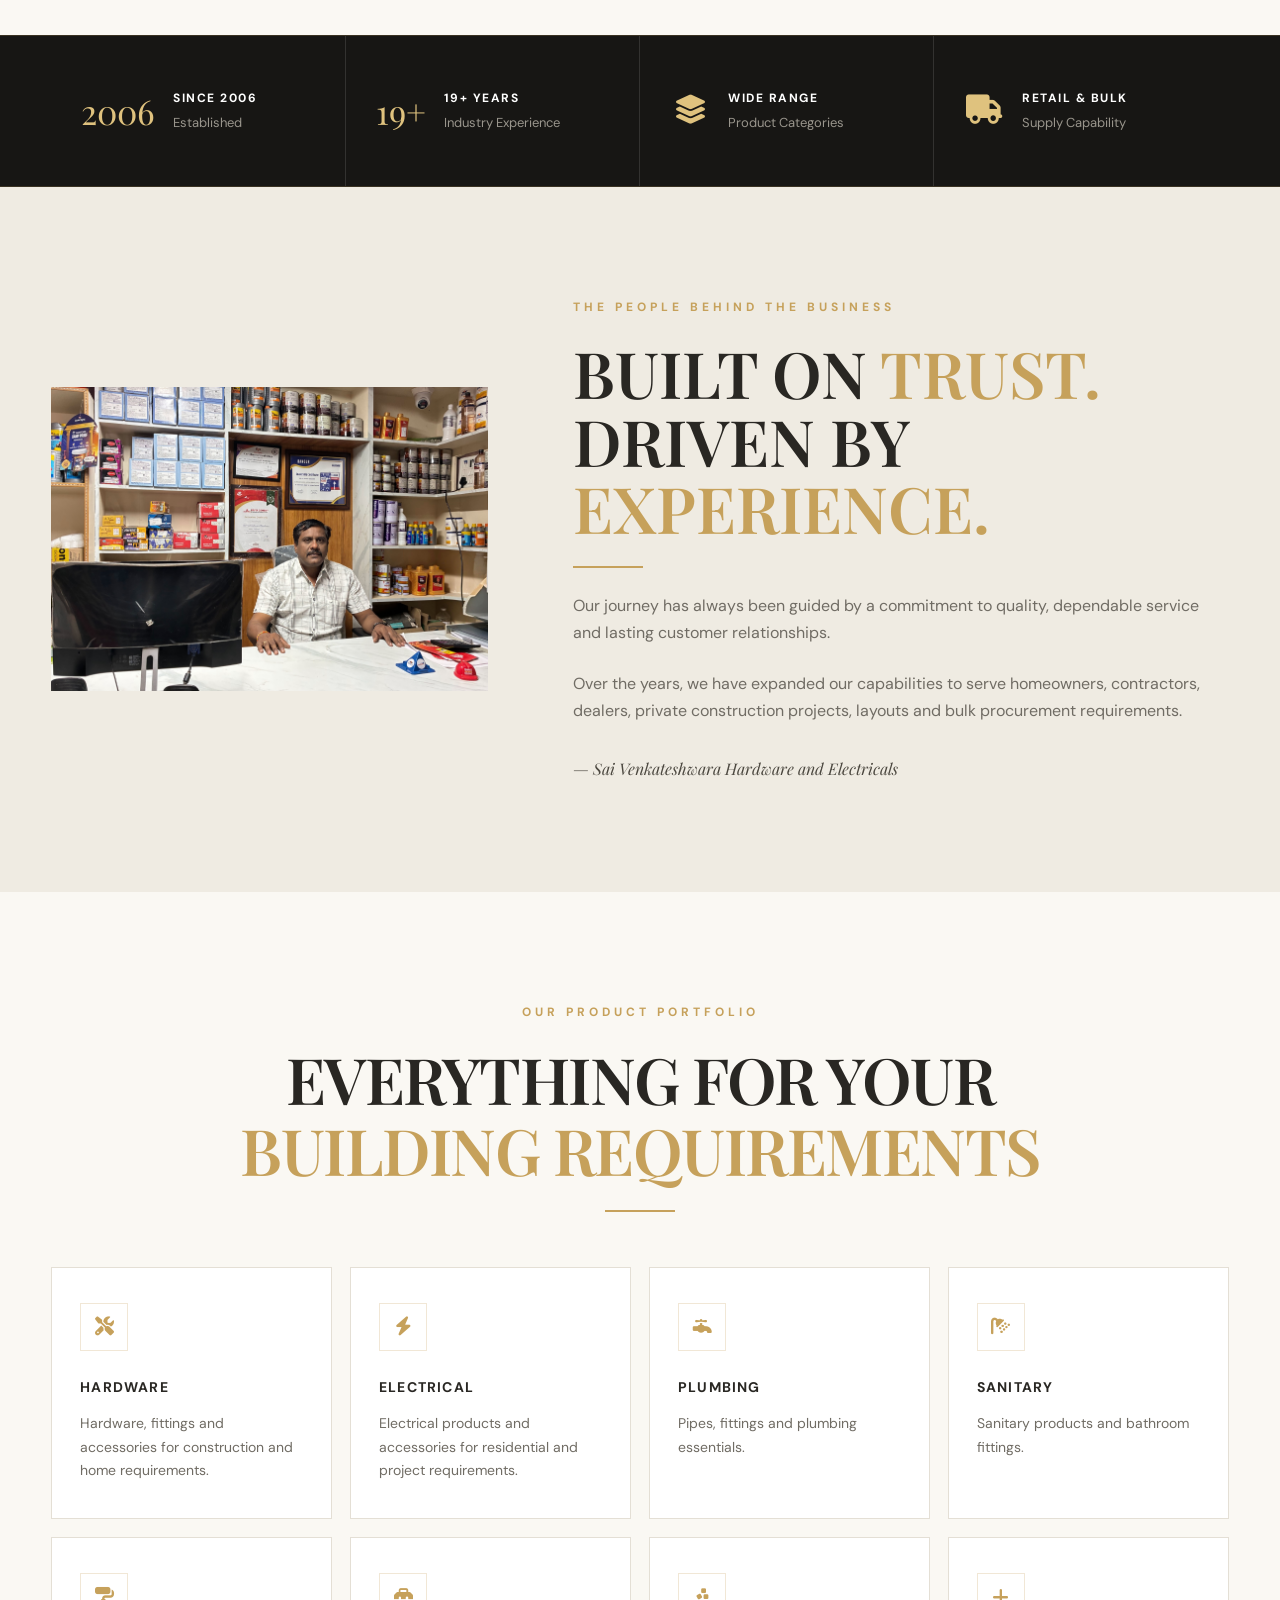
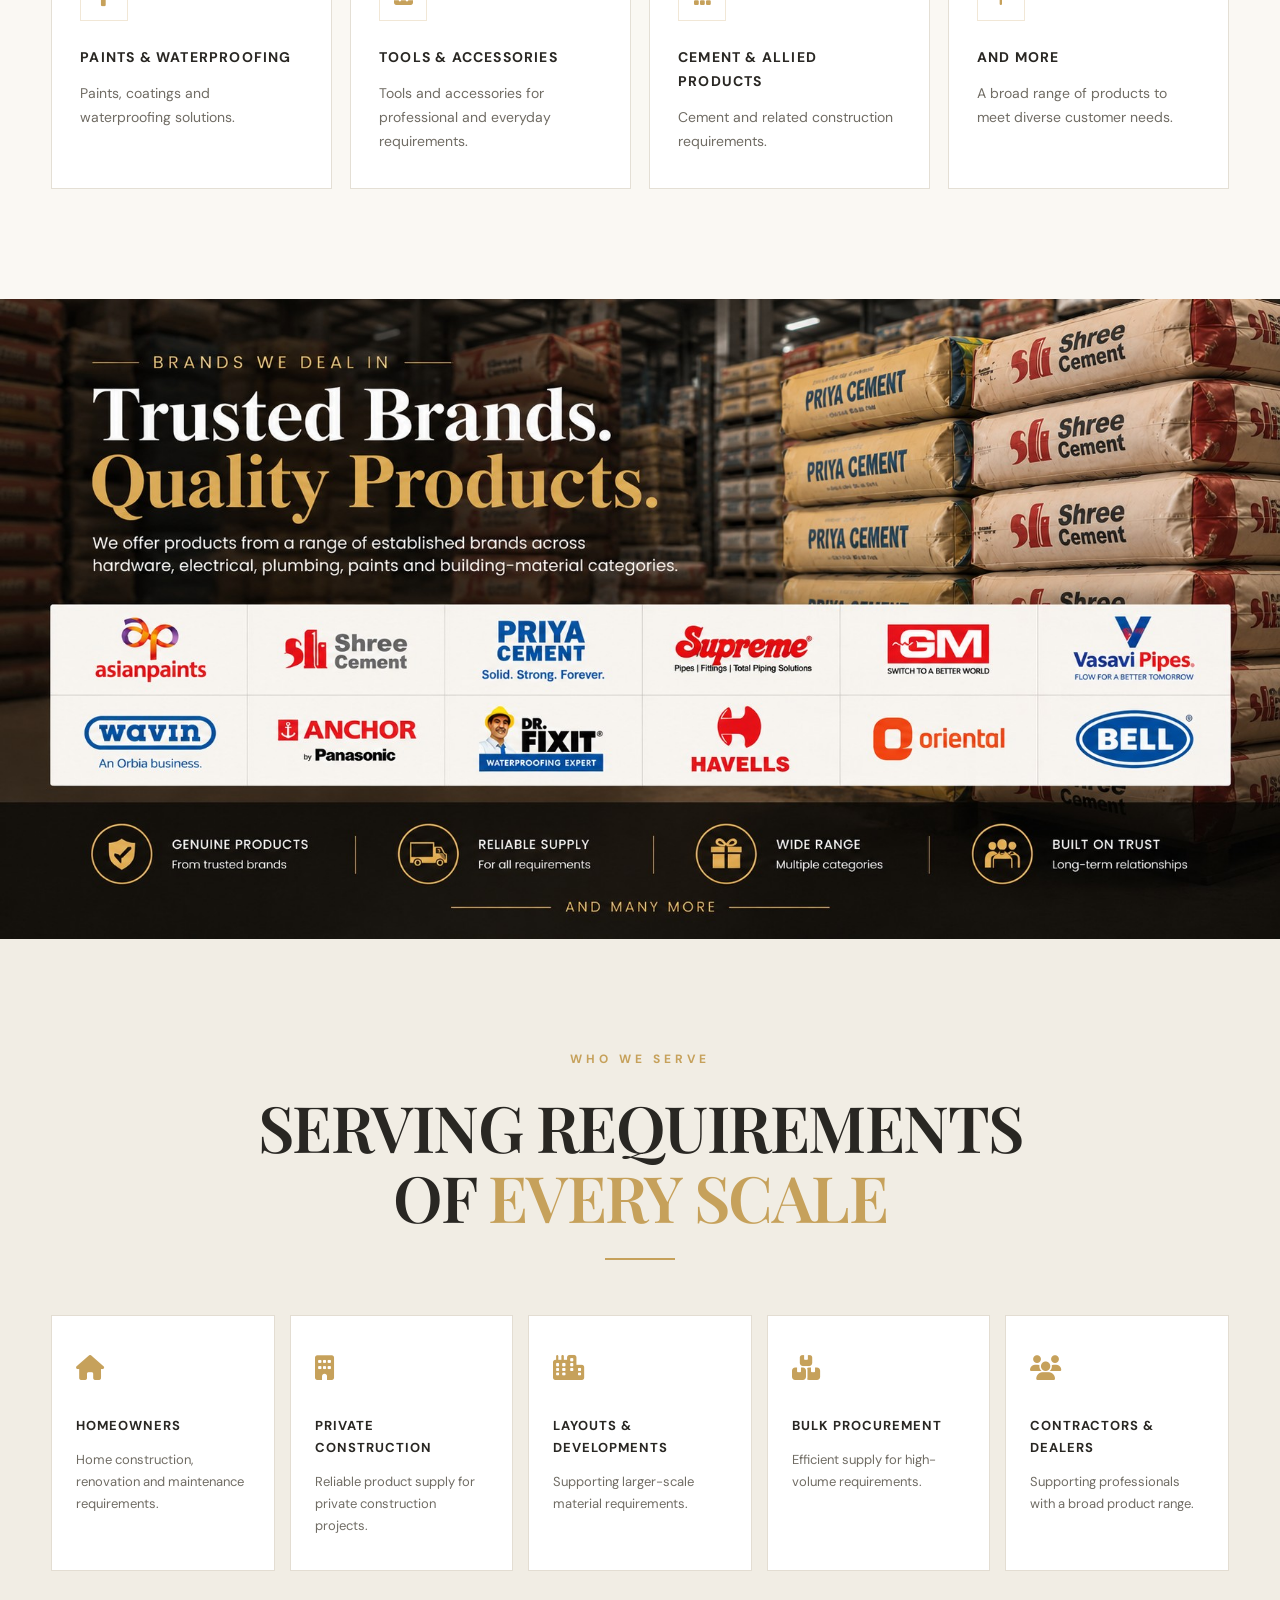
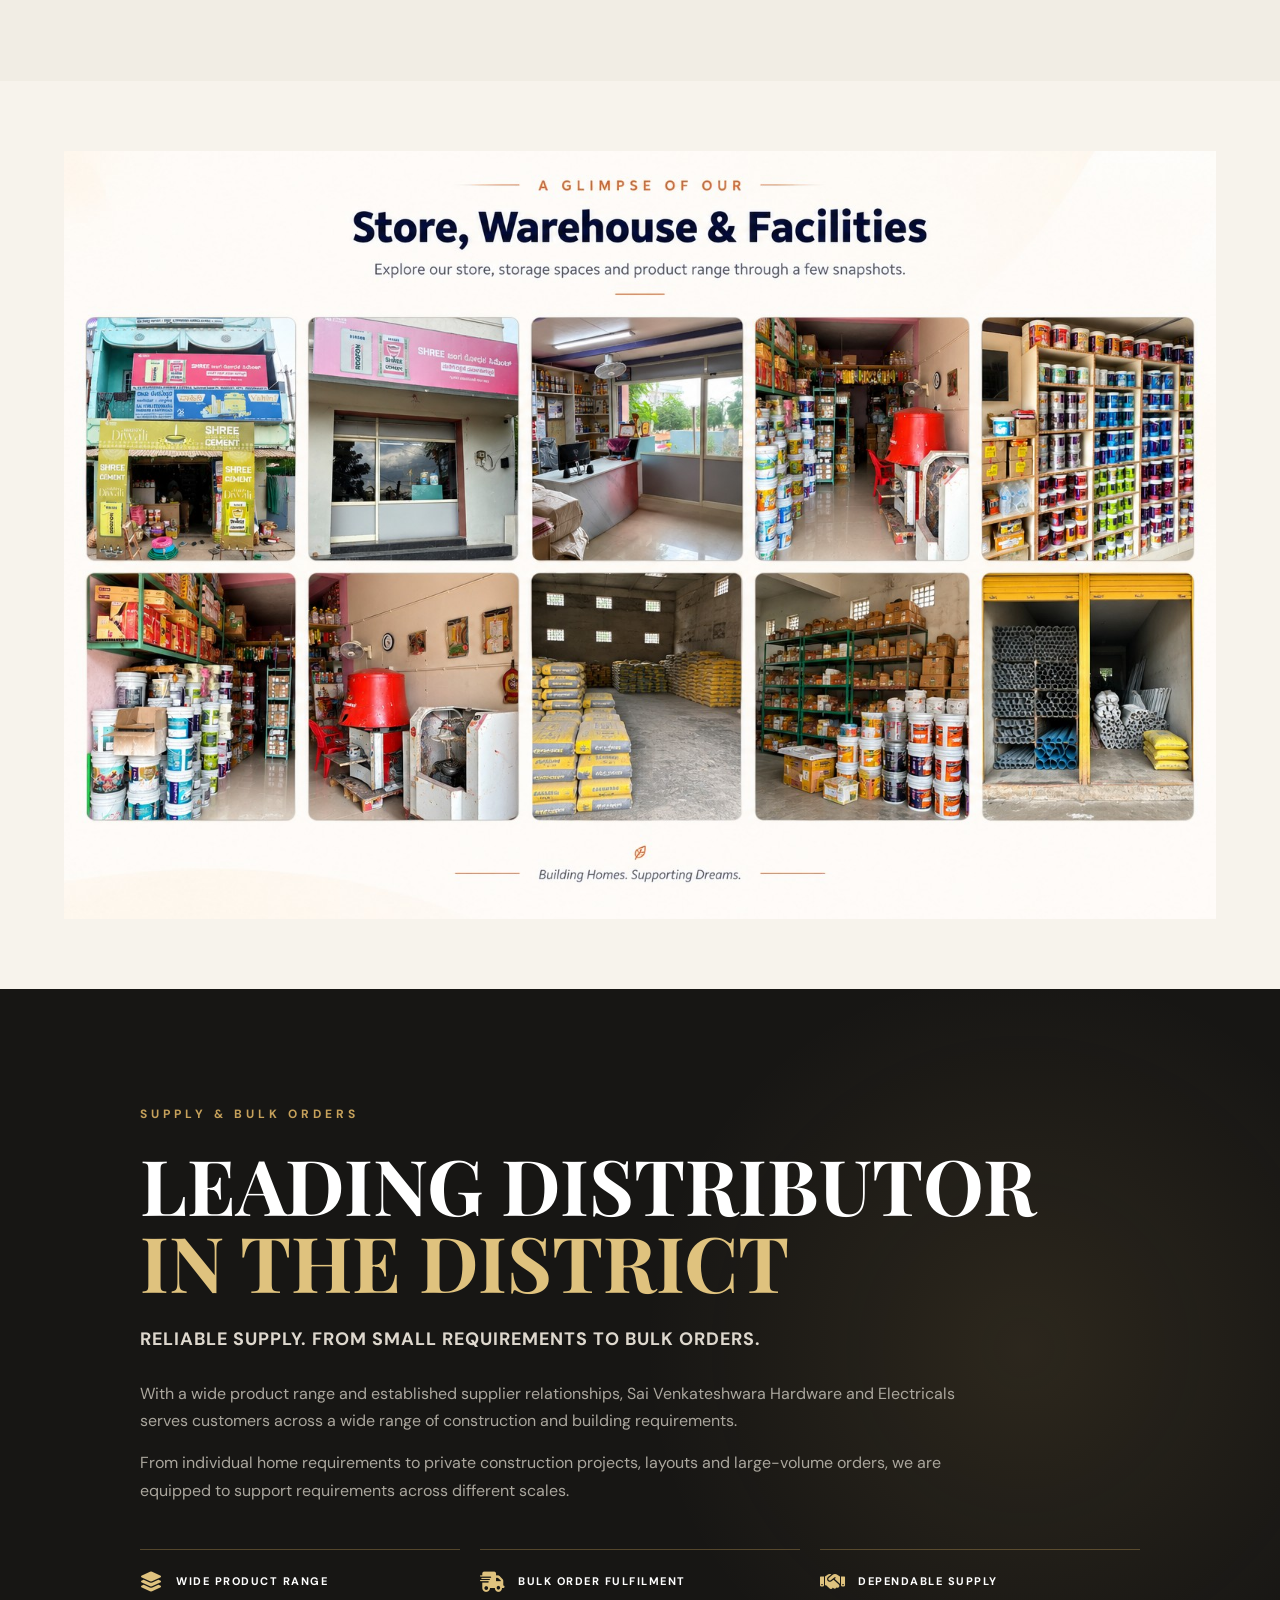
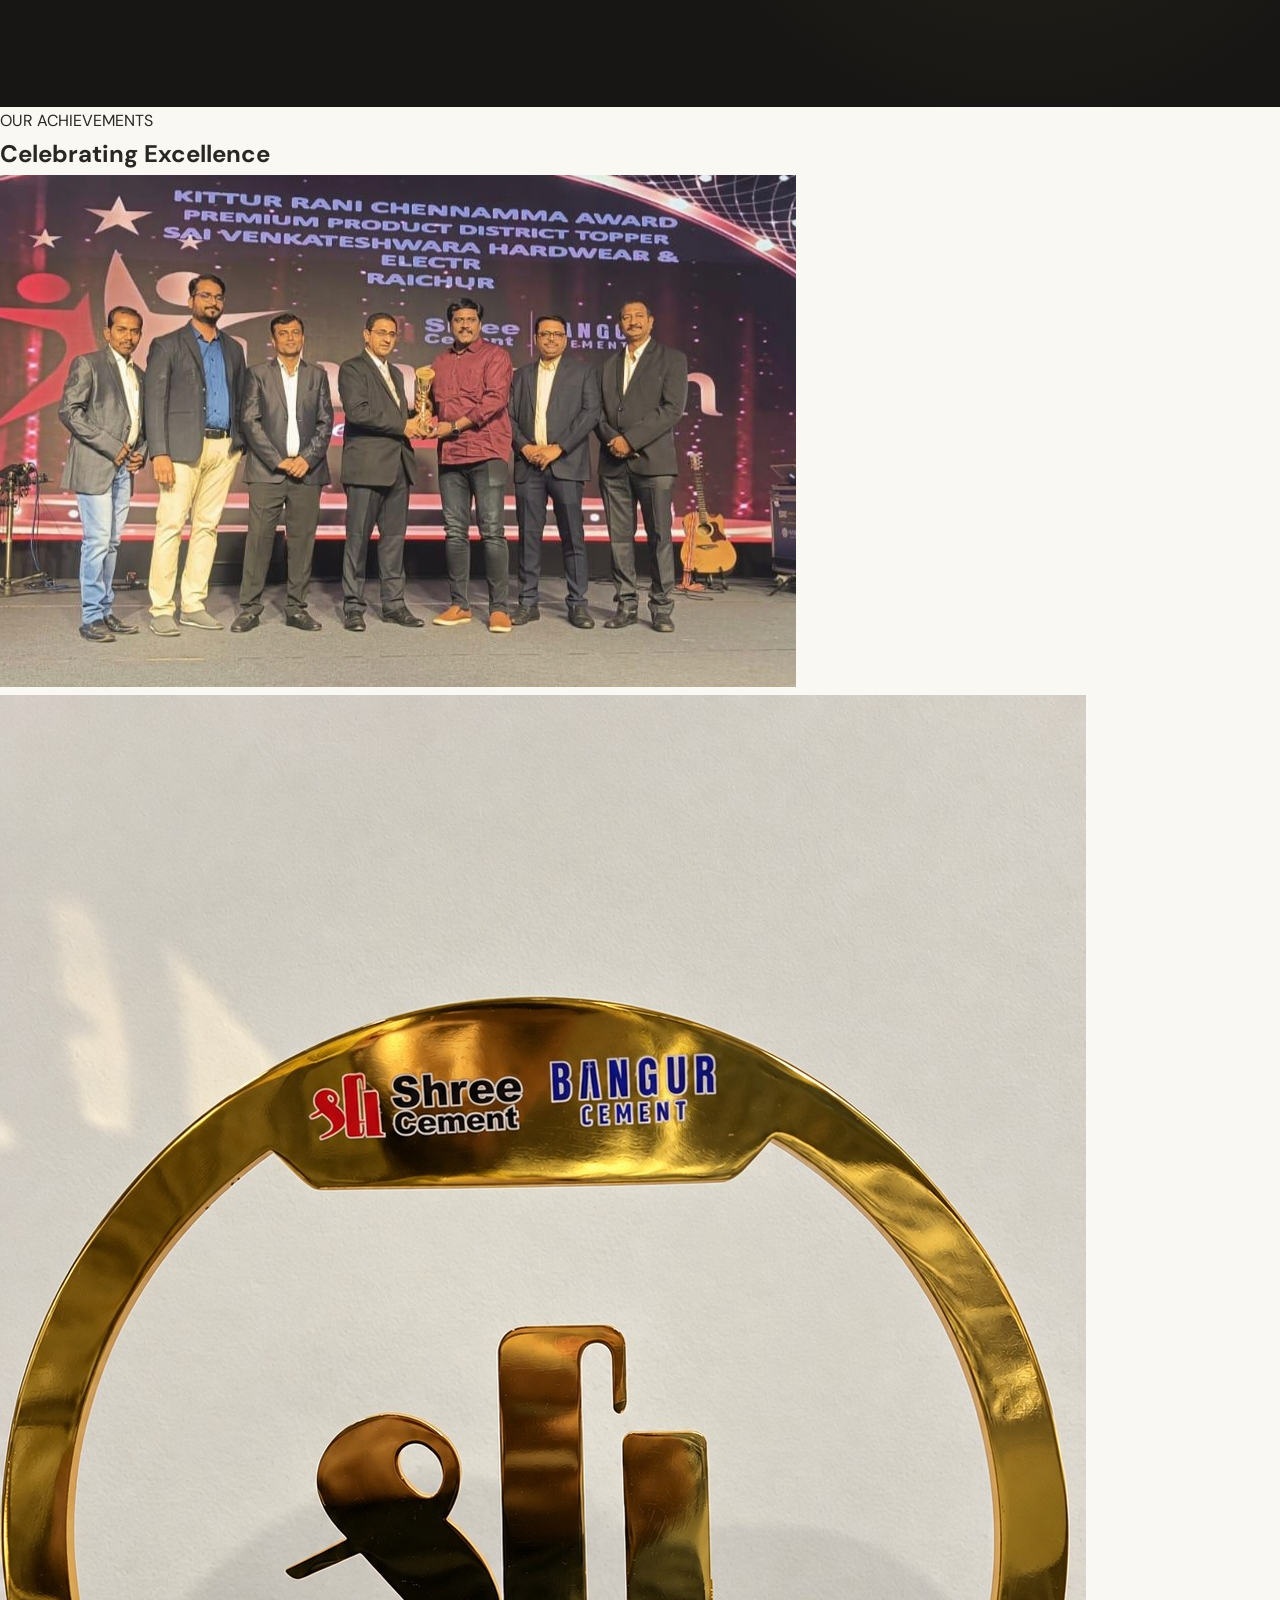
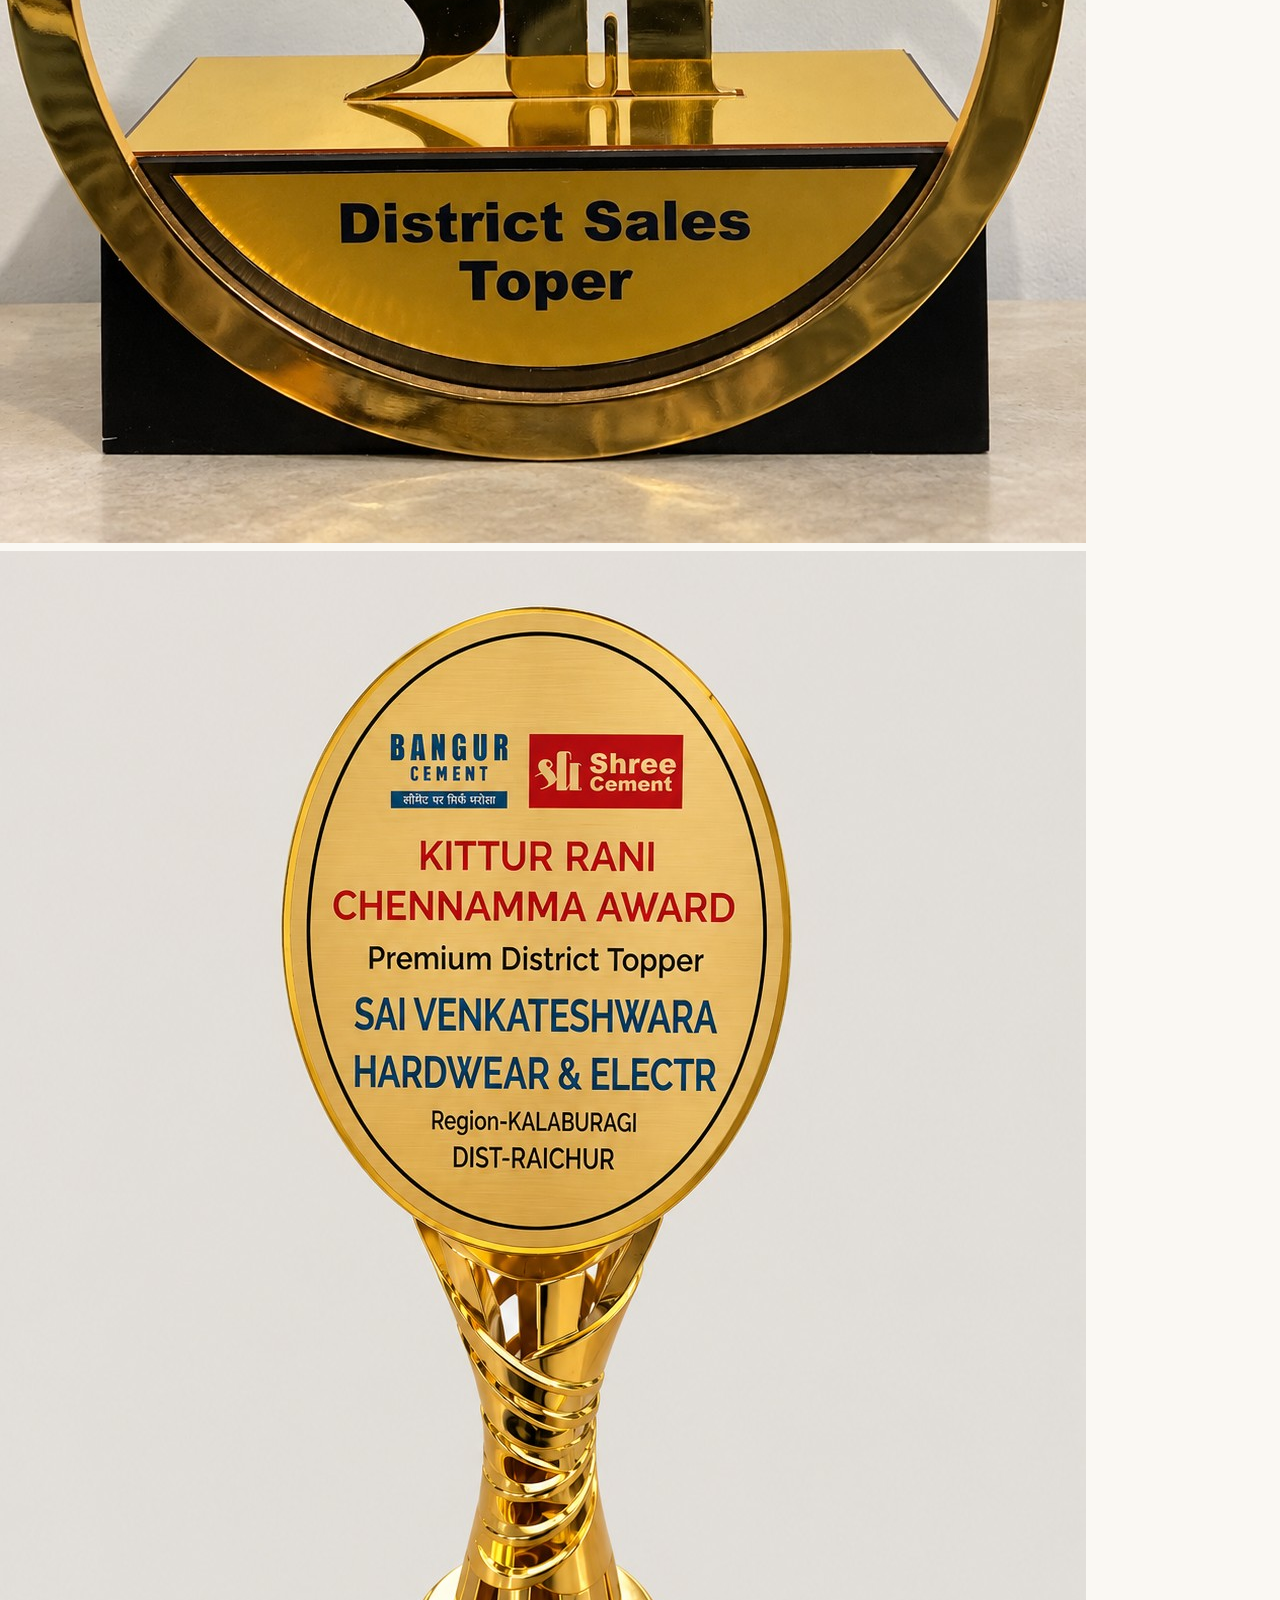
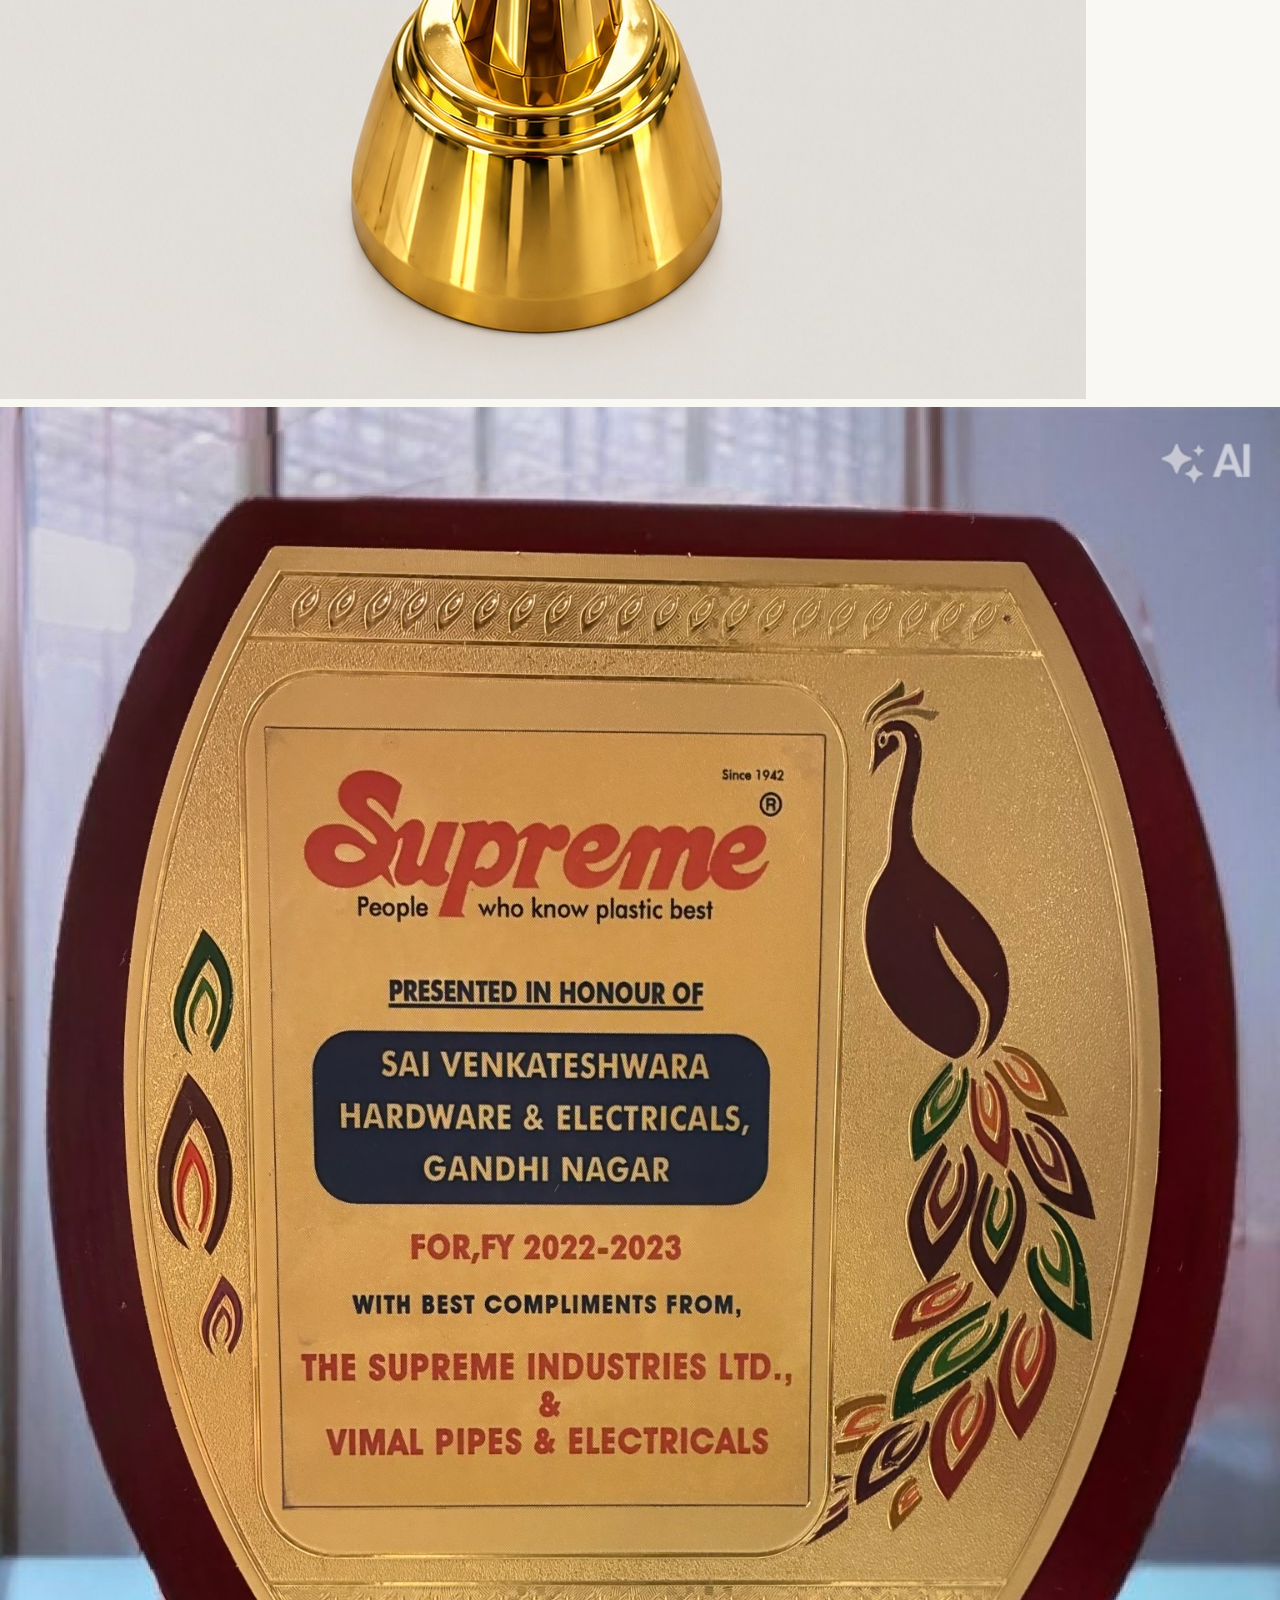
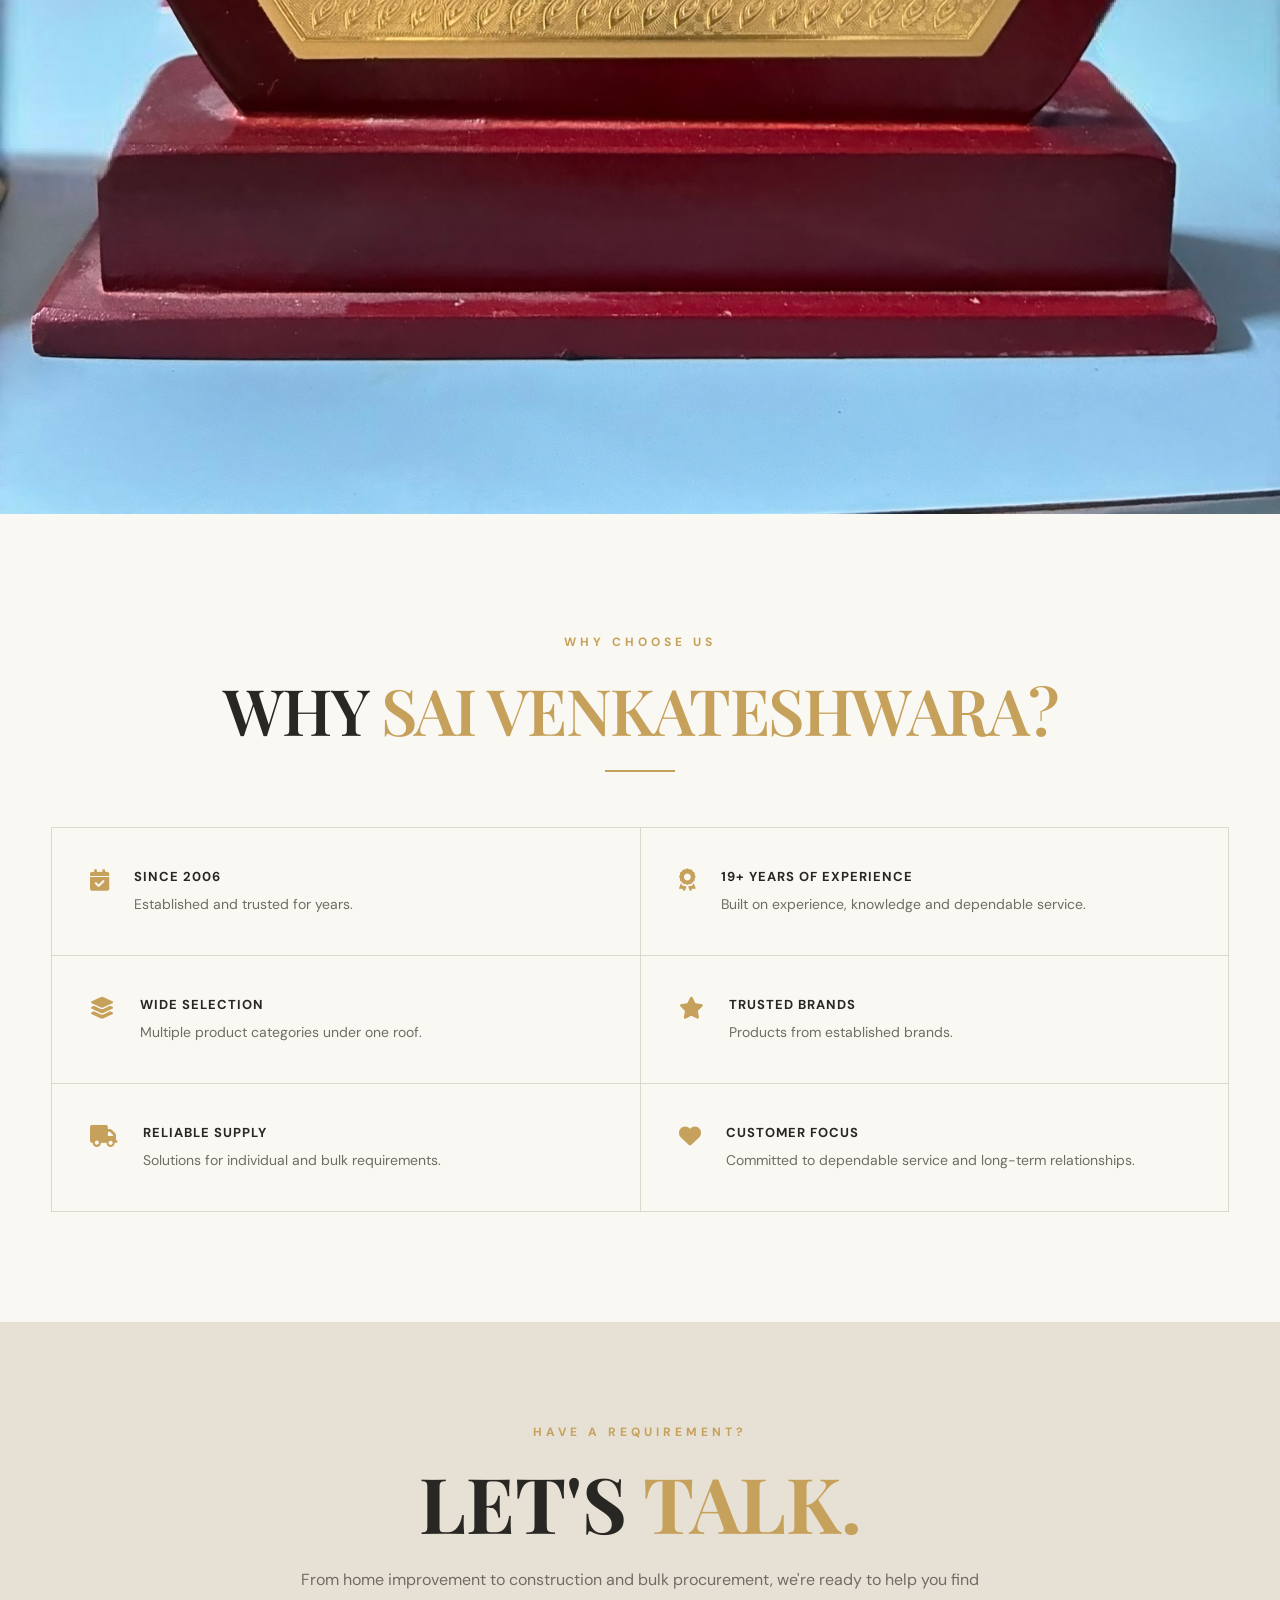
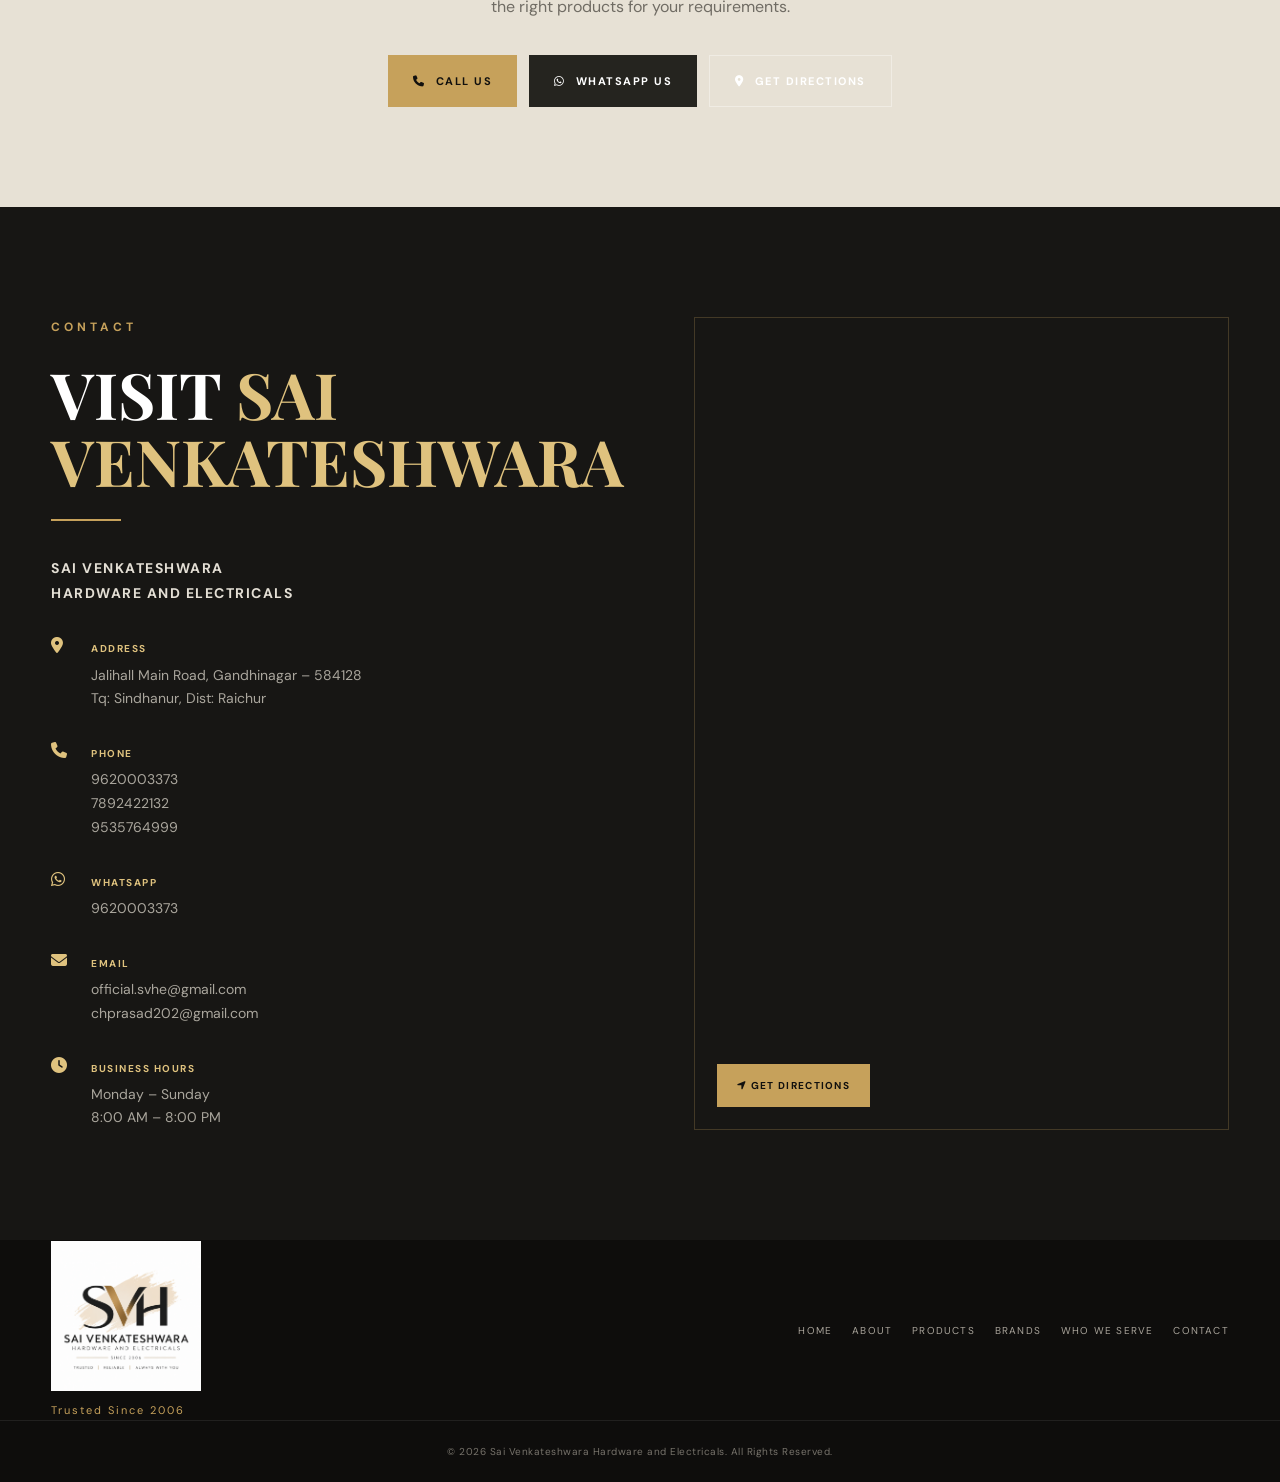
==== commit cee5d519: "Update index.html" ====
--- a/index.html
+++ b/index.html
@@ -613,6 +613,35 @@
             </div>
 
         </section>
+            <!-- ACHIEVEMENTS -->
+<section class="achievement-section">
+
+    <div class="achievement-heading">
+        <span>OUR ACHIEVEMENTS</span>
+        <h2>Celebrating Excellence</h2>
+    </div>
+
+    <div class="achievement-grid">
+
+        <div class="achievement-item">
+            <img src="Images/award1stage.jpeg" alt="Award and Achievement">
+        </div>
+
+        <div class="achievement-item">
+            <img src="Images/disttopper2.jpg" alt="Achievement">
+        </div>
+
+        <div class="achievement-item">
+            <img src="Images/disttopper3.jpg" alt="Achievement">
+        </div>
+
+        <div class="achievement-item">
+            <img src="Images/disttopper4.jpeg" alt="Achievement">
+        </div>
+
+    </div>
+
+</section>
 
 
         <!-- ================= WHY CHOOSE US ================= -->
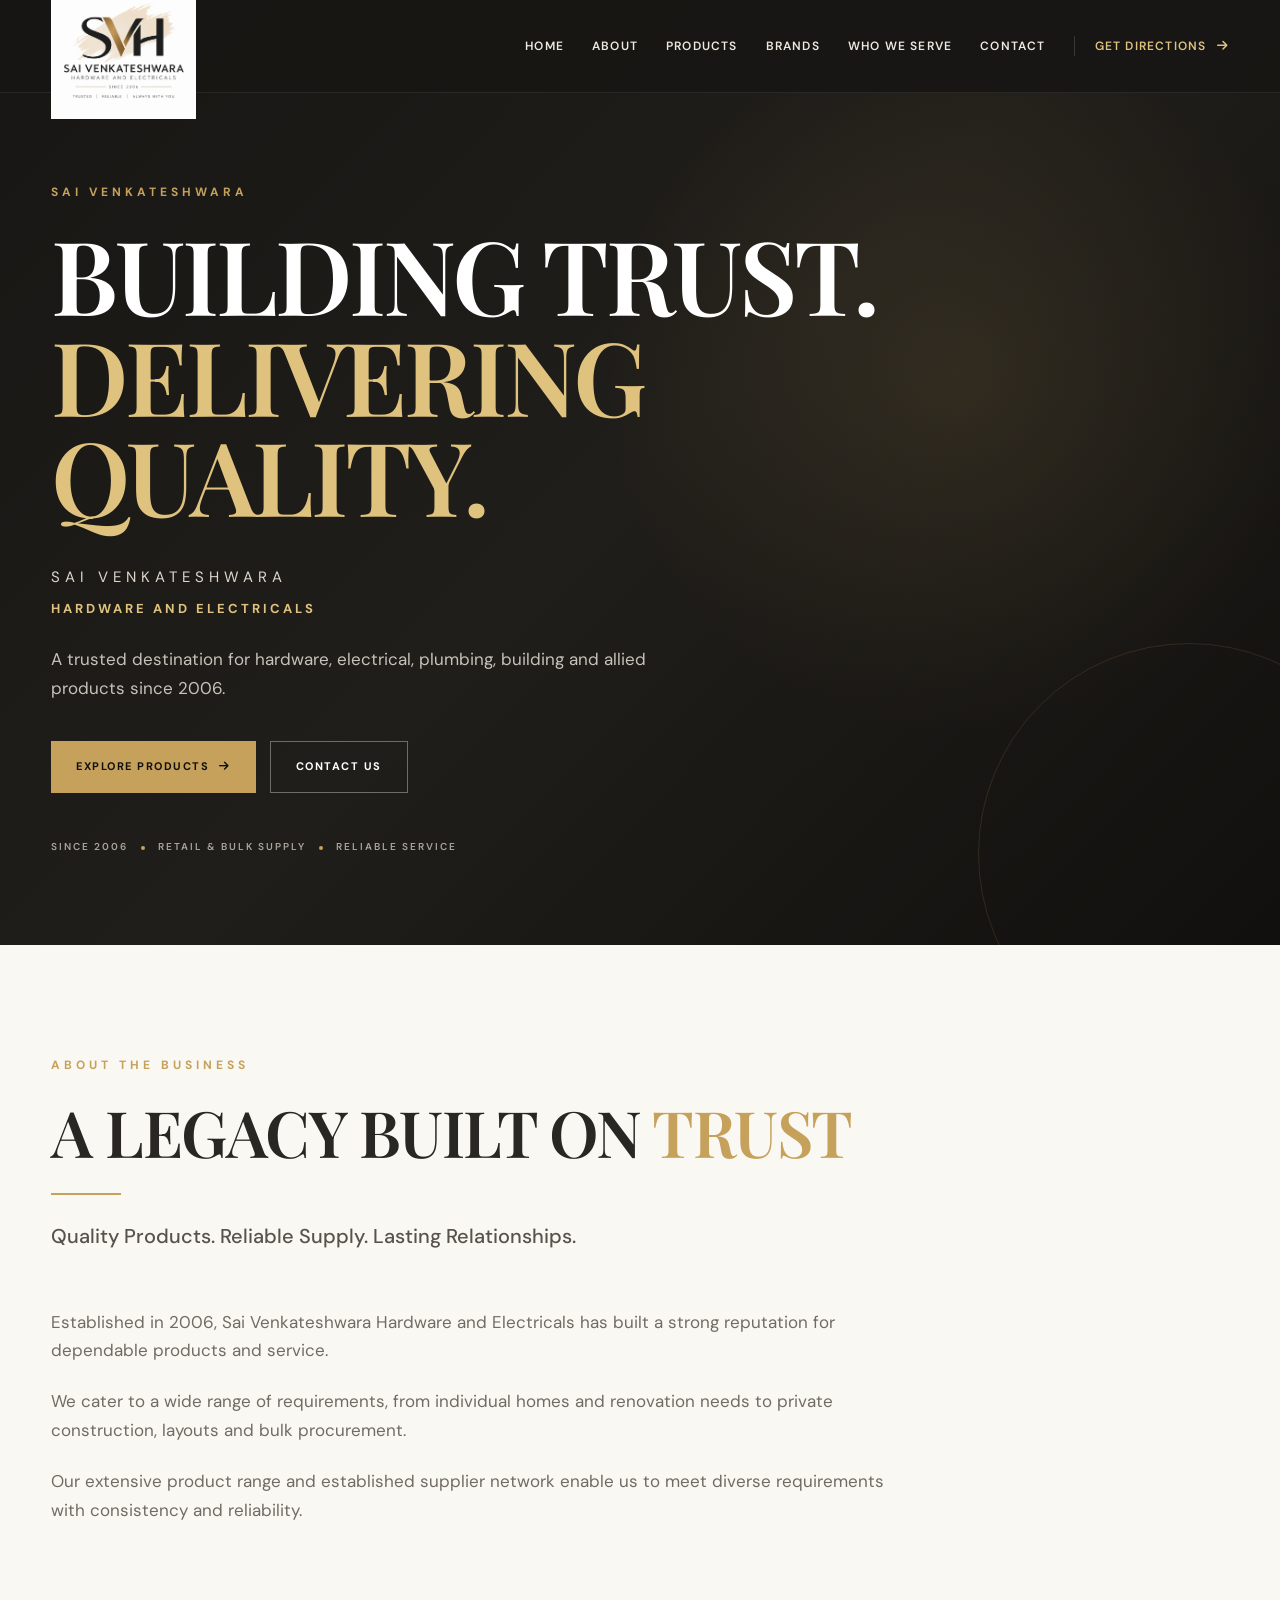
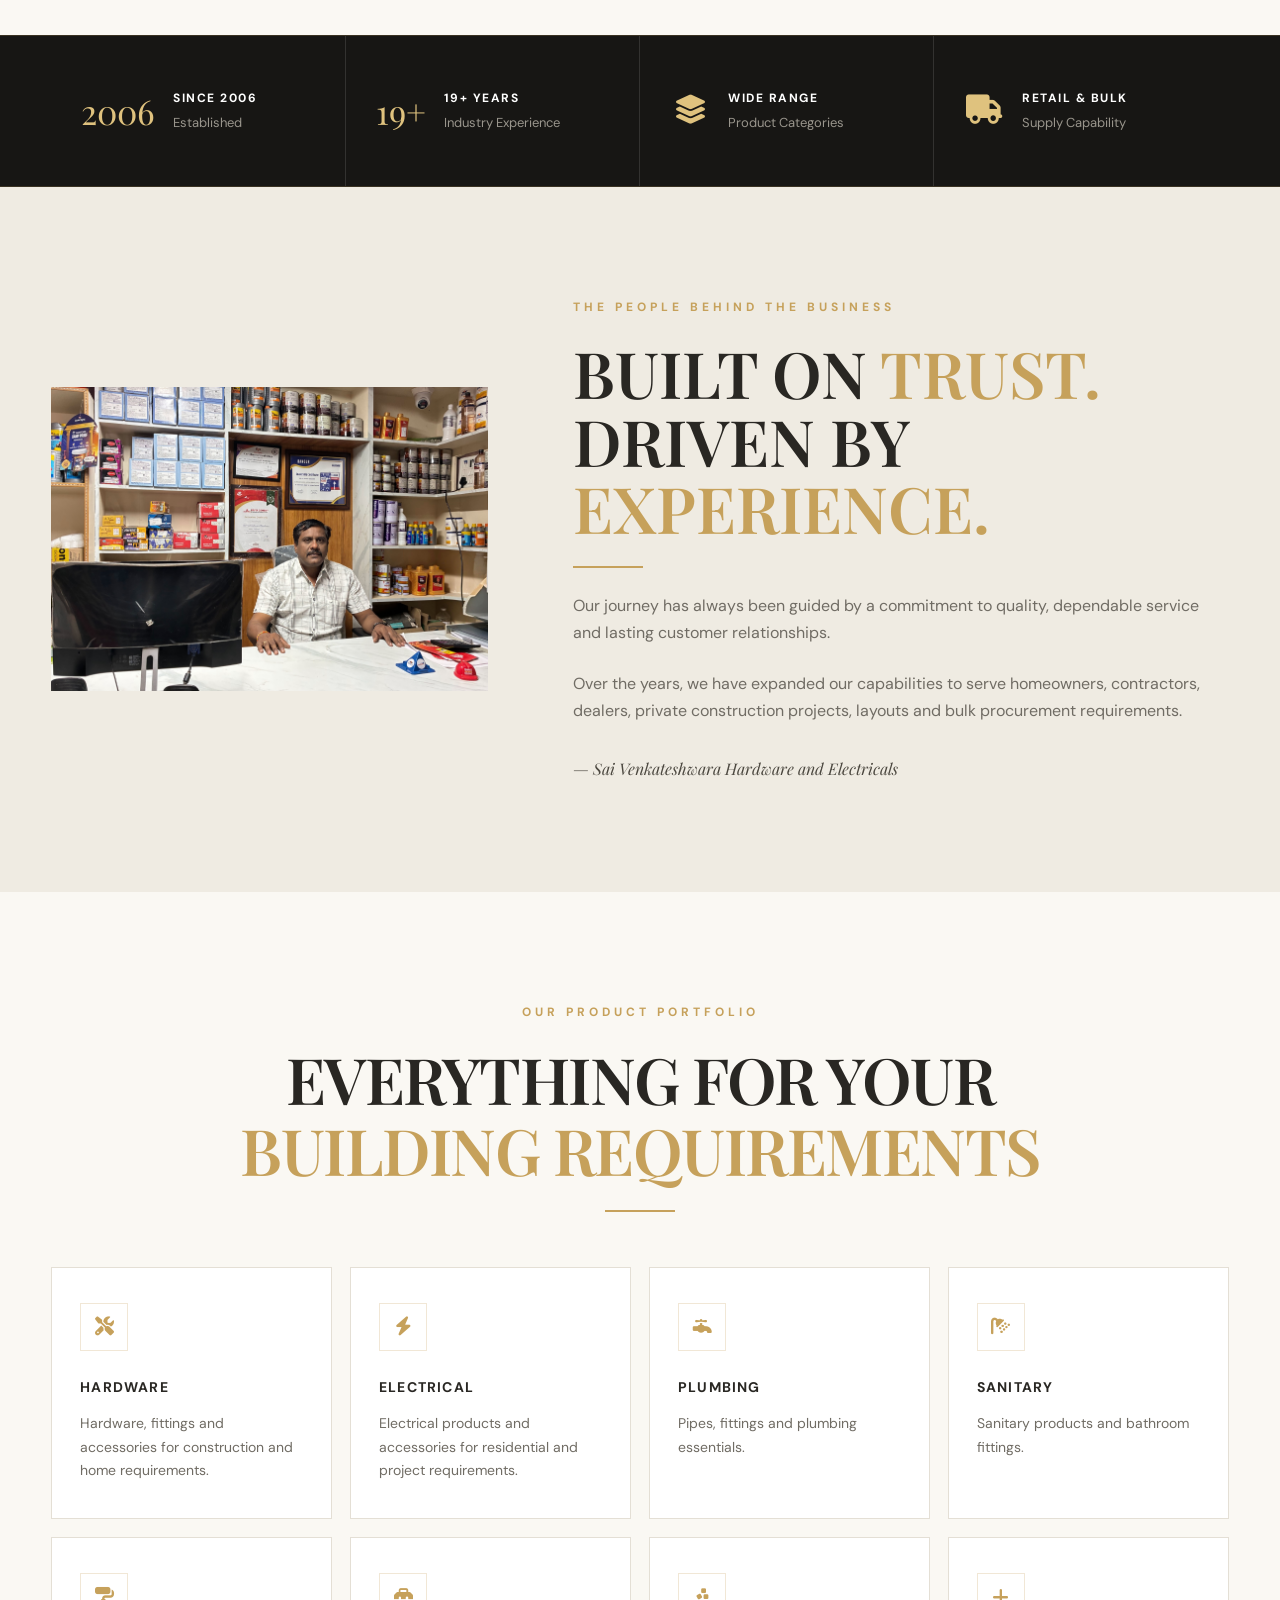
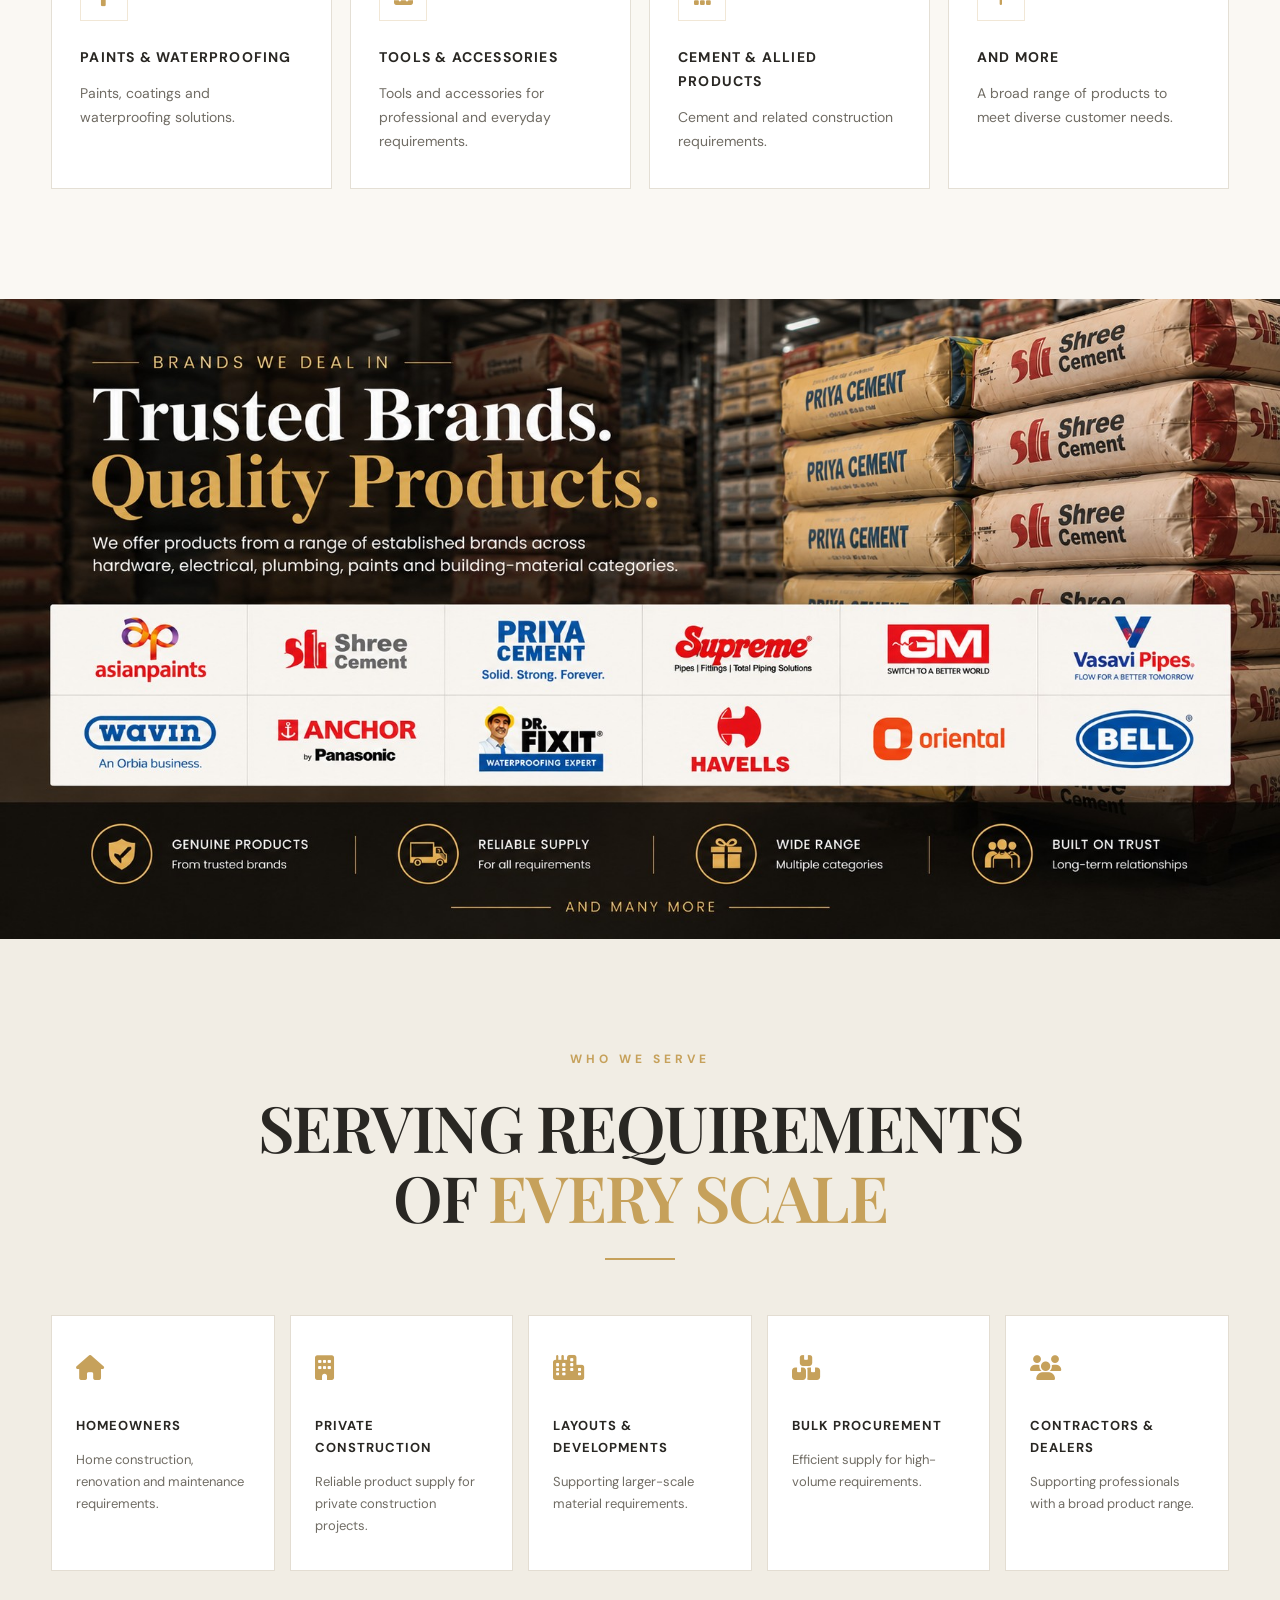
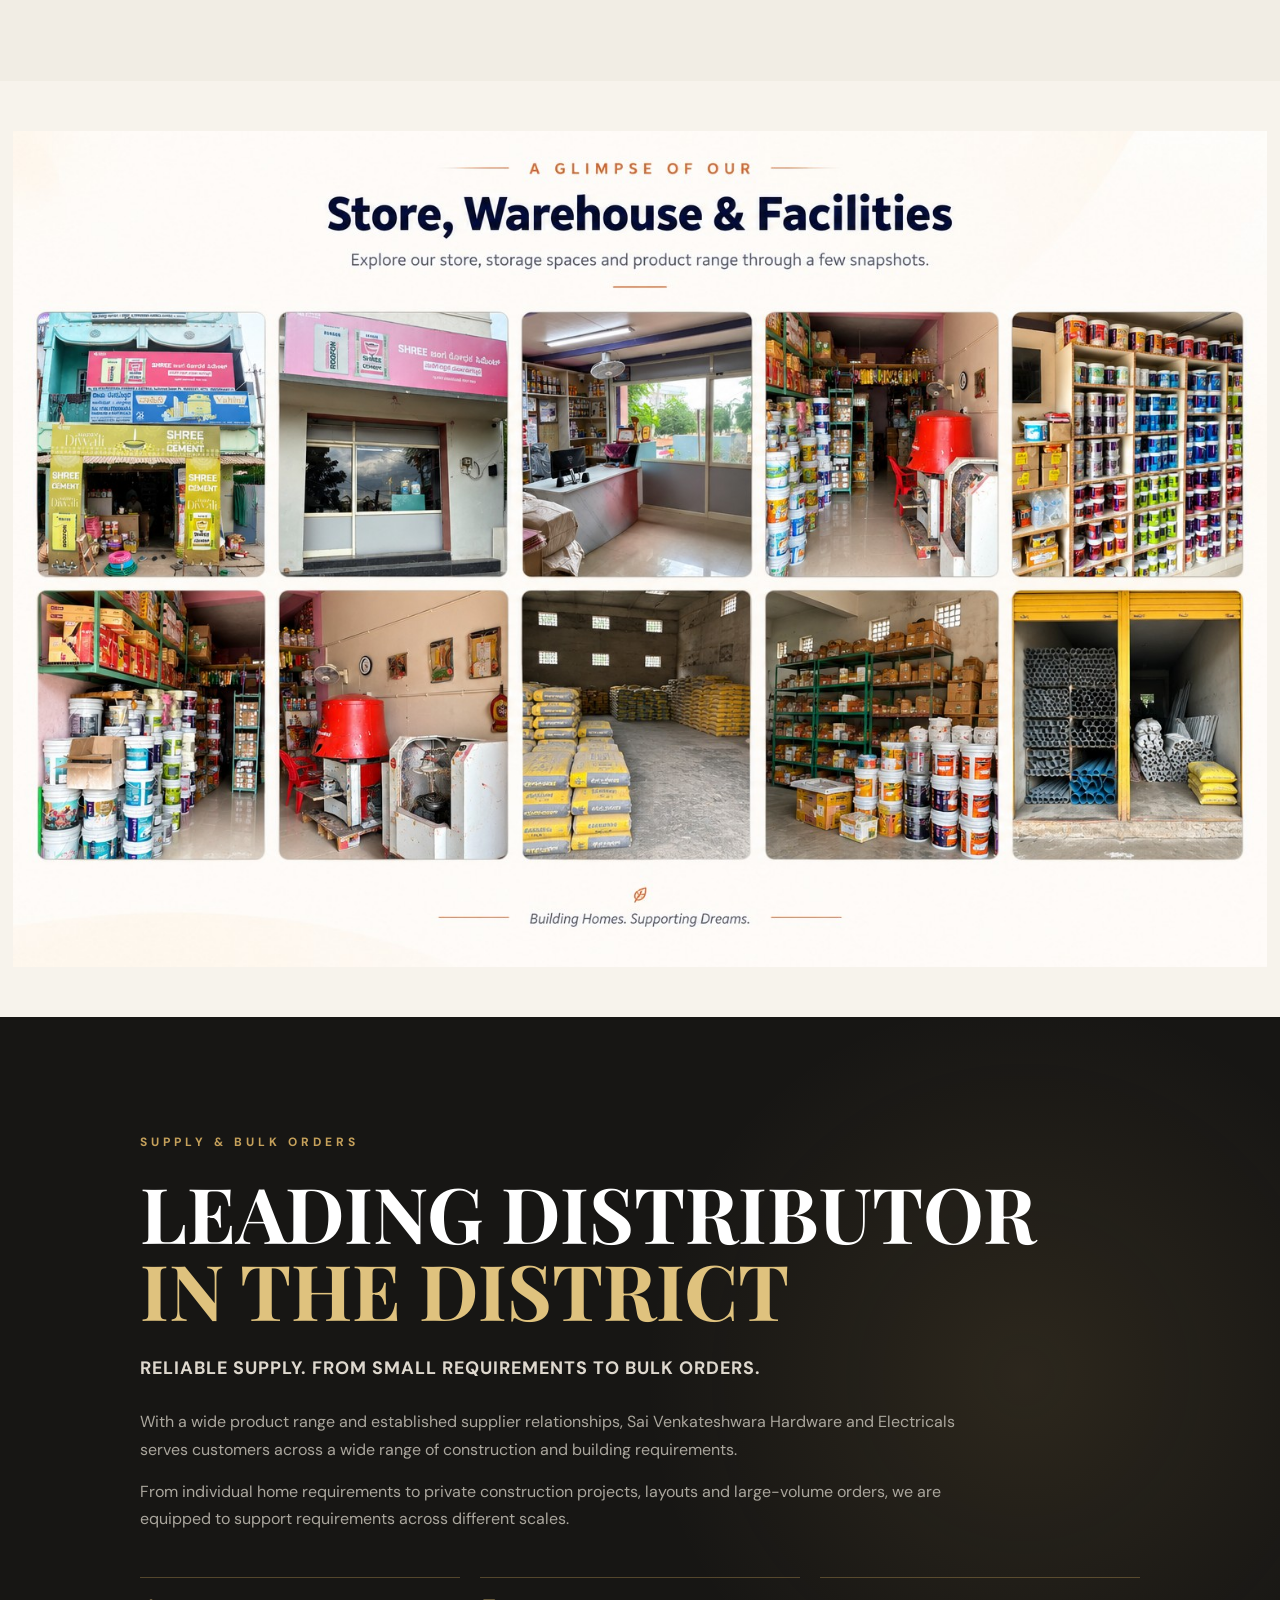
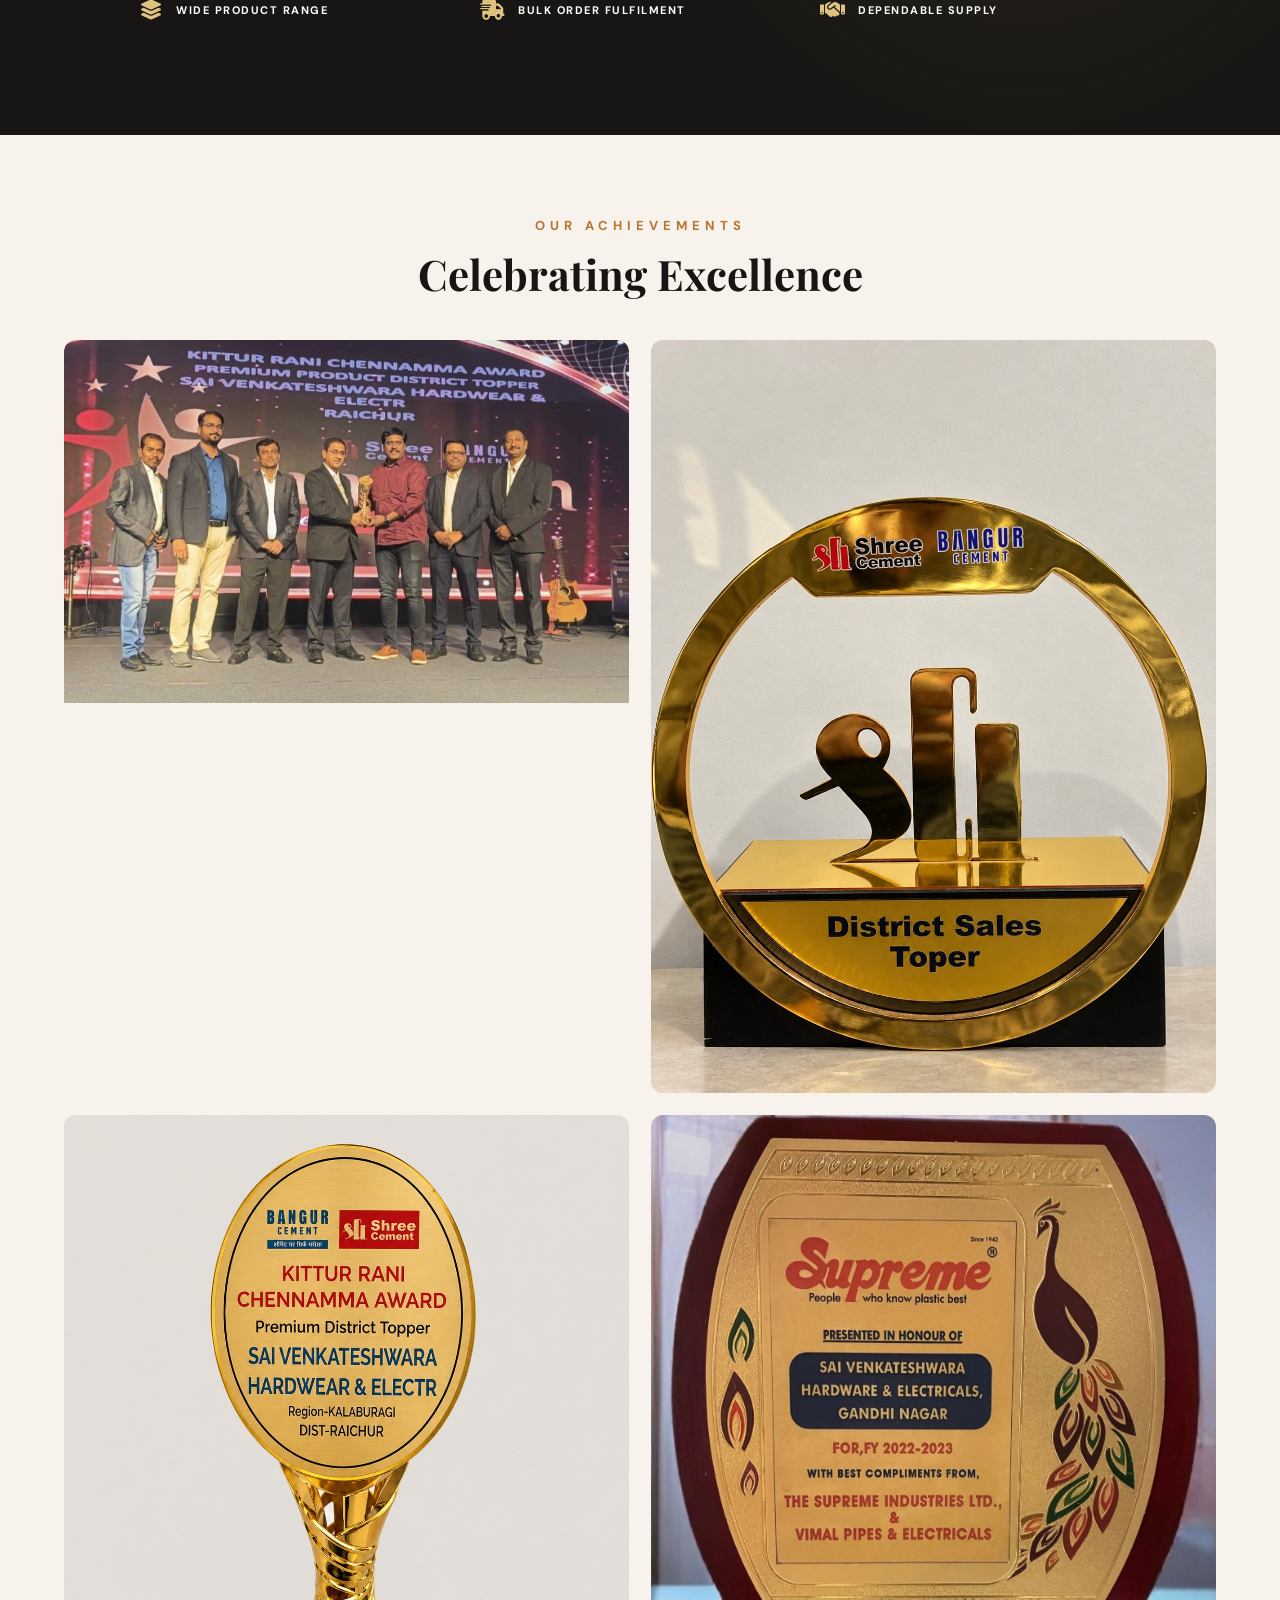
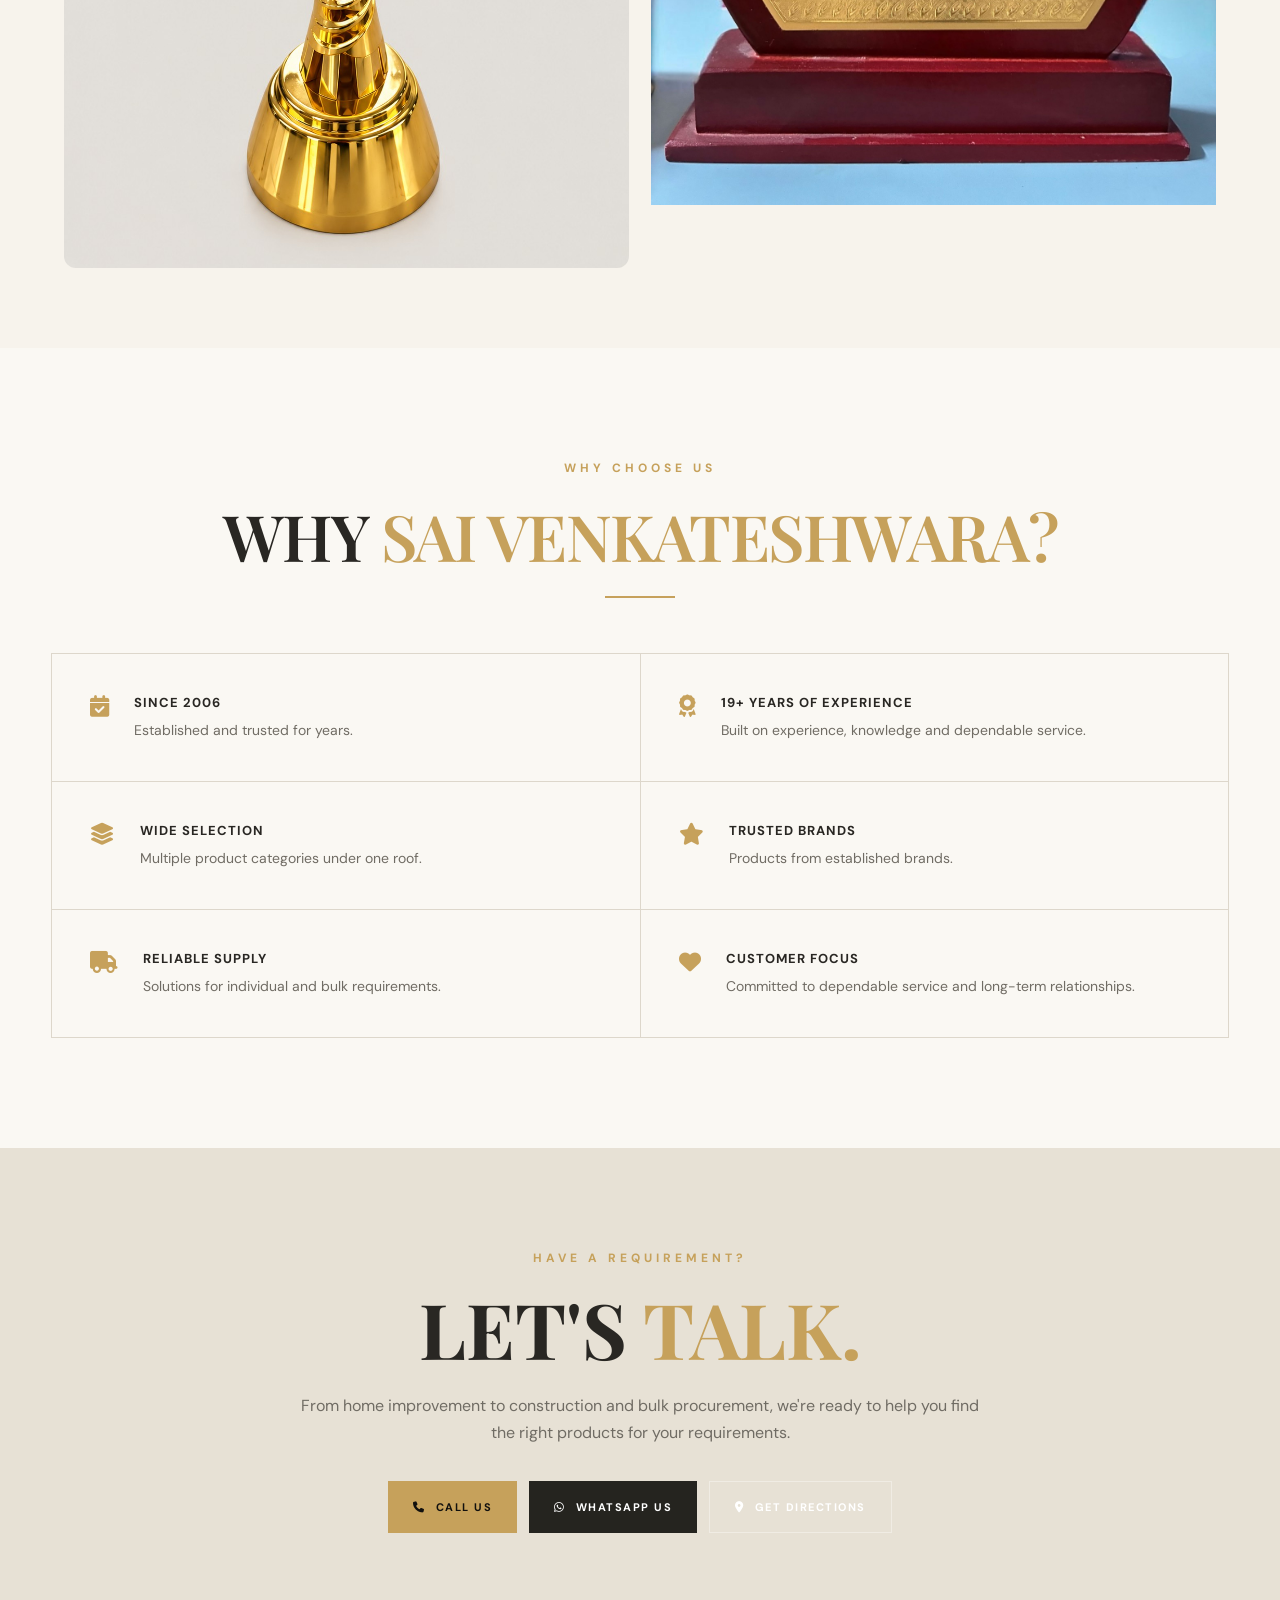
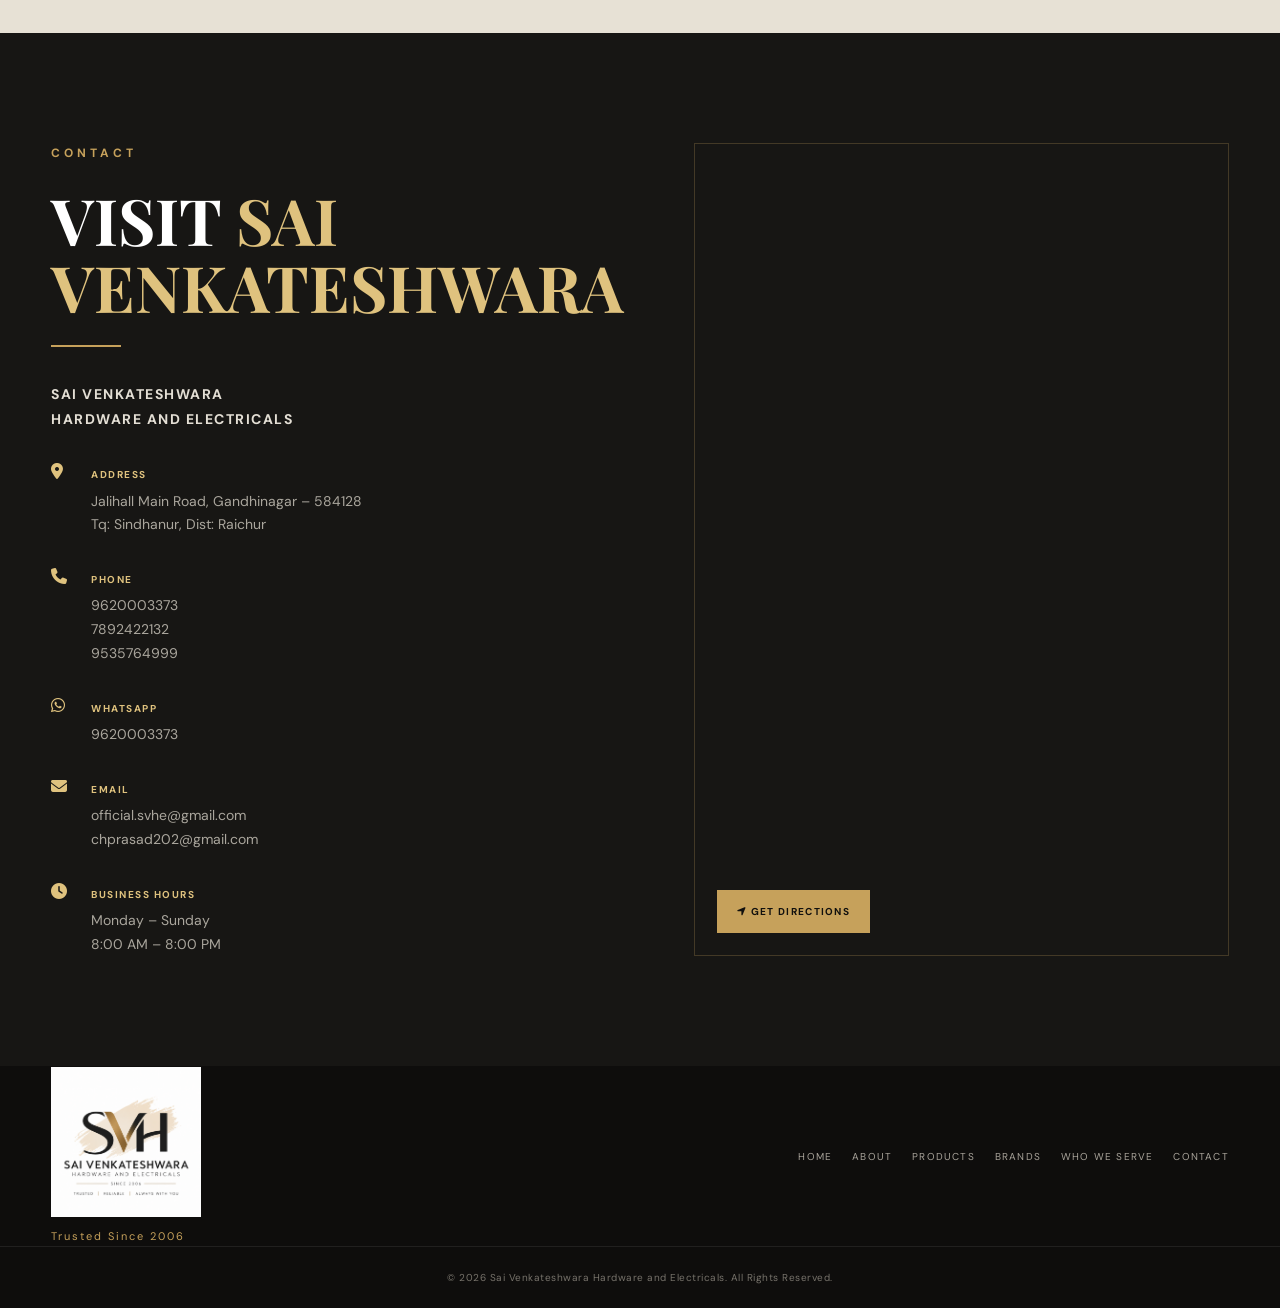
==== commit c8f37eed: "Update index.html" ====
--- a/index.html
+++ b/index.html
@@ -636,7 +636,7 @@
         </div>
 
         <div class="achievement-item">
-            <img src="Images/disttopper4.jpeg" alt="Achievement">
+            <img src="Images/disttopper4.jpg" alt="Achievement">
         </div>
 
     </div>
--- a/style.css
+++ b/style.css
@@ -1125,14 +1125,86 @@
 .photo-section {
     width: 100%;
     background: #f7f3ec;
-    padding: 70px 5%;
+    padding: 50px 1%;
     box-sizing: border-box;
 }
 
 .photo-section img {
     display: block;
     width: 100%;
-    max-width: 1500px;
+    max-width: 1800px;
     height: auto;
     margin: 0 auto;
 }
+
+/* =========================
+   ACHIEVEMENTS
+========================= */
+
+.achievement-section {
+    background: #f7f3ec;
+    padding: 80px 5%;
+}
+
+.achievement-heading {
+    text-align: center;
+    margin-bottom: 40px;
+}
+
+.achievement-heading span {
+    display: block;
+    color: #b87532;
+    font-size: 13px;
+    font-weight: 700;
+    letter-spacing: 5px;
+    margin-bottom: 12px;
+}
+
+.achievement-heading h2 {
+    margin: 0;
+    color: #171614;
+    font-family: "Playfair Display", serif;
+    font-size: 42px;
+    line-height: 1.2;
+}
+
+.achievement-grid {
+    display: grid;
+    grid-template-columns: repeat(2, 1fr);
+    gap: 22px;
+    max-width: 1200px;
+    margin: 0 auto;
+}
+
+.achievement-item {
+    overflow: hidden;
+    border-radius: 12px;
+}
+
+.achievement-item img {
+    display: block;
+    width: 100%;
+    height: auto;
+}
+
+/* Mobile */
+@media (max-width: 600px) {
+
+    .achievement-section {
+        padding: 60px 20px;
+    }
+
+    .achievement-heading h2 {
+        font-size: 30px;
+    }
+
+    .achievement-heading span {
+        font-size: 11px;
+        letter-spacing: 3px;
+    }
+
+    .achievement-grid {
+        grid-template-columns: 1fr;
+        gap: 15px;
+    }
+}
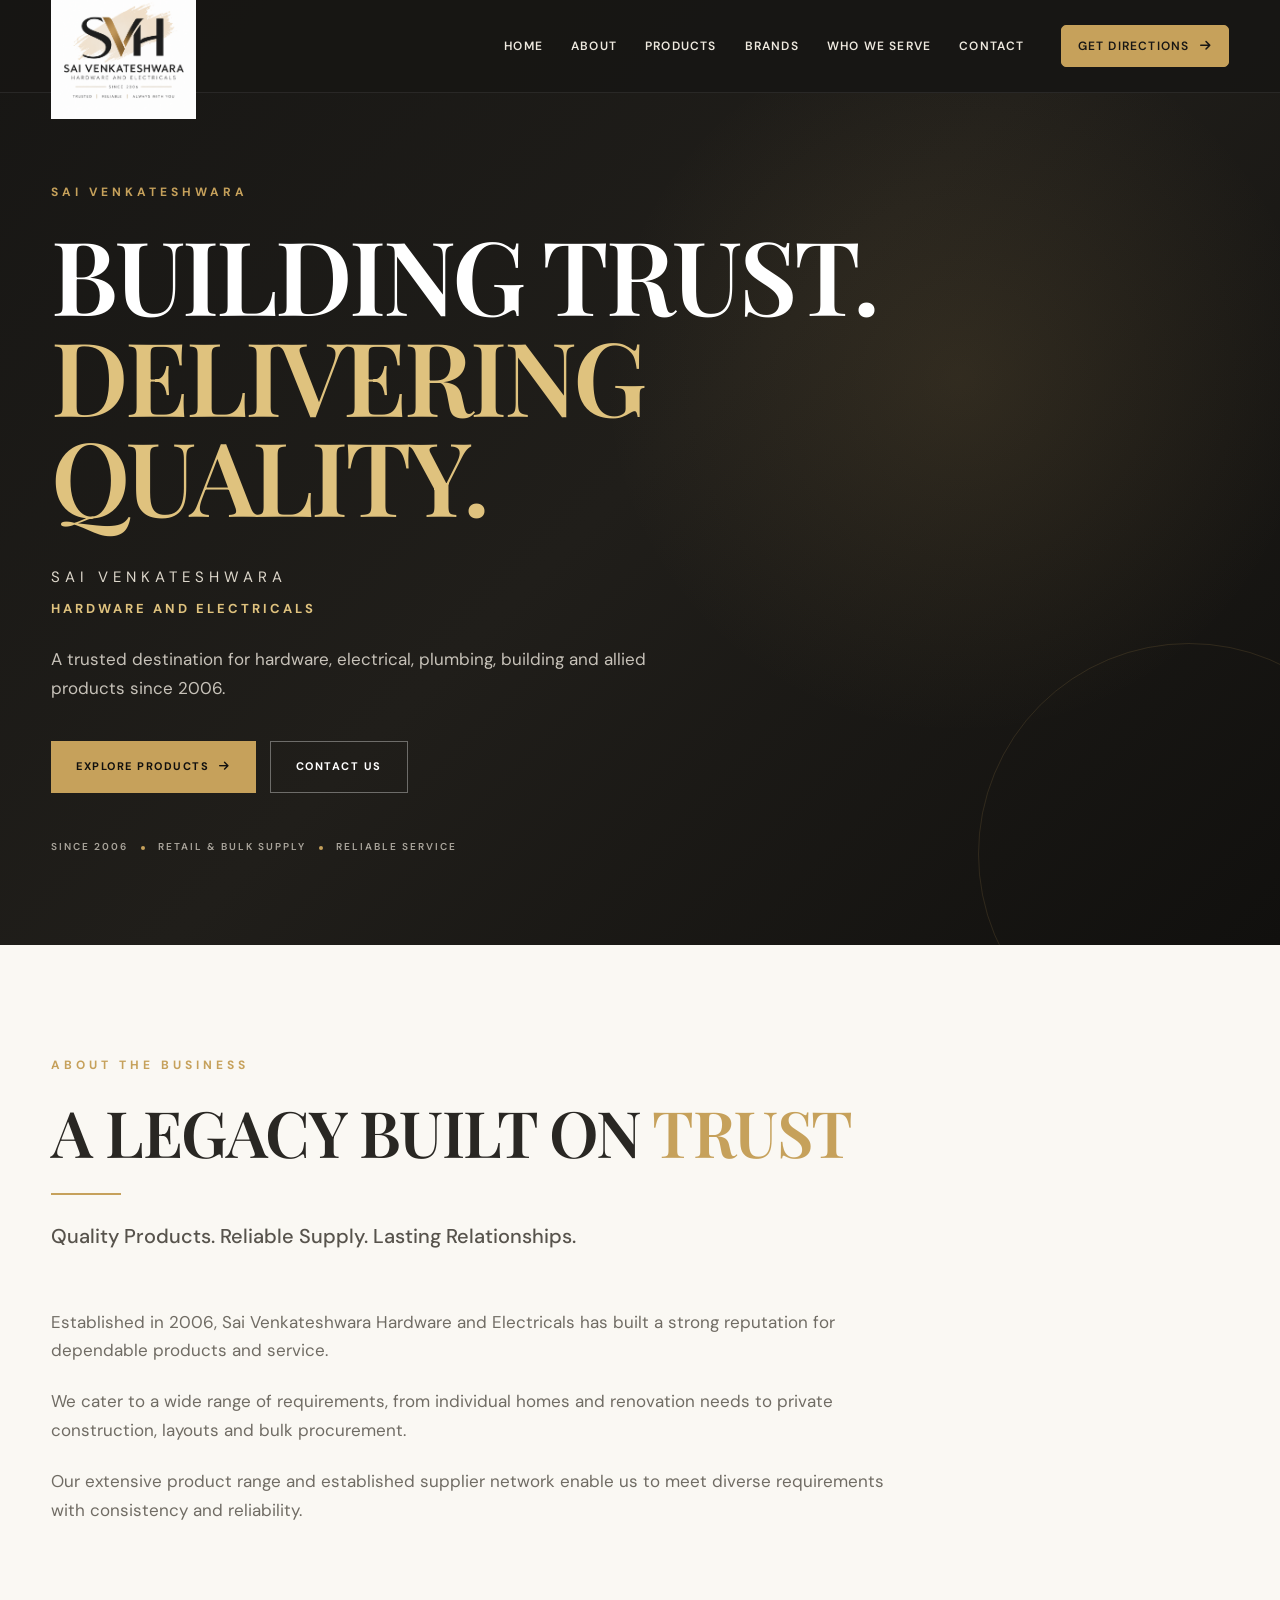
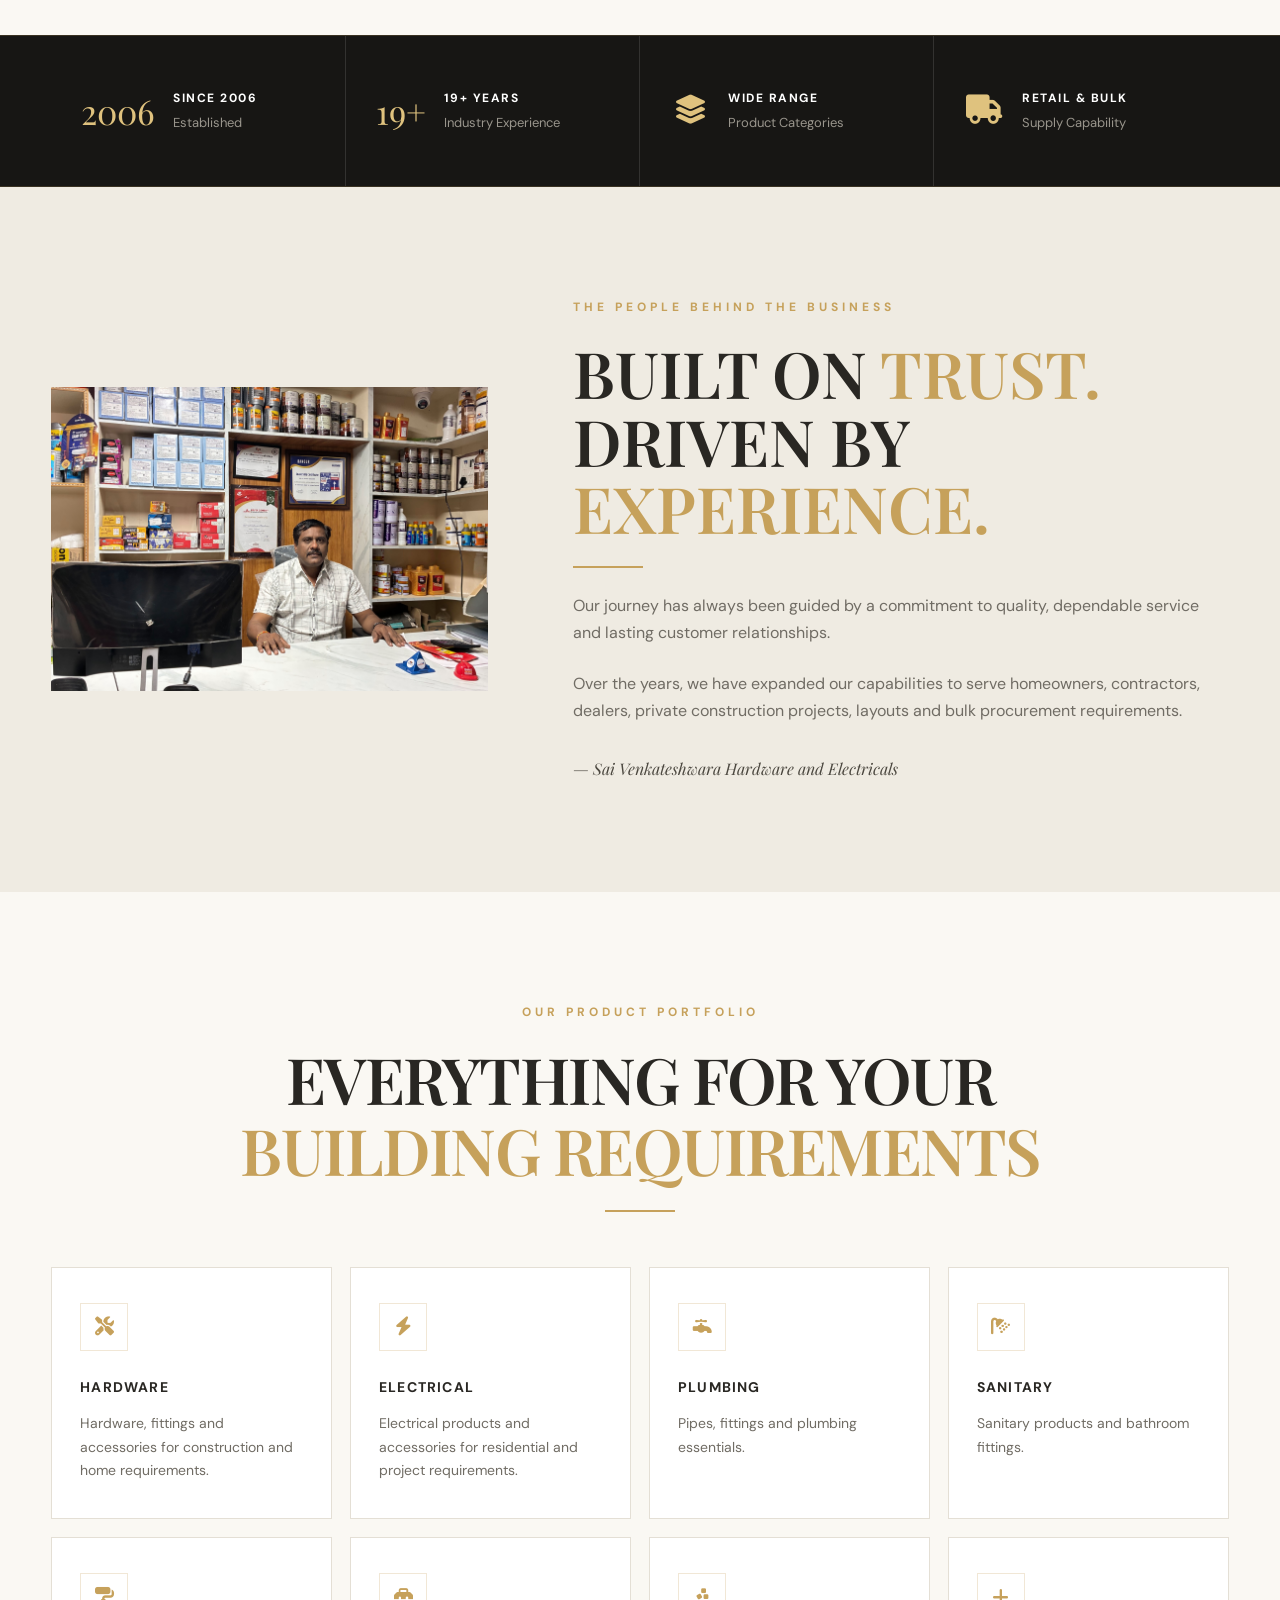
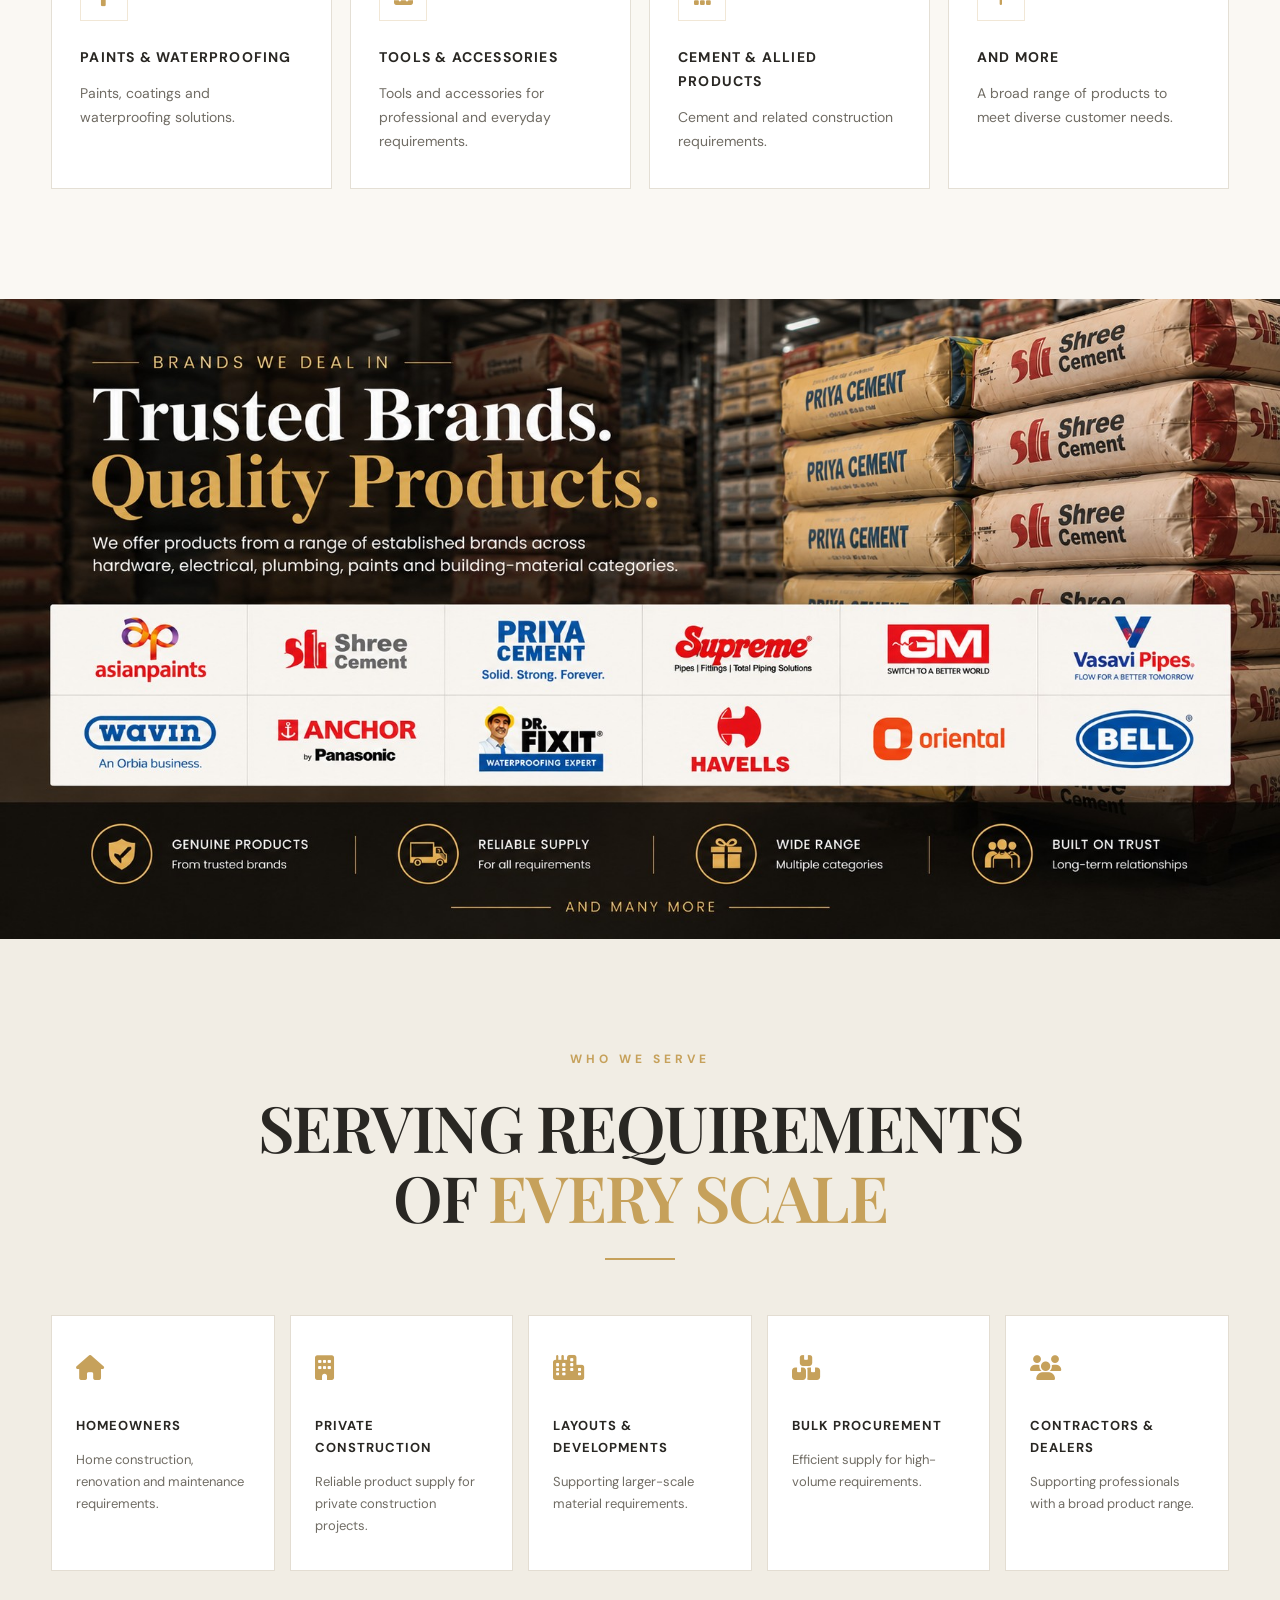
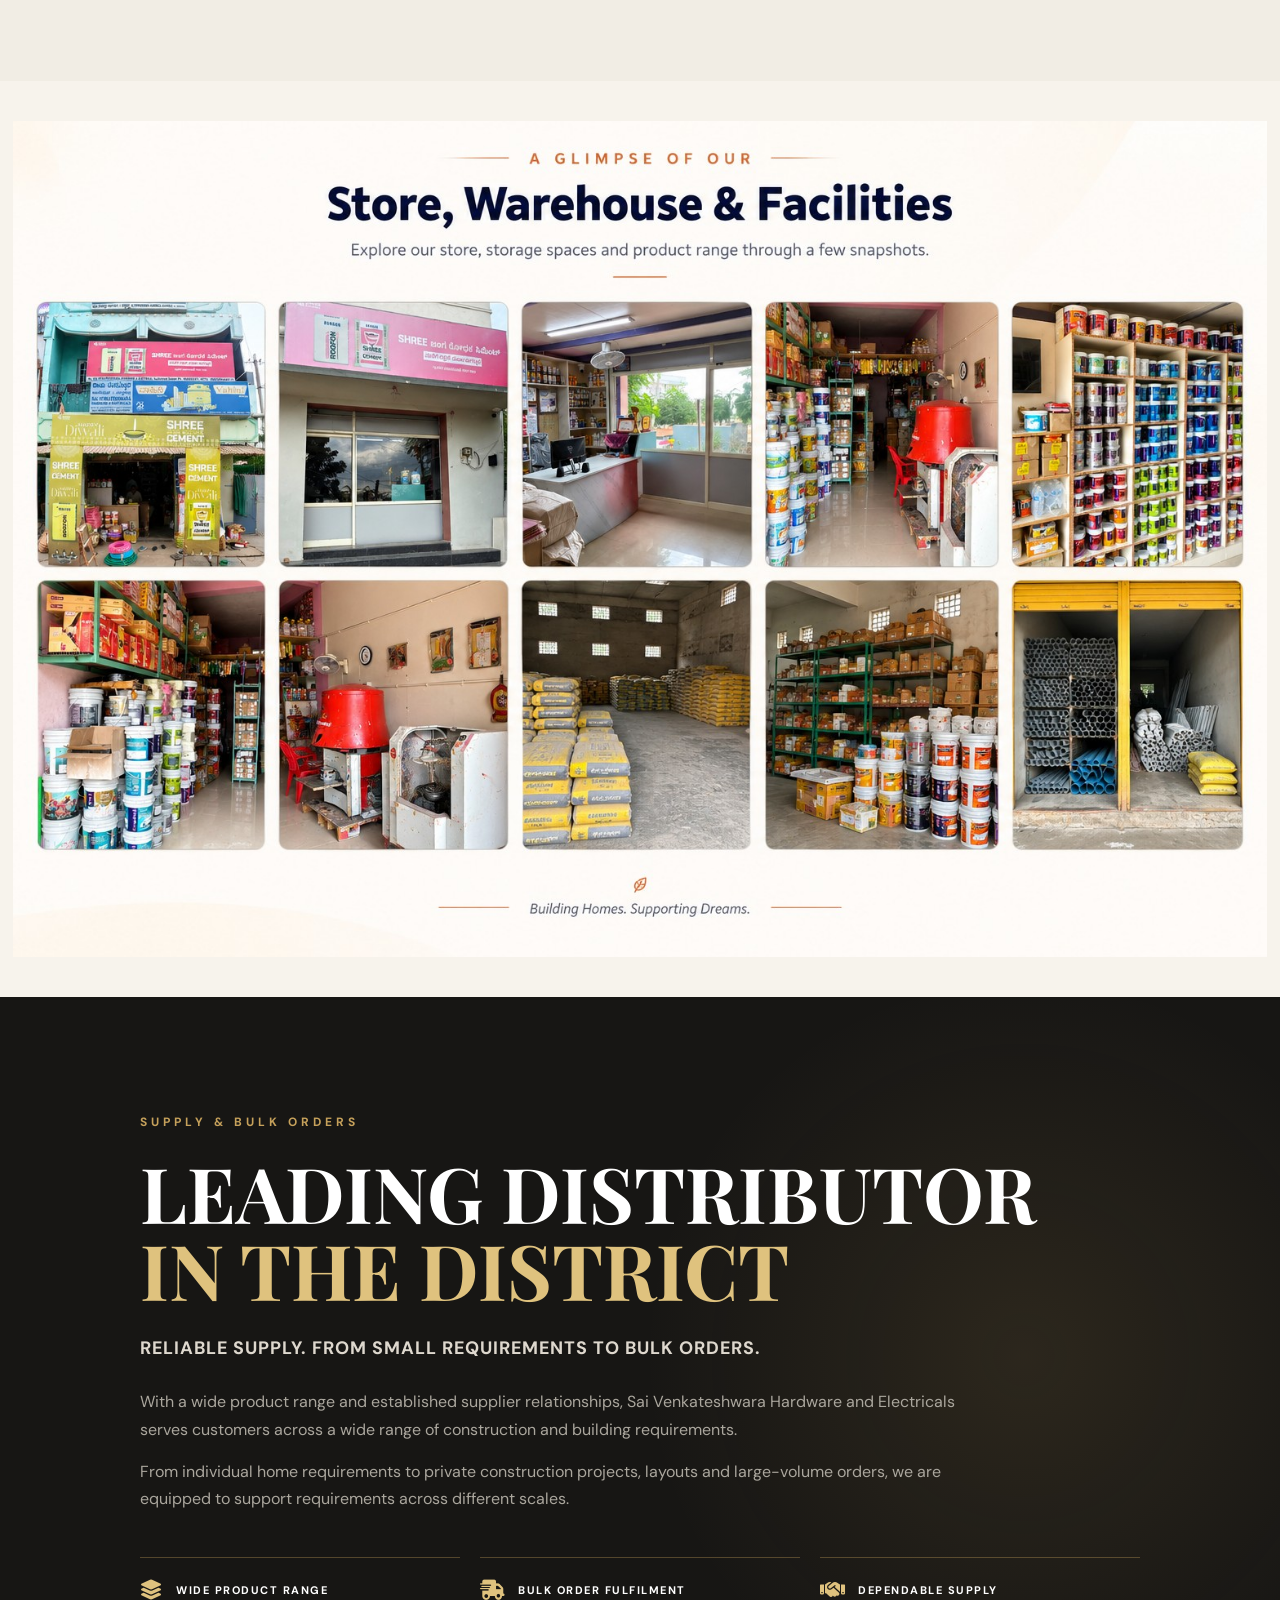
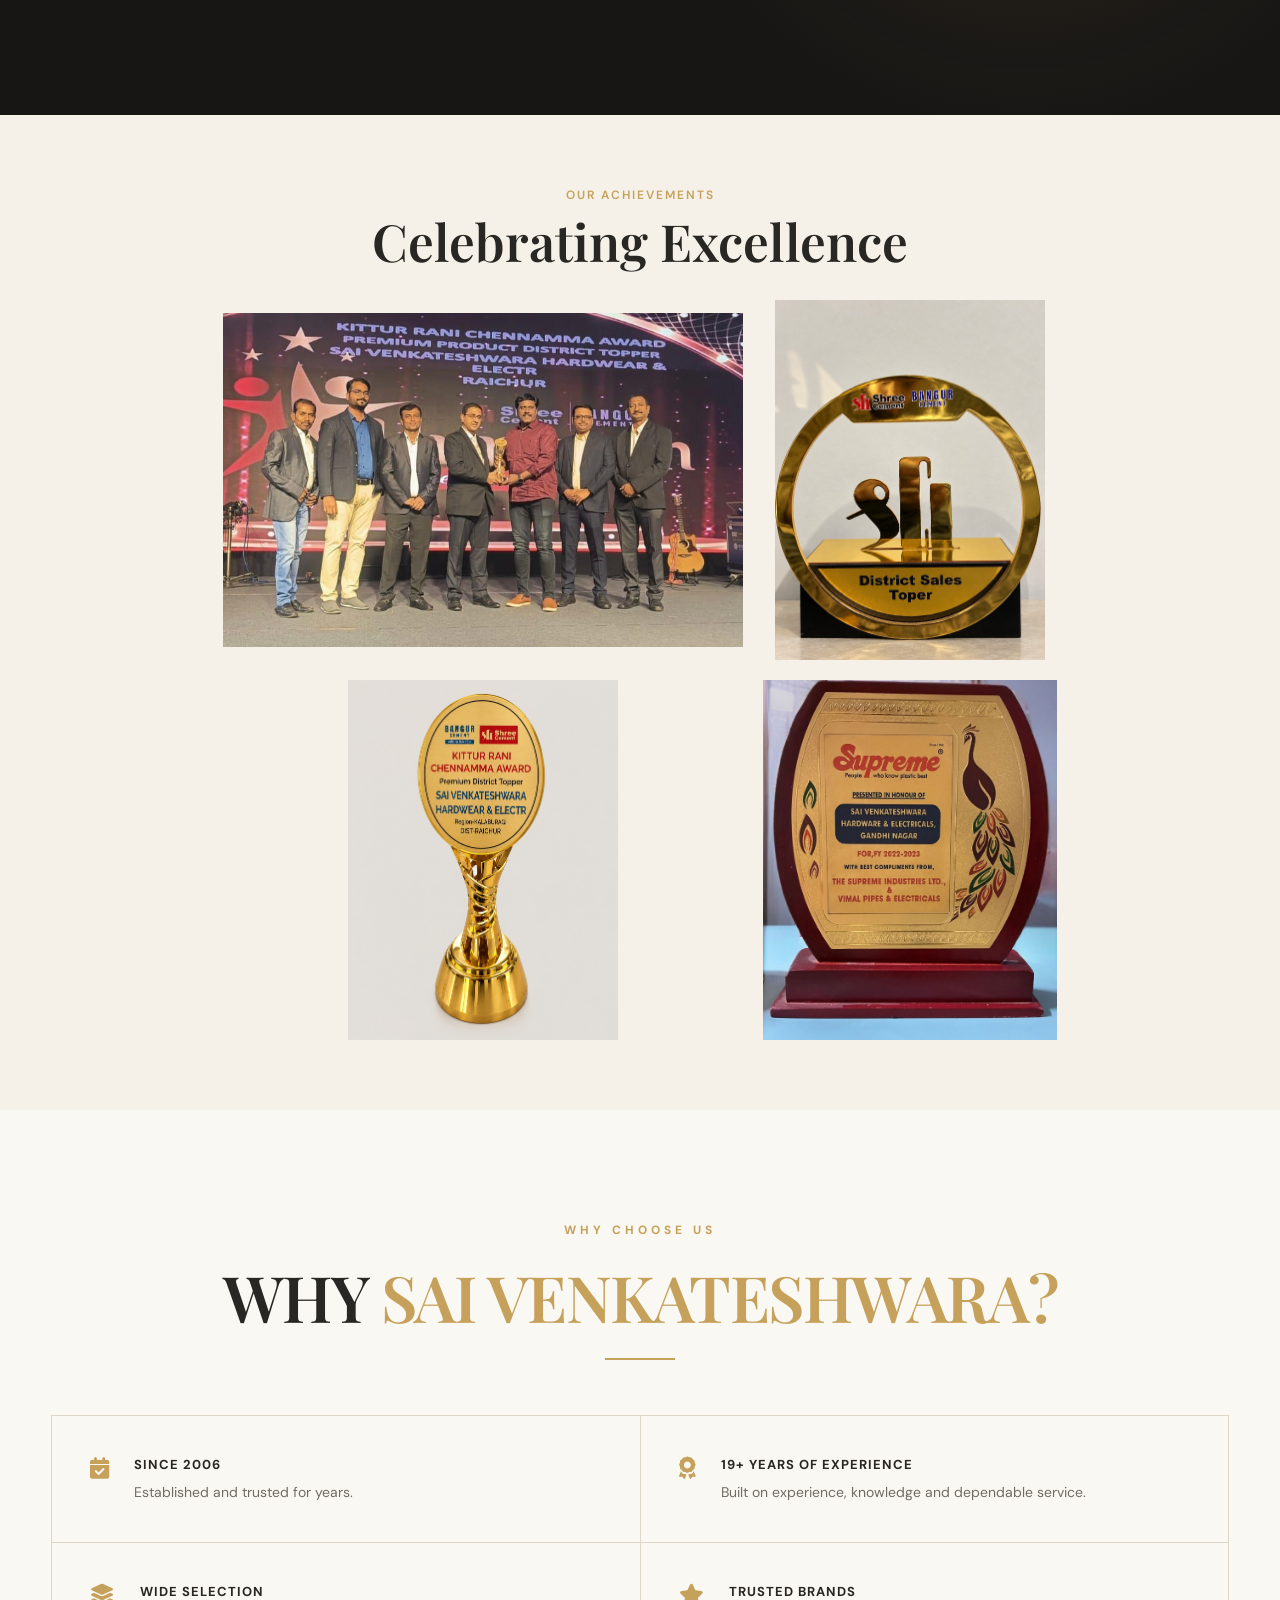
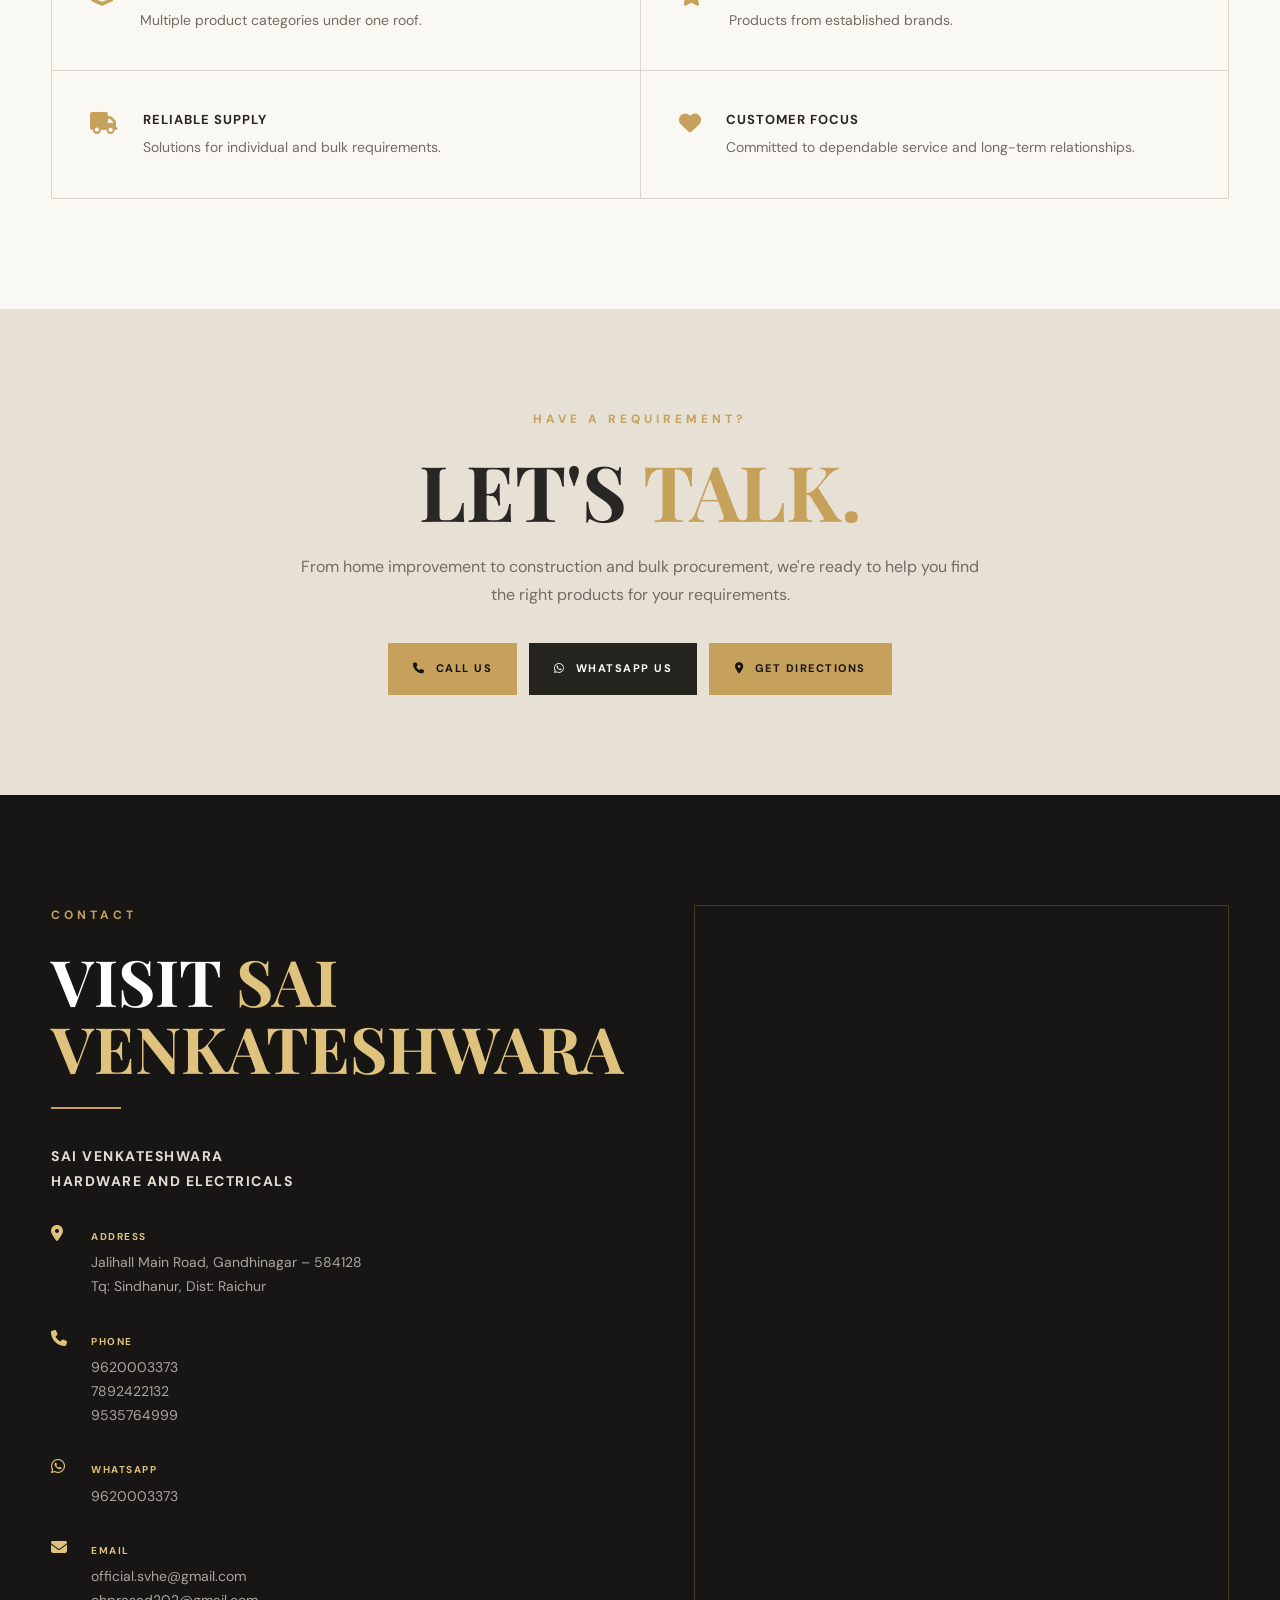
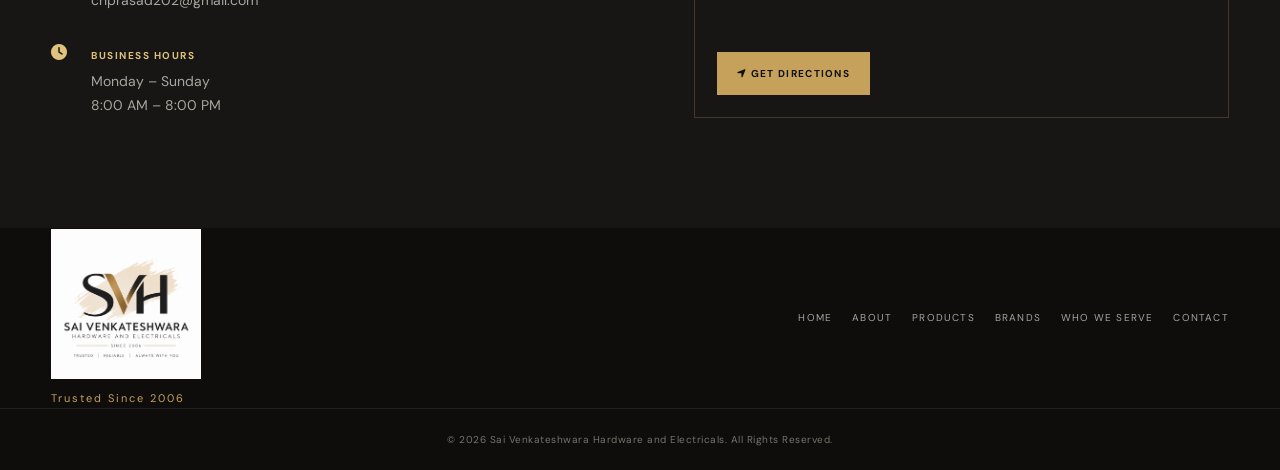
==== commit 5c4e6c88: "Update index.html" ====
--- a/index.html
+++ b/index.html
@@ -56,9 +56,6 @@
 
             </nav>
 
-            <button class="menu-toggle" id="menuToggle" aria-label="Open Menu">
-                <i class="fa-solid fa-bars"></i>
-            </button>
 
         </div>
 
--- a/style.css
+++ b/style.css
@@ -116,13 +116,25 @@
 }
 
 .nav-direction {
-    padding-left: 20px;
-    border-left: 1px solid rgba(255,255,255,0.15);
-    color: var(--gold-light) !important;
+    margin-left: 8px;
+    padding: 10px 16px;
+    border: 1px solid var(--gold);
+    border-radius: 5px;
+    background: var(--gold);
+    color: var(--charcoal) !important;
+    font-weight: 600;
+    transition: 0.3s ease;
+}
+
+.nav-direction:hover {
+    background: var(--gold-light);
+    border-color: var(--gold-light);
+    color: var(--charcoal) !important;
 }
 
 .nav-direction i {
     margin-left: 6px;
+}
 }
 
 .menu-toggle {
@@ -733,6 +745,22 @@
 .btn-whatsapp:hover {
     background: #171614;
 }
+/* GET DIRECTIONS - CTA BUTTON */
+.cta-buttons .btn:nth-child(3) {
+    background: var(--gold);
+    color: var(--charcoal);
+    border: 1px solid var(--gold);
+}
+
+.cta-buttons .btn:nth-child(3) i {
+    color: var(--charcoal);
+}
+
+.cta-buttons .btn:nth-child(3):hover {
+    background: var(--gold-light);
+    border-color: var(--gold-light);
+    color: var(--charcoal);
+}
 
 
 /* ================= CONTACT ================= */
@@ -1125,7 +1153,7 @@
 .photo-section {
     width: 100%;
     background: #f7f3ec;
-    padding: 50px 1%;
+    padding: 40px 1%;
     box-sizing: border-box;
 }
 
@@ -1141,70 +1169,114 @@
    ACHIEVEMENTS
 ========================= */
 
+/* ================= ACHIEVEMENTS ================= */
+
+/* ================= ACHIEVEMENTS ================= */
+
 .achievement-section {
-    background: #f7f3ec;
-    padding: 80px 5%;
+    width: 100%;
+    padding: 70px 0;
+    background: var(--cream);
 }
 
 .achievement-heading {
     text-align: center;
-    margin-bottom: 40px;
+    margin: 0 0 30px;
 }
 
 .achievement-heading span {
     display: block;
-    color: #b87532;
-    font-size: 13px;
-    font-weight: 700;
-    letter-spacing: 5px;
-    margin-bottom: 12px;
+    color: var(--gold);
+    font-size: 12px;
+    font-weight: 600;
+    letter-spacing: 2px;
+    margin-bottom: 8px;
 }
 
 .achievement-heading h2 {
     margin: 0;
-    color: #171614;
-    font-family: "Playfair Display", serif;
-    font-size: 42px;
-    line-height: 1.2;
+    font-family: var(--font-display);
+    font-size: clamp(36px, 4vw, 52px);
+    line-height: 1.1;
+    font-weight: 600;
 }
 
 .achievement-grid {
+    width: 100%;
+    margin: 0 auto;
+
     display: grid;
-    grid-template-columns: repeat(2, 1fr);
-    gap: 22px;
-    max-width: 1200px;
-    margin: 0 auto;
+    grid-template-columns: repeat(2, auto);
+    justify-content: center;
+    align-items: center;
+
+    column-gap: 20px;
+    row-gap: 20px;
 }
 
 .achievement-item {
-    overflow: hidden;
-    border-radius: 12px;
+    display: flex;
+    align-items: center;
+    justify-content: center;
 }
 
 .achievement-item img {
     display: block;
-    width: 100%;
-    height: auto;
-}
-
-/* Mobile */
-@media (max-width: 600px) {
+    width: auto;
+    height: 360px;
+    max-width: 520px;
+    object-fit: contain;
+}
+
+/* ================= MOBILE ================= */
+
+@media (max-width: 768px) {
 
     .achievement-section {
-        padding: 60px 20px;
-    }
-
-    .achievement-heading h2 {
-        font-size: 30px;
-    }
-
-    .achievement-heading span {
-        font-size: 11px;
-        letter-spacing: 3px;
+        padding: 50px 0;
+    }
+
+    .achievement-heading {
+        margin-bottom: 25px;
     }
 
     .achievement-grid {
         grid-template-columns: 1fr;
-        gap: 15px;
-    }
-}
+        row-gap: 20px;
+        column-gap: 0;
+        width: 100%;
+    }
+
+    .achievement-item {
+        width: 100%;
+        display: flex;
+        justify-content: center;
+    }
+
+    .achievement-item img {
+        width: auto;
+        height: 300px;
+        max-width: 90%;
+        object-fit: contain;
+    }
+}
+/* FIX - BOTTOM CTA GET DIRECTIONS */
+.cta .btn-direction {
+    background: #c6a15b !important;
+    color: #171614 !important;
+    border: 1px solid #c6a15b !important;
+}
+
+.cta .btn-direction i {
+    color: #171614 !important;
+}
+
+.cta .btn-direction:hover {
+    background: #dfc27e !important;
+    color: #171614 !important;
+    border-color: #dfc27e !important;
+}
+
+.cta .btn-direction:hover i {
+    color: #171614 !important;
+}
